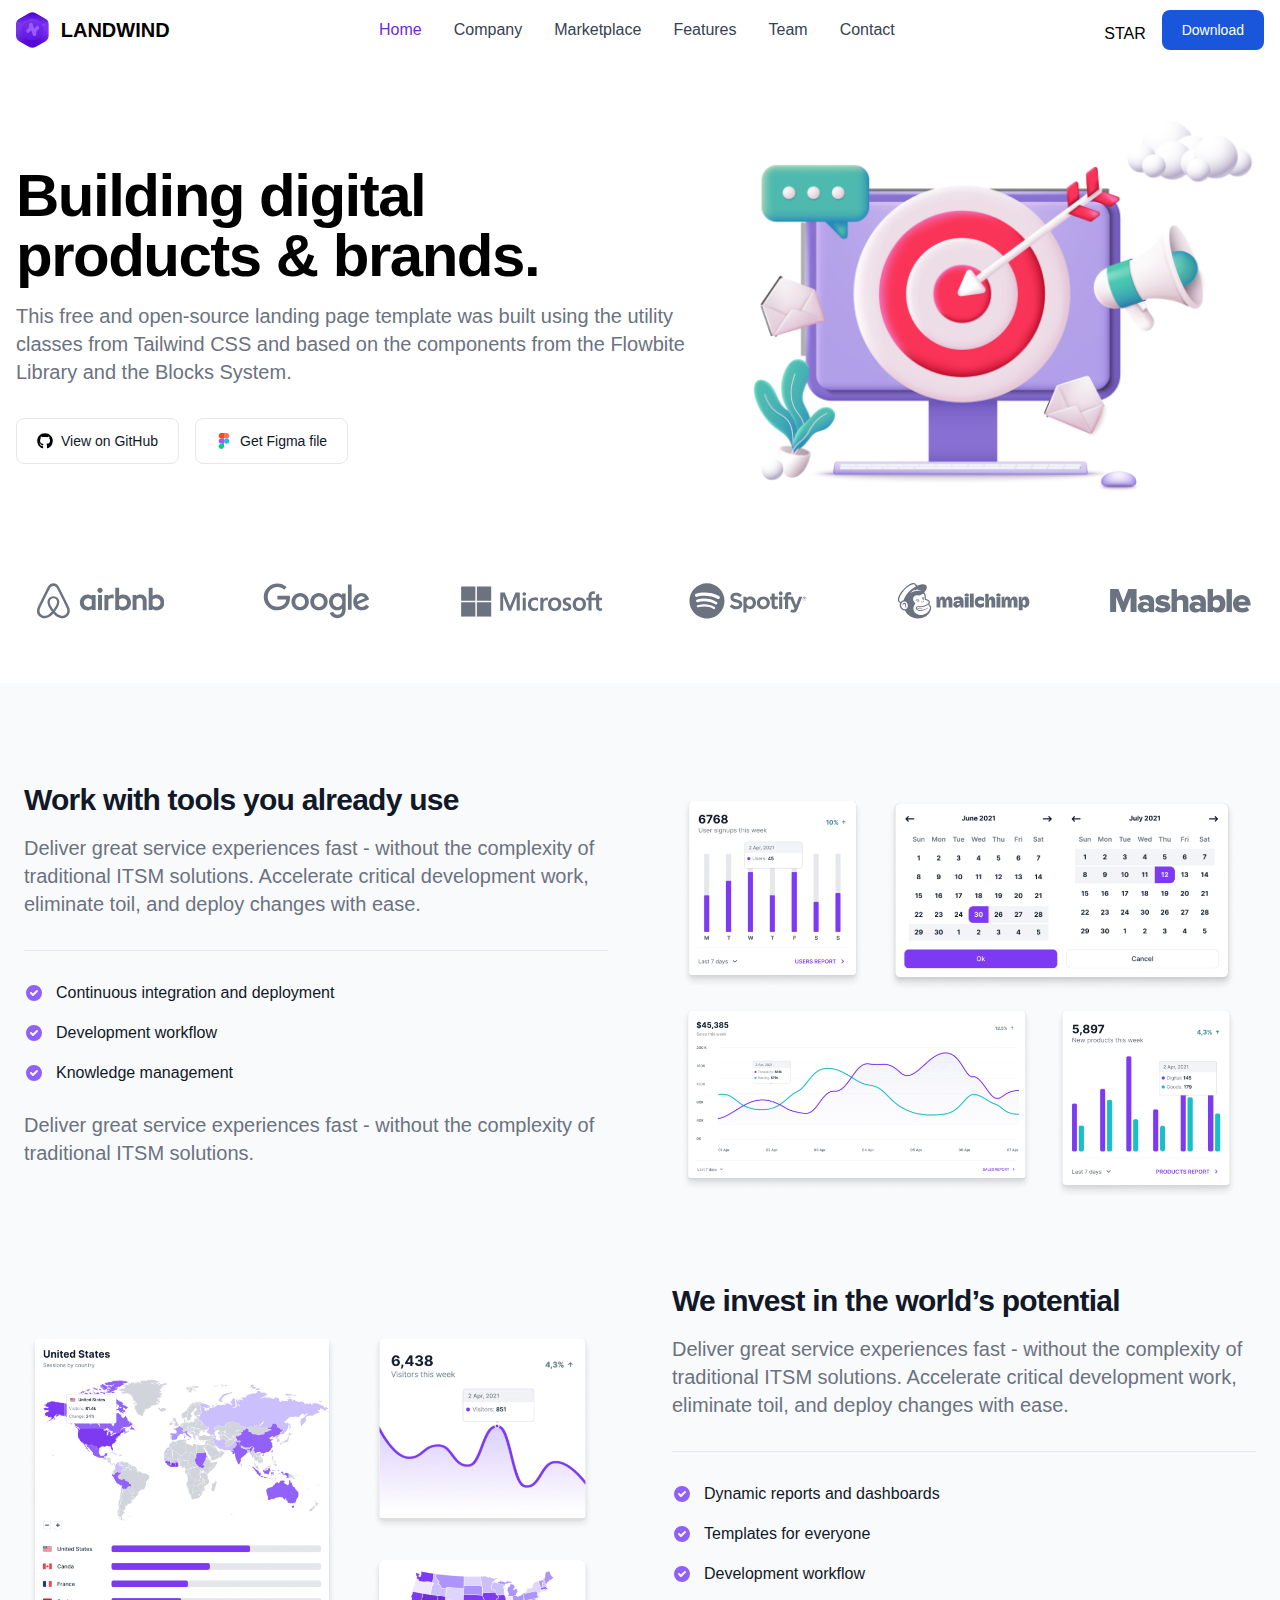
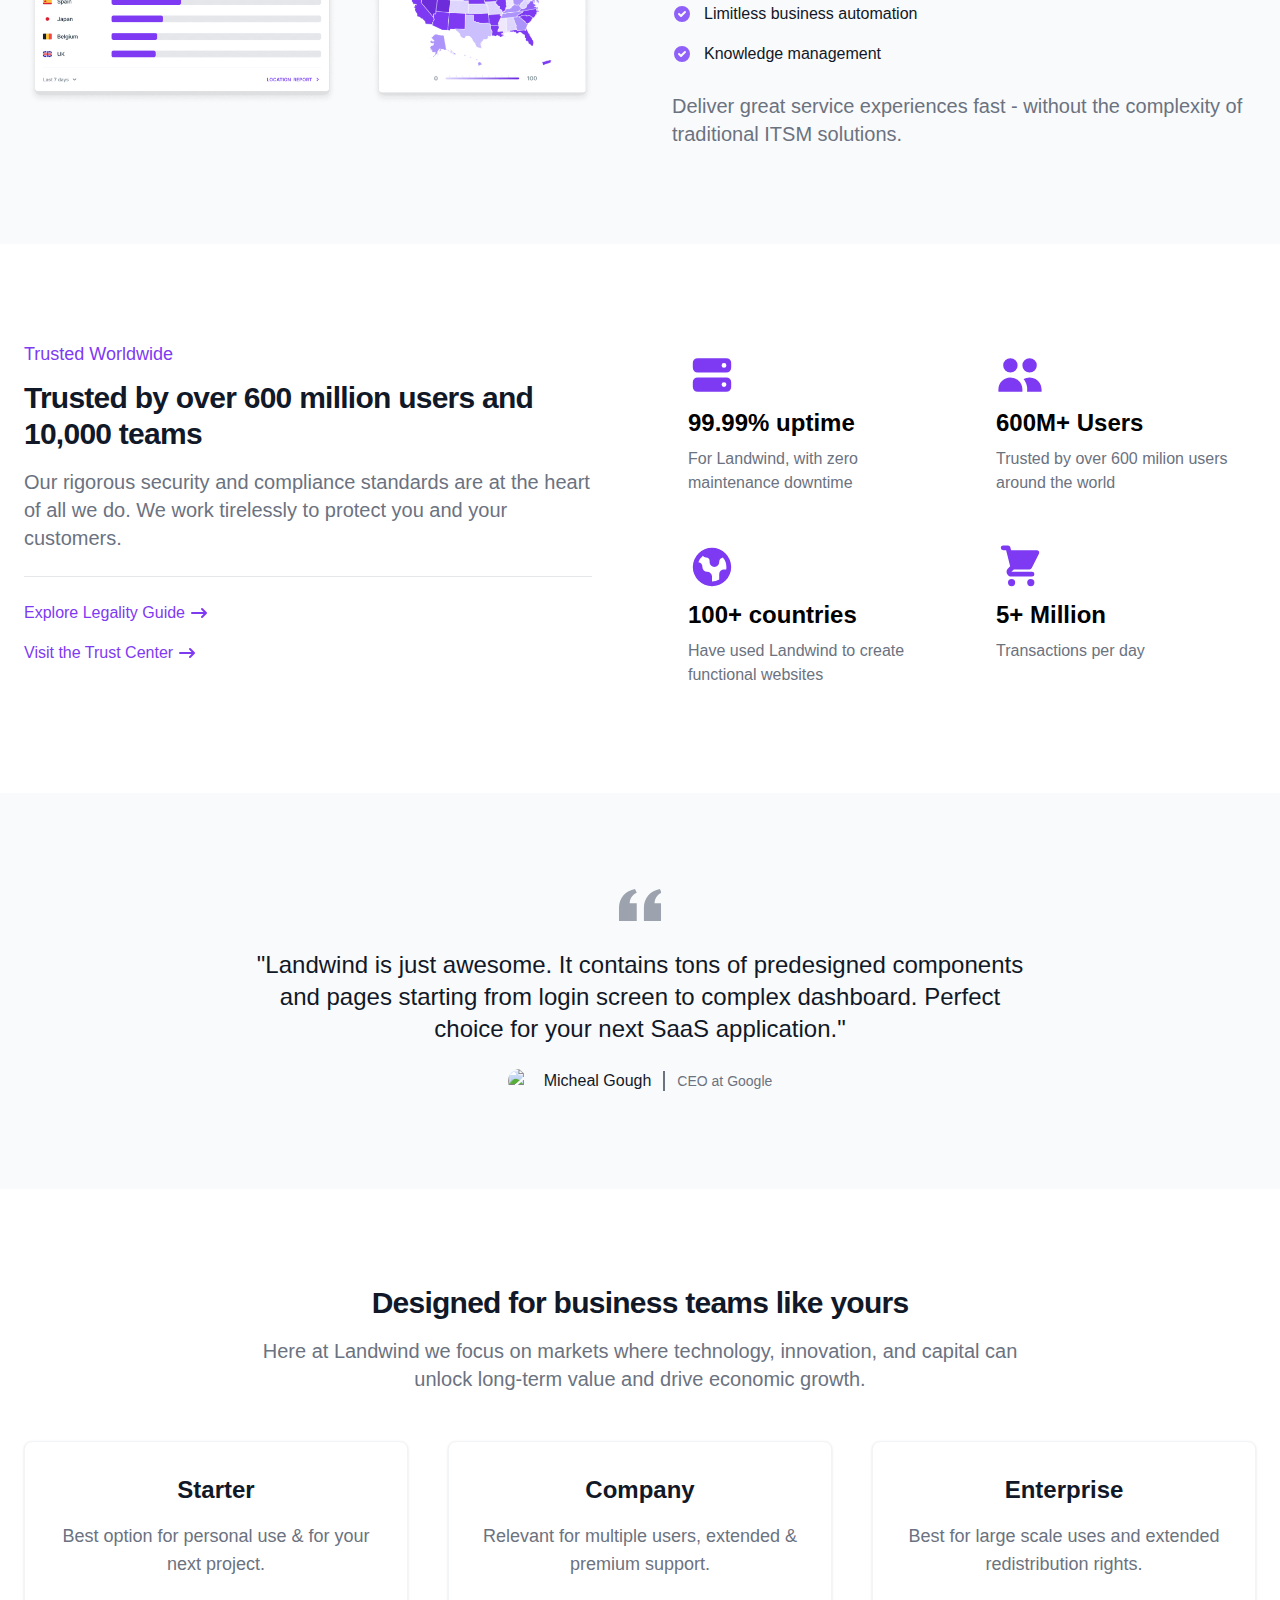
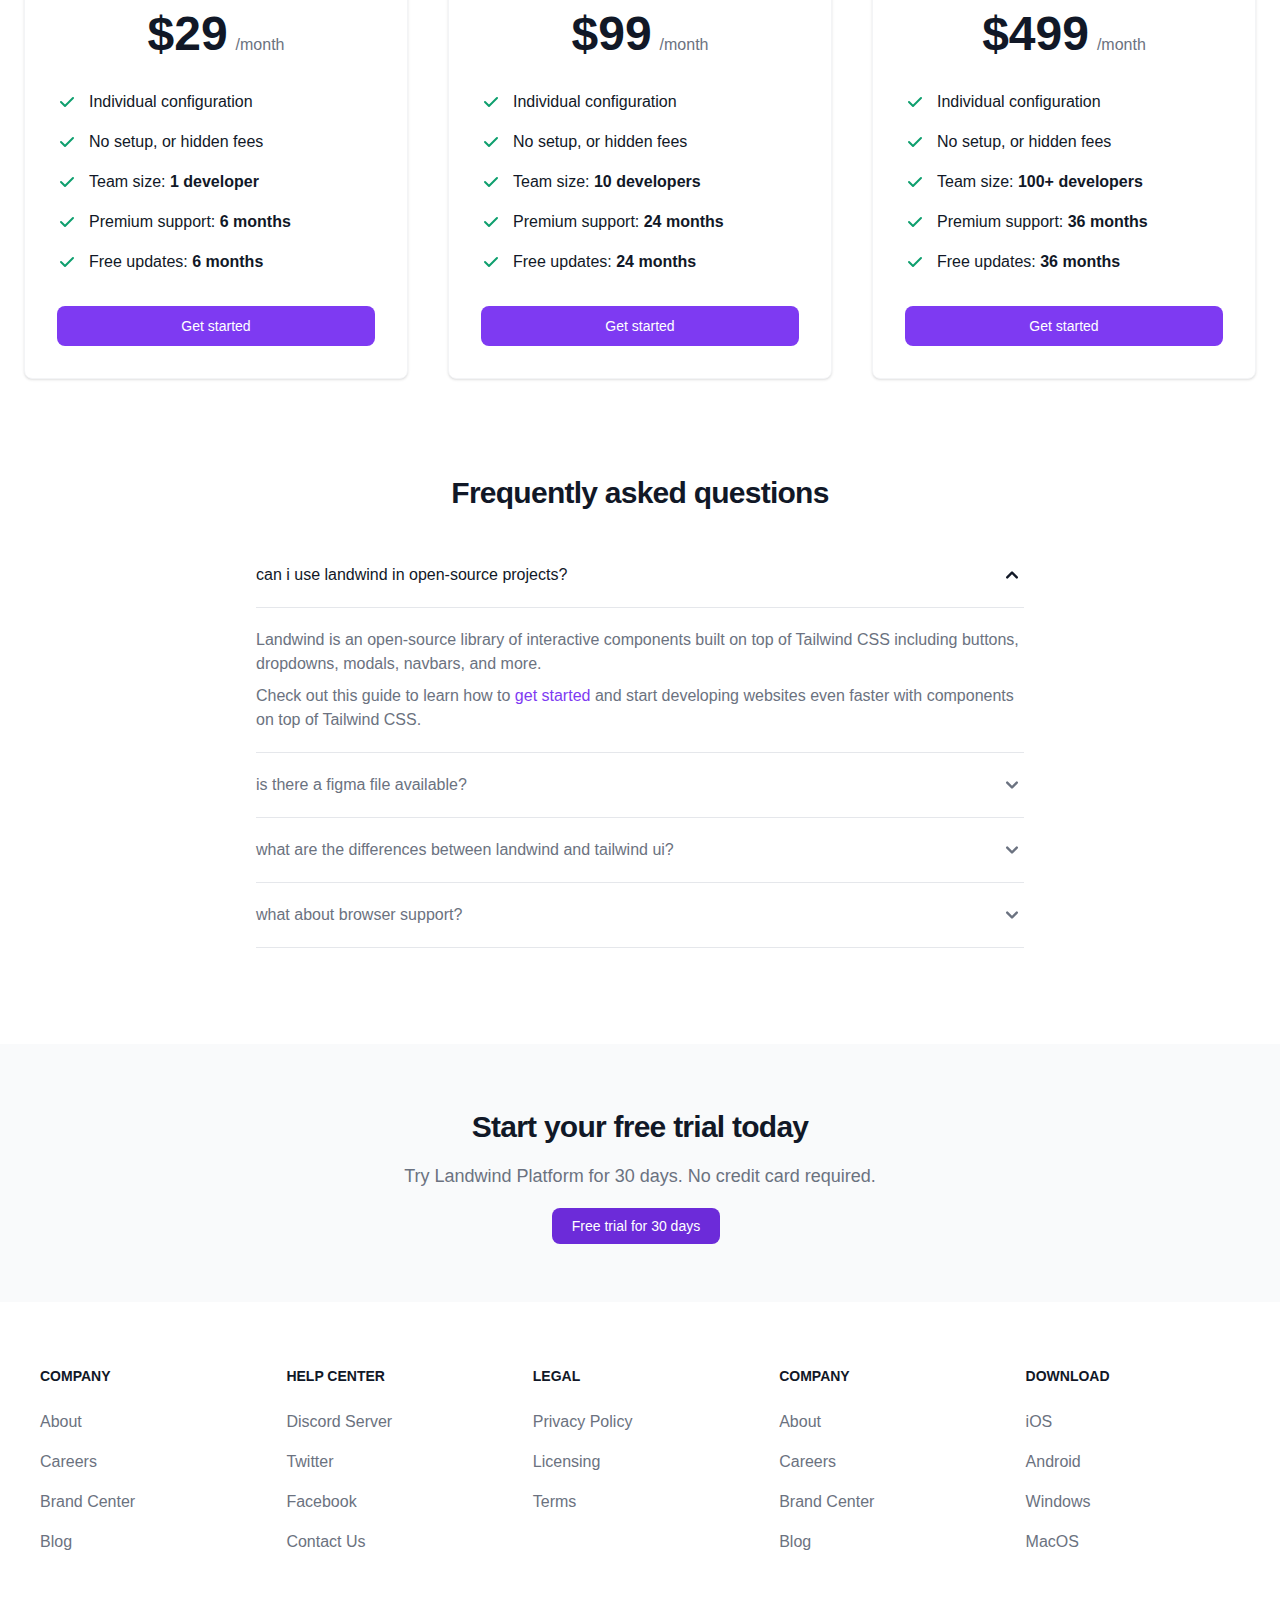
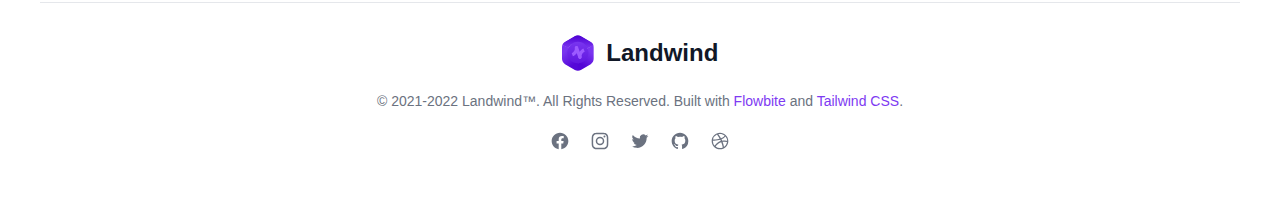
==== landwind-1.0.0/index.html @ f825861f "modified index.html file" ====
<!DOCTYPE html>
 <html lang="en">
<head>
    <link rel="canonical" href="https://https://demo.themesberg.com/landwind/" />
    <meta charset="UTF-8">
    <meta http-equiv="X-UA-Compatible" content="IE=edge">
    <meta name="viewport" content="width=device-width, initial-scale=1.0">
    <title>Landwind - Tailwind CSS Landing Page Demo</title>

    <!-- Meta SEO -->
    <meta name="title" content="Landwind - Tailwind CSS Landing Page">
    <meta name="description" content="Get started with a free and open-source landing page built with Tailwind CSS and the Flowbite component library.">
    <meta name="robots" content="index, follow">
    <meta http-equiv="Content-Type" content="text/html; charset=utf-8">
    <meta name="language" content="English">
    <meta name="author" content="Themesberg">

    <!-- Social media share -->
    <meta property="og:title" content=Landwind - Tailwind CSS Landing Page>
    <meta property="og:site_name" content=Themesberg>
    <meta property="og:url" content=https://https://demo.themesberg.com/landwind/>
    <meta property="og:description" content=Get started with a free and open-source landing page for Tailwind CSS built with the Flowbite component library featuring dark mode, hero sections, pricing cards, and more.>
    <meta property="og:type" content="">
    <meta property="og:image" content=https://themesberg.s3.us-east-2.amazonaws.com/public/github/landwind/og-image.png>
    <meta name="twitter:card" content="summary" />
    <meta name="twitter:site" content="@themesberg" />
    <meta name="twitter:creator" content="@themesberg" />

    <!-- Favicon -->
    <link rel="apple-touch-icon" sizes="180x180" href="/apple-touch-icon.png">
    <link rel="icon" type="image/png" sizes="32x32" href="/favicon-32x32.png">
    <link rel="icon" type="image/png" sizes="16x16" href="/favicon-16x16.png">
    <link rel="manifest" href="/site.webmanifest">
    <meta name="msapplication-TileColor" content="#da532c">
    <meta name="theme-color" content="#ffffff">
    <link href="./output.css" rel="stylesheet">
    <script async defer src="https://buttons.github.io/buttons.js"></script>
</head>
<body>
    <header class="fixed w-full">
        <nav class="bg-white border-gray-200 py-2.5 dark:bg-gray-900">
            <div class="flex flex-wrap items-center justify-between max-w-screen-xl px-4 mx-auto">
                <a href="#" class="flex items-center">
                    <img src="./images/logo.svg" class="h-6 mr-3 sm:h-9" alt="Landwind Logo" />
                    <span class="self-center text-xl font-semibold whitespace-nowrap dark:text-white">LANDWIND</span>
                </a>
                <div class="flex items-center lg:order-2">
                    <div class="hidden mt-2 mr-4 sm:inline-block">
                        <a class="github-button" href="https://github.com/themesberg/landwind" data-size="large" data-icon="octicon-star" data-show-count="true" aria-label="Star themesberg/landwind on GitHub">STAR</a>
                    </div>
                    <!-- <a href="#" class="text-gray-800 dark:text-white hover:bg-gray-50 focus:ring-4 focus:ring-gray-300 font-medium rounded-lg text-sm px-4 lg:px-5 py-2 lg:py-2.5 sm:mr-2 dark:hover:bg-gray-700 focus:outline-none dark:focus:ring-gray-800">Log in</a> -->
                    <a href="https://themesberg.com/product/tailwind-css/landing-page" class="text-white bg-blue-700 hover:bg-blue-800 focus:ring-4 focus:ring-blue-300 font-medium rounded-lg text-sm px-4 lg:px-5 py-2 lg:py-2.5 sm:mr-2 lg:mr-0 dark:bg-blue-600 dark:hover:bg-blue-700 focus:outline-none dark:focus:ring-blue-800">Download</a>
                    <button data-collapse-toggle="mobile-menu-2" type="button" class="inline-flex items-center p-2 ml-1 text-sm text-gray-500 rounded-lg lg:hidden hover:bg-gray-100 focus:outline-none focus:ring-2 focus:ring-gray-200 dark:text-gray-400 dark:hover:bg-gray-700 dark:focus:ring-gray-600" aria-controls="mobile-menu-2" aria-expanded="false">
                        <span class="sr-only">Open main menu</span>
                        <svg class="w-6 h-6" fill="currentColor" viewBox="0 0 20 20" xmlns="http://www.w3.org/2000/svg"><path fill-rule="evenodd" d="M3 5a1 1 0 011-1h12a1 1 0 110 2H4a1 1 0 01-1-1zM3 10a1 1 0 011-1h12a1 1 0 110 2H4a1 1 0 01-1-1zM3 15a1 1 0 011-1h12a1 1 0 110 2H4a1 1 0 01-1-1z" clip-rule="evenodd"></path></svg>
                        <svg class="hidden w-6 h-6" fill="currentColor" viewBox="0 0 20 20" xmlns="http://www.w3.org/2000/svg"><path fill-rule="evenodd" d="M4.293 4.293a1 1 0 011.414 0L10 8.586l4.293-4.293a1 1 0 111.414 1.414L11.414 10l4.293 4.293a1 1 0 01-1.414 1.414L10 11.414l-4.293 4.293a1 1 0 01-1.414-1.414L8.586 10 4.293 5.707a1 1 0 010-1.414z" clip-rule="evenodd"></path></svg>
                    </button>
                </div>
                <div class="items-center justify-between hidden w-full lg:flex lg:w-auto lg:order-1" id="mobile-menu-2">
                    <ul class="flex flex-col mt-4 font-medium lg:flex-row lg:space-x-8 lg:mt-0">
                        <li>
                            <a href="#" class="block py-2 pl-3 pr-4 text-white bg-purple-700 rounded lg:bg-transparent lg:text-purple-700 lg:p-0 dark:text-white" aria-current="page">Home</a>
                        </li>
                        <li>
                            <a href="#" class="block py-2 pl-3 pr-4 text-gray-700 border-b border-gray-100 hover:bg-gray-50 lg:hover:bg-transparent lg:border-0 lg:hover:text-purple-700 lg:p-0 dark:text-gray-400 lg:dark:hover:text-white dark:hover:bg-gray-700 dark:hover:text-white lg:dark:hover:bg-transparent dark:border-gray-700">Company</a>
                        </li>
                        <li>
                            <a href="#" class="block py-2 pl-3 pr-4 text-gray-700 border-b border-gray-100 hover:bg-gray-50 lg:hover:bg-transparent lg:border-0 lg:hover:text-purple-700 lg:p-0 dark:text-gray-400 lg:dark:hover:text-white dark:hover:bg-gray-700 dark:hover:text-white lg:dark:hover:bg-transparent dark:border-gray-700">Marketplace</a>
                        </li>
                        <li>
                            <a href="#" class="block py-2 pl-3 pr-4 text-gray-700 border-b border-gray-100 hover:bg-gray-50 lg:hover:bg-transparent lg:border-0 lg:hover:text-purple-700 lg:p-0 dark:text-gray-400 lg:dark:hover:text-white dark:hover:bg-gray-700 dark:hover:text-white lg:dark:hover:bg-transparent dark:border-gray-700">Features</a>
                        </li>
                        <li>
                            <a href="#" class="block py-2 pl-3 pr-4 text-gray-700 border-b border-gray-100 hover:bg-gray-50 lg:hover:bg-transparent lg:border-0 lg:hover:text-purple-700 lg:p-0 dark:text-gray-400 lg:dark:hover:text-white dark:hover:bg-gray-700 dark:hover:text-white lg:dark:hover:bg-transparent dark:border-gray-700">Team</a>
                        </li>
                        <li>
                            <a href="#" class="block py-2 pl-3 pr-4 text-gray-700 border-b border-gray-100 hover:bg-gray-50 lg:hover:bg-transparent lg:border-0 lg:hover:text-purple-700 lg:p-0 dark:text-gray-400 lg:dark:hover:text-white dark:hover:bg-gray-700 dark:hover:text-white lg:dark:hover:bg-transparent dark:border-gray-700">Contact</a>
                        </li>
                    </ul>
                </div>
            </div>
        </nav>
    </header>

    <!-- Start block -->
    <section class="bg-white dark:bg-gray-900">
        <div class="grid max-w-screen-xl px-4 pt-20 pb-8 mx-auto lg:gap-8 xl:gap-0 lg:py-16 lg:grid-cols-12 lg:pt-28">
            <div class="mr-auto place-self-center lg:col-span-7">
                <h1 class="max-w-2xl mb-4 text-4xl font-extrabold leading-none tracking-tight md:text-5xl xl:text-6xl dark:text-white">Building digital <br>products & brands.</h1>
                <p class="max-w-2xl mb-6 font-light text-gray-500 lg:mb-8 md:text-lg lg:text-xl dark:text-gray-400">This free and open-source landing page template was built using the utility classes from <a href="https://tailwindcss.com" class="hover:underline">Tailwind CSS</a> and based on the components from the <a href="https://flowbite.com/docs/getting-started/introduction/" class="hover:underline">Flowbite Library</a> and the <a href="https://flowbite.com/blocks/" class="hover:underline">Blocks System</a>.</p>
                <div class="space-y-4 sm:flex sm:space-y-0 sm:space-x-4">
                    <a href="https://github.com/themesberg/landwind" class="inline-flex items-center justify-center w-full px-5 py-3 text-sm font-medium text-center text-gray-900 border border-gray-200 rounded-lg sm:w-auto hover:bg-gray-100 focus:ring-4 focus:ring-gray-100 dark:text-white dark:border-gray-700 dark:hover:bg-gray-700 dark:focus:ring-gray-800">
                        <svg class="w-4 h-4 mr-2 text-gray-500 dark:text-gray-400" xmlns="http://www.w3.org/2000/svg" viewBox="0 0 496 512"><!-- Font Awesome Pro 5.15.4 by @fontawesome - https://fontawesome.com License - https://fontawesome.com/license (Commercial License) --><path d="M165.9 397.4c0 2-2.3 3.6-5.2 3.6-3.3.3-5.6-1.3-5.6-3.6 0-2 2.3-3.6 5.2-3.6 3-.3 5.6 1.3 5.6 3.6zm-31.1-4.5c-.7 2 1.3 4.3 4.3 4.9 2.6 1 5.6 0 6.2-2s-1.3-4.3-4.3-5.2c-2.6-.7-5.5.3-6.2 2.3zm44.2-1.7c-2.9.7-4.9 2.6-4.6 4.9.3 2 2.9 3.3 5.9 2.6 2.9-.7 4.9-2.6 4.6-4.6-.3-1.9-3-3.2-5.9-2.9zM244.8 8C106.1 8 0 113.3 0 252c0 110.9 69.8 205.8 169.5 239.2 12.8 2.3 17.3-5.6 17.3-12.1 0-6.2-.3-40.4-.3-61.4 0 0-70 15-84.7-29.8 0 0-11.4-29.1-27.8-36.6 0 0-22.9-15.7 1.6-15.4 0 0 24.9 2 38.6 25.8 21.9 38.6 58.6 27.5 72.9 20.9 2.3-16 8.8-27.1 16-33.7-55.9-6.2-112.3-14.3-112.3-110.5 0-27.5 7.6-41.3 23.6-58.9-2.6-6.5-11.1-33.3 2.6-67.9 20.9-6.5 69 27 69 27 20-5.6 41.5-8.5 62.8-8.5s42.8 2.9 62.8 8.5c0 0 48.1-33.6 69-27 13.7 34.7 5.2 61.4 2.6 67.9 16 17.7 25.8 31.5 25.8 58.9 0 96.5-58.9 104.2-114.8 110.5 9.2 7.9 17 22.9 17 46.4 0 33.7-.3 75.4-.3 83.6 0 6.5 4.6 14.4 17.3 12.1C428.2 457.8 496 362.9 496 252 496 113.3 383.5 8 244.8 8zM97.2 352.9c-1.3 1-1 3.3.7 5.2 1.6 1.6 3.9 2.3 5.2 1 1.3-1 1-3.3-.7-5.2-1.6-1.6-3.9-2.3-5.2-1zm-10.8-8.1c-.7 1.3.3 2.9 2.3 3.9 1.6 1 3.6.7 4.3-.7.7-1.3-.3-2.9-2.3-3.9-2-.6-3.6-.3-4.3.7zm32.4 35.6c-1.6 1.3-1 4.3 1.3 6.2 2.3 2.3 5.2 2.6 6.5 1 1.3-1.3.7-4.3-1.3-6.2-2.2-2.3-5.2-2.6-6.5-1zm-11.4-14.7c-1.6 1-1.6 3.6 0 5.9 1.6 2.3 4.3 3.3 5.6 2.3 1.6-1.3 1.6-3.9 0-6.2-1.4-2.3-4-3.3-5.6-2z"/></svg> View on GitHub
                    </a> 
                    <a href="https://www.figma.com/community/file/1125744163617429490" class="inline-flex items-center justify-center w-full px-5 py-3 mb-2 mr-2 text-sm font-medium text-gray-900 bg-white border border-gray-200 rounded-lg sm:w-auto focus:outline-none hover:bg-gray-100 hover:text-blue-700 focus:z-10 focus:ring-4 focus:ring-gray-200 dark:focus:ring-gray-700 dark:bg-gray-800 dark:text-gray-400 dark:border-gray-600 dark:hover:text-white dark:hover:bg-gray-700">
                        <svg class="w-4 h-4 mr-2" id="Layer_1" xmlns="http://www.w3.org/2000/svg" viewBox="0 0 200 300" width="1667" height="2500"><style type="text/css">.st0{fill:#0acf83}.st1{fill:#a259ff}.st2{fill:#f24e1e}.st3{fill:#ff7262}.st4{fill:#1abcfe}</style><title>Figma.logo</title><desc>Created using Figma</desc><path id="path0_fill" class="st0" d="M50 300c27.6 0 50-22.4 50-50v-50H50c-27.6 0-50 22.4-50 50s22.4 50 50 50z"/><path id="path1_fill" class="st1" d="M0 150c0-27.6 22.4-50 50-50h50v100H50c-27.6 0-50-22.4-50-50z"/><path id="path1_fill_1_" class="st2" d="M0 50C0 22.4 22.4 0 50 0h50v100H50C22.4 100 0 77.6 0 50z"/><path id="path2_fill" class="st3" d="M100 0h50c27.6 0 50 22.4 50 50s-22.4 50-50 50h-50V0z"/><path id="path3_fill" class="st4" d="M200 150c0 27.6-22.4 50-50 50s-50-22.4-50-50 22.4-50 50-50 50 22.4 50 50z"/></svg> Get Figma file
                    </a>
                </div>
            </div>
            <div class="hidden lg:mt-0 lg:col-span-5 lg:flex">
                <img src="./images/hero.png" alt="hero image">
            </div>                
        </div>
    </section>
    <!-- End block -->
    <!-- Start block -->
    <section class="bg-white dark:bg-gray-900">
        <div class="max-w-screen-xl px-4 pb-8 mx-auto lg:pb-16">
            <div class="grid grid-cols-2 gap-8 text-gray-500 sm:gap-12 sm:grid-cols-3 lg:grid-cols-6 dark:text-gray-400">
                <a href="#" class="flex items-center lg:justify-center">
                    <svg class="h-9 hover:text-gray-900 dark:hover:text-white" viewBox="0 0 125 35" fill="currentColor" xmlns="http://www.w3.org/2000/svg">
                        <path fill-rule="evenodd" clip-rule="evenodd" d="M64.828 7.11521C64.828 8.52061 63.6775 9.65275 62.2492 9.65275C60.8209 9.65275 59.6704 8.52061 59.6704 7.11521C59.6704 5.70981 60.7813 4.57766 62.2492 4.57766C63.7171 4.6167 64.828 5.74883 64.828 7.11521ZM54.1953 12.2293C54.1953 12.4636 54.1953 12.854 54.1953 12.854C54.1953 12.854 52.9655 11.2923 50.3469 11.2923C46.0225 11.2923 42.6502 14.5327 42.6502 19.0221C42.6502 23.4726 45.9829 26.7518 50.3469 26.7518C53.0051 26.7518 54.1953 25.1513 54.1953 25.1513V25.815C54.1953 26.1272 54.4334 26.3615 54.7508 26.3615H57.9644V11.6828C57.9644 11.6828 55.0285 11.6828 54.7508 11.6828C54.4334 11.6828 54.1953 11.956 54.1953 12.2293ZM54.1953 21.6378C53.6002 22.4966 52.41 23.2383 50.9818 23.2383C48.4426 23.2383 46.4985 21.6768 46.4985 19.0221C46.4985 16.3675 48.4426 14.806 50.9818 14.806C52.3703 14.806 53.6399 15.5867 54.1953 16.4065V21.6378ZM60.3448 11.6828H64.1535V26.3615H60.3448V11.6828ZM117.237 11.2923C114.619 11.2923 113.389 12.854 113.389 12.854V4.6167H109.58V26.3615C109.58 26.3615 112.516 26.3615 112.794 26.3615C113.111 26.3615 113.349 26.0882 113.349 25.815V25.1513C113.349 25.1513 114.579 26.7518 117.198 26.7518C121.522 26.7518 124.895 23.4726 124.895 19.0221C124.895 14.5717 121.522 11.2923 117.237 11.2923ZM116.603 23.1993C115.135 23.1993 113.984 22.4575 113.389 21.5986V16.3675C113.984 15.5867 115.254 14.7668 116.603 14.7668C119.142 14.7668 121.086 16.3284 121.086 18.9831C121.086 21.6378 119.142 23.1993 116.603 23.1993ZM107.597 17.6557V26.4005H103.788V18.0852C103.788 15.6648 102.994 14.6888 100.852 14.6888C99.7015 14.6888 98.5113 15.2744 97.7574 16.1332V26.3615H93.9488V11.6828H96.964C97.2814 11.6828 97.5195 11.956 97.5195 12.2293V12.854C98.6302 11.7218 100.098 11.2923 101.566 11.2923C103.233 11.2923 104.621 11.7609 105.732 12.6977C107.081 13.7908 107.597 15.1962 107.597 17.6557ZM84.7048 11.2923C82.0862 11.2923 80.8564 12.854 80.8564 12.854V4.6167H77.0476V26.3615C77.0476 26.3615 79.9834 26.3615 80.2611 26.3615C80.5787 26.3615 80.8166 26.0882 80.8166 25.815V25.1513C80.8166 25.1513 82.0465 26.7518 84.665 26.7518C88.9895 26.7518 92.3617 23.4726 92.3617 19.0221C92.4015 14.5717 89.0292 11.2923 84.7048 11.2923ZM84.0699 23.1993C82.602 23.1993 81.4515 22.4575 80.8564 21.5986V16.3675C81.4515 15.5867 82.721 14.7668 84.0699 14.7668C86.6091 14.7668 88.5531 16.3284 88.5531 18.9831C88.5531 21.6378 86.6091 23.1993 84.0699 23.1993ZM73.7547 11.2923C74.9052 11.2923 75.5003 11.4876 75.5003 11.4876V14.9621C75.5003 14.9621 72.3264 13.908 70.3427 16.1332V26.4005H66.534V11.6828C66.534 11.6828 69.4699 11.6828 69.7476 11.6828C70.065 11.6828 70.3029 11.956 70.3029 12.2293V12.854C71.0171 12.0342 72.5644 11.2923 73.7547 11.2923ZM32.4423 24.4806C32.2699 24.0722 32.0976 23.6297 31.9252 23.2554C31.6493 22.6427 31.3736 22.0641 31.1322 21.5197L31.0978 21.4855C28.719 16.3804 26.1678 11.2073 23.4787 6.10219L23.3752 5.89799C23.0995 5.38748 22.8237 4.84294 22.5479 4.29839C22.2031 3.68577 21.8584 3.03913 21.3068 2.42652C20.2036 1.06516 18.6177 0.316406 16.9284 0.316406C15.2046 0.316406 13.6533 1.06516 12.5156 2.35845C11.9985 2.97107 11.6192 3.61771 11.2745 4.23032C10.9987 4.77486 10.7229 5.31941 10.4471 5.82992L10.3436 6.03413C7.68904 11.1392 5.10339 16.3124 2.7246 21.4175L2.69012 21.4855C2.44879 22.0301 2.17299 22.6087 1.89719 23.2214C1.72481 23.5957 1.55244 24.0041 1.38006 24.4466C0.93188 25.7058 0.793978 26.897 0.966355 28.1222C1.34558 30.6748 3.06935 32.8189 5.44815 33.7719C6.3445 34.1463 7.27534 34.3164 8.24065 34.3164C8.51645 34.3164 8.8612 34.2824 9.137 34.2483C10.2747 34.1122 11.4468 33.7378 12.5845 33.0912C13.9981 32.3083 15.3425 31.1852 16.8595 29.5517C18.3764 31.1852 19.7554 32.3083 21.1344 33.0912C22.2721 33.7378 23.4443 34.1122 24.5819 34.2483C24.8577 34.2824 25.2025 34.3164 25.4782 34.3164C26.4436 34.3164 27.4089 34.1463 28.2708 33.7719C30.6841 32.8189 32.3733 30.6408 32.7526 28.1222C33.0283 26.931 32.8904 25.7398 32.4423 24.4806ZM16.9259 25.893C15.1377 23.6468 13.9786 21.5327 13.5812 19.7488C13.4156 18.9891 13.3825 18.3284 13.4818 17.7338C13.5481 17.2053 13.7467 16.7429 14.0118 16.3465C14.6409 15.4546 15.7007 14.893 16.9259 14.893C18.1512 14.893 19.2441 15.4216 19.8402 16.3465C20.1051 16.7429 20.3037 17.2053 20.37 17.7338C20.4694 18.3284 20.4363 19.0221 20.2707 19.7488C19.8733 21.4995 18.7142 23.6136 16.9259 25.893ZM30.3665 27.6033C30.1305 29.3326 28.9509 30.8293 27.2993 31.4945C26.4903 31.8269 25.6139 31.9267 24.7376 31.8269C23.895 31.7273 23.0523 31.4611 22.176 30.9623C20.9624 30.2971 19.749 29.2662 18.3334 27.7363C20.558 25.0424 21.9062 22.5813 22.4118 20.3864C22.6477 19.3554 22.6815 18.4242 22.5804 17.5595C22.4456 16.7281 22.1422 15.9632 21.6703 15.298C20.6255 13.8014 18.8727 12.9367 16.9178 12.9367C14.9628 12.9367 13.21 13.8347 12.1652 15.298C11.6933 15.9632 11.39 16.7281 11.2551 17.5595C11.1203 18.4242 11.154 19.3887 11.4237 20.3864C11.9293 22.5813 13.3112 25.0757 15.5021 27.7695C14.1202 29.2994 12.873 30.3304 11.6596 30.9955C10.7832 31.4945 9.94059 31.7605 9.09795 31.8603C8.18787 31.9599 7.31152 31.8269 6.53628 31.5277C4.88468 30.8625 3.70497 29.366 3.46902 27.6365C3.36791 26.8051 3.43531 25.9737 3.77238 25.0424C3.8735 24.7098 4.04202 24.3774 4.21055 23.9782C4.4465 23.4461 4.71615 22.8807 4.9858 22.3153L5.0195 22.2489C7.34523 17.2935 9.83948 12.2383 12.4349 7.31623L12.536 7.11668C12.8056 6.61782 13.0753 6.0857 13.3449 5.58684C13.6146 5.05472 13.9179 4.55585 14.2886 4.12351C14.9965 3.32532 15.9403 2.89298 16.9852 2.89298C18.03 2.89298 18.9738 3.32532 19.6817 4.12351C20.0524 4.55585 20.3557 5.05472 20.6255 5.58684C20.8951 6.0857 21.1647 6.61782 21.4343 7.11668L21.5355 7.31623C24.0971 12.2716 26.5914 17.3267 28.9171 22.2821V22.3153C29.1867 22.8475 29.4227 23.4461 29.6924 23.9782C29.8609 24.3774 30.0294 24.7098 30.1305 25.0424C30.4003 25.9071 30.5013 26.7385 30.3665 27.6033Z" fill="currentColor"/>
                    </svg>                        
                </a>
                <a href="#" class="flex items-center lg:justify-center">
                    <svg class="h-9 hover:text-gray-900 dark:hover:text-white" viewBox="0 0 86 29" fill="currentColor" xmlns="http://www.w3.org/2000/svg">
                        <path fill-rule="evenodd" clip-rule="evenodd" d="M11.6008 10.2627V13.2312L18.6907 13.2281C18.4733 14.8653 17.9215 16.0641 17.0826 16.9031C16.0487 17.9378 14.4351 19.0766 11.6008 19.0766C7.23238 19.0766 3.81427 15.5531 3.81427 11.1808C3.81427 6.80853 7.23238 3.28487 11.6008 3.28487C13.9585 3.28487 15.6794 4.21232 16.9503 5.40473L19.0432 3.31011C17.2721 1.6161 14.9144 0.316406 11.6036 0.316406C5.62156 0.316406 0.589844 5.19338 0.589844 11.1808C0.589844 17.1682 5.62156 22.0451 11.6036 22.0451C14.8322 22.0451 17.2694 20.9852 19.1756 18.9979C21.1362 17.0356 21.7451 14.2818 21.7451 12.0546C21.7451 11.3921 21.6949 10.7802 21.5974 10.2627H11.6008ZM71.4046 21.6192V1.11445H68.4101V21.6192H71.4046ZM29.9511 22.0482C33.8151 22.0482 36.9643 19.0797 36.9643 15.0513C36.9643 10.9945 33.8151 8.05451 29.9511 8.05451C26.0857 8.05451 22.9365 10.9945 22.9365 15.0513C22.9365 19.0797 26.0857 22.0482 29.9511 22.0482ZM29.9511 10.8116C32.0691 10.8116 33.8945 12.534 33.8945 15.0513C33.8945 17.5404 32.0691 19.2911 29.9511 19.2911C27.833 19.2911 26.0076 17.5435 26.0076 15.0513C26.0076 12.534 27.833 10.8116 29.9511 10.8116ZM45.0825 22.0482C48.9465 22.0482 52.0957 19.0797 52.0957 15.0513C52.0957 10.9945 48.9465 8.05451 45.0825 8.05451C41.2171 8.05451 38.0679 10.9977 38.0679 15.0513C38.0679 19.0797 41.2171 22.0482 45.0825 22.0482ZM45.0825 10.8116C47.2005 10.8116 49.0259 12.534 49.0259 15.0513C49.0259 17.5404 47.2005 19.2911 45.0825 19.2911C42.9644 19.2911 41.139 17.5435 41.139 15.0513C41.139 12.534 42.9644 10.8116 45.0825 10.8116ZM66.5972 8.48038V21.0387C66.5972 26.2059 63.5512 28.3164 59.9519 28.3164C56.563 28.3164 54.523 26.0482 53.7539 24.1934L56.4265 23.0798C56.903 24.2186 58.0694 25.5624 59.9477 25.5624C62.2525 25.5624 63.6807 24.1397 63.6807 21.4615V20.4552H63.5734C62.8865 21.3037 61.5627 22.0451 59.892 22.0451C56.3958 22.0451 53.1923 18.9977 53.1923 15.0766C53.1923 11.1271 56.3958 8.05451 59.892 8.05451C61.5585 8.05451 62.8837 8.79579 63.5734 9.6192H63.6807V8.48038H66.5972ZM63.8981 15.0766C63.8981 12.6129 62.2553 10.8116 60.1651 10.8116C58.0471 10.8116 56.2732 12.6129 56.2732 15.0766C56.2732 17.5152 58.0471 19.2911 60.1651 19.2911C62.2553 19.2911 63.8981 17.5152 63.8981 15.0766ZM83.0747 17.3542L85.4575 18.9442C84.6883 20.083 82.835 22.0451 79.6315 22.0451C75.6602 22.0451 72.6935 18.9726 72.6935 15.0483C72.6935 10.8874 75.6853 8.05143 79.2887 8.05143C82.9172 8.05143 84.6911 10.941 85.2721 12.5026L85.5898 13.2976L76.2426 17.1713C76.9589 18.5751 78.0708 19.2912 79.6315 19.2912C81.1949 19.2912 82.2804 18.5215 83.0747 17.3542ZM75.7382 14.8369L81.9864 12.2407C81.6436 11.3668 80.6097 10.758 79.3918 10.758C77.8326 10.758 75.6602 12.1366 75.7382 14.8369Z" fill="currentColor"/>
                    </svg>                                               
                </a>
                <a href="#" class="flex items-center lg:justify-center">
                    <svg class="h-8 hover:text-gray-900 dark:hover:text-white" viewBox="0 0 151 34" fill="currentColor" xmlns="http://www.w3.org/2000/svg">
                        <g clip-path="url(#clip0_3753_27919)"><path d="M150.059 16.1144V13.4753H146.783V9.37378L146.673 9.40894L143.596 10.3464H143.538V13.4519H138.682V11.7175C138.682 10.9207 138.869 10.2996 139.221 9.8894C139.572 9.47925 140.088 9.27417 140.721 9.27417C141.189 9.27417 141.682 9.39136 142.15 9.60229L142.268 9.64917V6.88237L142.221 6.85894C141.775 6.70073 141.166 6.6187 140.416 6.6187C139.467 6.6187 138.6 6.82964 137.838 7.24448C137.076 7.64292 136.479 8.24058 136.068 8.99058C135.646 9.74058 135.436 10.6078 135.436 11.557V13.4554H133.162V16.0921H135.447V27.2015H138.717V16.0921H143.577V23.1468C143.577 26.0531 144.943 27.5296 147.655 27.5296C148.1 27.5296 148.569 27.4734 149.038 27.3773C149.524 27.2718 149.858 27.1664 150.045 27.0609L150.092 27.0374V24.3773L149.96 24.4664C149.784 24.5835 149.561 24.6855 149.304 24.7558C149.046 24.8261 148.823 24.873 148.657 24.873C148.024 24.873 147.555 24.7089 147.267 24.3726C146.969 24.0386 146.821 23.4468 146.821 22.6148V16.1226H150.079L150.072 16.1062L150.059 16.1144ZM125.813 24.88C124.626 24.88 123.689 24.4851 123.024 23.7082C122.364 22.9289 122.028 21.8167 122.028 20.4035C122.028 18.9457 122.364 17.8019 123.028 17.0097C123.689 16.2222 124.617 15.8214 125.789 15.8214C126.925 15.8214 127.816 16.2035 128.472 16.9582C129.129 17.7175 129.457 18.8496 129.457 20.3238C129.457 21.8167 129.152 22.964 128.543 23.7304C127.933 24.4921 127.019 24.8789 125.824 24.8789L125.813 24.88ZM125.964 13.1449C123.703 13.1449 121.9 13.8082 120.616 15.1183C119.339 16.4308 118.685 18.2425 118.685 20.5089C118.685 22.6652 119.318 24.3937 120.575 25.6535C121.829 26.9191 123.536 27.5753 125.646 27.5753C127.839 27.5753 129.607 26.8957 130.886 25.5773C132.175 24.2507 132.815 22.4531 132.815 20.2417C132.815 18.055 132.206 16.3089 130.999 15.0621C129.792 13.8035 128.1 13.1683 125.96 13.1683L125.964 13.1449ZM113.397 13.1683C111.85 13.1683 110.58 13.5621 109.6 14.3402C108.625 15.123 108.124 16.1449 108.124 17.3871C108.124 18.0363 108.234 18.6058 108.447 19.098C108.658 19.5832 108.986 20.0121 109.425 20.373C109.858 20.7246 110.526 21.0996 111.417 21.4839C112.167 21.7886 112.718 22.0464 113.074 22.2574C113.425 22.4531 113.674 22.6558 113.8 22.8515C113.941 23.039 114.011 23.3085 114.011 23.625C114.011 24.5554 113.322 25.0031 111.902 25.0031C111.372 25.0031 110.77 24.8929 110.111 24.675C109.447 24.4593 108.83 24.1476 108.275 23.7468L108.134 23.6531V26.7937L108.181 26.8171C108.65 27.0281 109.228 27.2156 109.916 27.3562C110.601 27.5085 111.228 27.5789 111.767 27.5789C113.443 27.5789 114.791 27.1804 115.775 26.4023C116.759 25.6148 117.263 24.5625 117.263 23.2804C117.263 22.3546 116.994 21.5578 116.461 20.9191C115.933 20.2792 115.019 19.6957 113.738 19.18C112.727 18.7699 112.074 18.43 111.793 18.1722C111.535 17.9191 111.414 17.5628 111.414 17.1128C111.414 16.7144 111.579 16.3933 111.912 16.1355C112.248 15.8718 112.716 15.7406 113.302 15.7406C113.847 15.7406 114.404 15.8226 114.966 15.9925C115.517 16.166 116.004 16.391 116.408 16.6675L116.545 16.7613V13.7613L116.498 13.7378C116.117 13.5738 115.623 13.4367 115.021 13.3277C114.424 13.214 113.881 13.1636 113.41 13.1636L113.397 13.1683ZM99.582 24.8941C98.3984 24.8941 97.4609 24.5027 96.8047 23.7222C96.1367 22.9488 95.8027 21.8355 95.8027 20.4175C95.8027 18.9644 96.1379 17.816 96.8035 17.0273C97.4598 16.2398 98.3902 15.839 99.5574 15.839C100.694 15.839 101.596 16.221 102.247 16.9757C102.894 17.7375 103.231 18.8695 103.231 20.3437C103.231 21.8343 102.915 22.9804 102.305 23.748C101.708 24.5097 100.794 24.8964 99.5867 24.8964L99.582 24.8941ZM99.7508 13.166C97.4773 13.166 95.6727 13.8269 94.3953 15.1371C93.1098 16.4496 92.4617 18.2601 92.4617 20.5277C92.4617 22.6839 93.0945 24.4113 94.3402 25.6722C95.5965 26.9378 97.3004 27.5941 99.4086 27.5941C101.612 27.5941 103.37 26.9144 104.659 25.5902C105.941 24.2613 106.592 22.4636 106.592 20.2523C106.592 18.0644 105.983 16.3183 104.787 15.0726C103.58 13.8128 101.886 13.1777 99.7484 13.1777L99.7508 13.166ZM87.5164 15.8824V13.4917H84.282V27.2378H87.5164V20.2066C87.5164 19.0113 87.7859 18.0269 88.3215 17.2828C88.8488 16.5421 89.552 16.1812 90.4074 16.1812C90.7004 16.1812 91.0285 16.2281 91.3895 16.3218C91.741 16.4156 91.9941 16.5093 92.1395 16.6265L92.2801 16.7203V13.4625L92.2285 13.439C91.9238 13.3031 91.502 13.2375 90.9629 13.2375C90.1543 13.2375 89.4277 13.5 88.8043 14.0109C88.2535 14.4656 87.8586 15.0843 87.5562 15.8578H87.4977L87.527 15.8812L87.5164 15.8824ZM78.4695 13.1636C76.9812 13.1636 75.657 13.4742 74.532 14.1011C73.3977 14.7339 72.5281 15.6246 71.9305 16.773C71.3445 17.9097 71.0398 19.2398 71.0398 20.7222C71.0398 22.023 71.3352 23.2113 71.907 24.2636C72.4859 25.3183 73.3016 26.1386 74.3328 26.7128C75.357 27.2789 76.5477 27.5683 77.8648 27.5683C79.4023 27.5683 80.7125 27.2636 81.7672 26.6542L81.8141 26.6308V23.6636L81.6734 23.7609C81.1965 24.1124 80.6656 24.3878 80.0914 24.5871C79.5195 24.7863 78.9992 24.8871 78.5445 24.8871C77.2719 24.8871 76.2547 24.4886 75.5141 23.7093C74.7641 22.9124 74.3891 21.8109 74.3891 20.4281C74.3891 19.0218 74.7875 17.8968 75.5562 17.0765C76.3297 16.2328 77.3469 15.8109 78.5914 15.8109C79.6461 15.8109 80.6855 16.1742 81.6652 16.8773L81.8059 16.971V13.8539L81.7672 13.8304C81.398 13.6195 80.8965 13.4554 80.2672 13.3218C79.6508 13.1929 79.0437 13.1296 78.4648 13.1296L78.4695 13.1636ZM68.8203 13.4578H65.5906V27.2156H68.825V13.4578H68.8203ZM67.2266 7.61011C66.6945 7.61011 66.2305 7.79058 65.8484 8.14917C65.4664 8.51011 65.2719 8.96245 65.2719 9.49683C65.2719 10.0242 65.4676 10.4695 65.8461 10.821C66.2211 11.1726 66.6898 11.346 67.2289 11.346C67.768 11.346 68.2367 11.1703 68.6176 10.8187C69.002 10.4671 69.1965 10.0218 69.1965 9.49448C69.1965 8.97886 69.009 8.53355 68.634 8.15855C68.259 7.80698 67.7902 7.61948 67.2277 7.61948L67.2266 7.61011ZM59.1535 12.4593V27.2249H62.4582V8.05425H57.8879L52.0953 22.3019L46.4586 8.0519H41.7078V27.2378H44.8133V12.4781H44.9188L50.8719 27.2414H53.2098L59.0691 12.4792H59.1805L59.1629 12.4722L59.1535 12.4593ZM16.884 18.4242H32.0949V33.648H16.8605L16.8816 18.4347L16.884 18.4242ZM0.0828125 18.4335H15.2914V33.648H0.078125L0.0828125 18.4347V18.4335ZM16.8852 1.63237H32.0961V16.8433H16.8758L16.8852 1.62769V1.63237ZM0.0828125 1.63003H15.2914V16.8433H0.078125L0.0828125 1.62769V1.63003Z" fill="currentColor"/></g><defs><clipPath id="clip0_3753_27919"><rect width="150" height="32.8125" fill="white" transform="translate(0.0820312 0.835449)"/></clipPath></defs>
                    </svg>                                                                 
                </a>
    
                <a href="#" class="flex items-center lg:justify-center">
                    <svg class="h-9 hover:text-gray-900 dark:hover:text-white" viewBox="0 0 124 38" fill="currentColor" xmlns="http://www.w3.org/2000/svg">
                        <path d="M50.8299 17.3952C54.7246 18.342 56.3124 19.8121 56.3124 22.4701C56.3124 25.615 53.9096 27.6473 50.1907 27.6473C47.5621 27.6473 45.1252 26.7135 43.1446 24.9452C43.104 24.9089 43.0791 24.8582 43.0754 24.8038C43.0716 24.7494 43.0893 24.6957 43.1246 24.6542L44.8747 22.5724C44.8926 22.5512 44.9145 22.5336 44.9392 22.5209C44.9639 22.5082 44.9909 22.5005 45.0185 22.4983C45.0462 22.4961 45.0741 22.4995 45.1005 22.5082C45.1269 22.5169 45.1513 22.5307 45.1723 22.5489C46.8747 24.0226 48.3966 24.6506 50.2619 24.6506C51.9419 24.6506 52.9857 23.9232 52.9857 22.7541C52.9857 21.6986 52.4694 21.1088 49.4104 20.4043C45.8174 19.5351 43.7374 18.4108 43.7374 15.2323C43.7374 12.2686 46.1484 10.1986 49.5991 10.1986C51.9455 10.1986 53.9548 10.8937 55.7384 12.3244C55.8243 12.3938 55.8419 12.5185 55.7778 12.609L54.2165 14.8084C54.2002 14.831 54.1796 14.8501 54.1558 14.8647C54.1321 14.8793 54.1057 14.8891 54.0781 14.8935C54.0506 14.8978 54.0224 14.8967 53.9953 14.8902C53.9682 14.8837 53.9427 14.8718 53.9202 14.8554C52.4218 13.7381 50.9928 13.1959 49.5509 13.1959C48.0643 13.1959 47.0646 13.9104 47.0646 14.9718C47.0646 16.095 47.635 16.6302 50.8305 17.3934L50.8299 17.3952ZM64.7256 14.2432C63.1144 14.2432 61.7924 14.8783 60.7016 16.1779V14.7137C60.7016 14.6582 60.6795 14.6049 60.6403 14.5657C60.601 14.5264 60.5478 14.5043 60.4922 14.5043H57.6308C57.5752 14.5043 57.522 14.5264 57.4827 14.5657C57.4435 14.6049 57.4214 14.6582 57.4214 14.7137V30.9851C57.4214 31.0998 57.5155 31.1939 57.6308 31.1939H60.4928C60.6087 31.1939 60.7028 31.0998 60.7028 30.9846V25.8479C61.793 27.0711 63.1156 27.6697 64.7274 27.6697C67.7235 27.6697 70.755 25.3645 70.755 20.9565C70.755 16.5484 67.7218 14.2432 64.7256 14.2432ZM67.4248 20.9571C67.4248 23.2011 66.0429 24.7676 64.0635 24.7676C62.1053 24.7676 60.6293 23.1299 60.6293 20.9571C60.6293 18.7842 62.1053 17.1465 64.0635 17.1465C66.0111 17.1465 67.4254 18.7489 67.4254 20.9571H67.4248ZM78.5255 14.2432C74.6679 14.2432 71.6465 17.2129 71.6465 21.0059C71.6465 24.7565 74.6467 27.695 78.4773 27.695C82.3485 27.695 85.3793 24.7347 85.3793 20.9571C85.3793 17.1923 82.3684 14.2427 78.5249 14.2427L78.5255 14.2432ZM78.5249 24.7906C76.4726 24.7906 74.926 23.1423 74.926 20.9565C74.926 18.7618 76.4197 17.1694 78.4779 17.1694C80.542 17.1694 82.1003 18.8177 82.1003 21.0047C82.1003 23.1981 80.5961 24.79 78.5249 24.79V24.7906ZM93.6168 14.5043C93.7326 14.5043 93.8261 14.5984 93.8261 14.7137V17.1735C93.8262 17.201 93.8208 17.2282 93.8104 17.2536C93.7999 17.279 93.7846 17.3021 93.7652 17.3215C93.7458 17.341 93.7227 17.3564 93.6974 17.3669C93.672 17.3774 93.6448 17.3829 93.6173 17.3829H90.4683V23.2993C90.4683 24.2343 90.8788 24.6506 91.7973 24.6506C92.3818 24.6538 92.9582 24.5145 93.4768 24.2449C93.5089 24.229 93.5444 24.2215 93.5802 24.2232C93.6159 24.2249 93.6507 24.2356 93.6811 24.2545C93.7115 24.2733 93.7366 24.2996 93.7541 24.3308C93.7715 24.3621 93.7807 24.3973 93.7808 24.433V26.7747C93.7808 26.8494 93.7397 26.9199 93.675 26.957C92.8723 27.4115 92.0208 27.6232 90.9934 27.6232C88.4689 27.6232 87.1887 26.3195 87.1887 23.7468V17.3834H85.8127C85.7853 17.3834 85.7581 17.3779 85.7328 17.3673C85.7075 17.3568 85.6846 17.3413 85.6652 17.3219C85.6459 17.3024 85.6306 17.2794 85.6202 17.254C85.6098 17.2287 85.6044 17.2015 85.6045 17.1741V14.7137C85.6045 14.5984 85.6974 14.5043 85.8127 14.5043H87.1887V11.2841C87.1887 11.1689 87.2828 11.0748 87.3993 11.0748H90.2607C90.3766 11.0748 90.4701 11.1689 90.4701 11.2841V14.5043H93.6191H93.6168ZM109.48 14.5167C109.566 14.5167 109.644 14.5696 109.675 14.6519L113.018 23.3751L116.07 14.6566C116.085 14.6155 116.112 14.5798 116.147 14.5545C116.183 14.5293 116.225 14.5156 116.269 14.5155H119.248C119.282 14.5155 119.316 14.5238 119.346 14.5398C119.376 14.5558 119.402 14.5789 119.421 14.6072C119.441 14.6354 119.452 14.668 119.456 14.7019C119.46 14.7359 119.455 14.7702 119.442 14.8019L114.477 27.6332C113.448 30.2812 112.279 31.2656 110.166 31.2656C109.036 31.2656 108.122 31.0316 107.108 30.4835C107.062 30.4584 107.027 30.4163 107.01 30.366C106.993 30.3157 106.997 30.261 107.019 30.213L107.989 28.0843C108.001 28.058 108.018 28.0345 108.04 28.0151C108.061 27.9957 108.086 27.9808 108.113 27.9714C108.14 27.9626 108.169 27.9595 108.198 27.9622C108.227 27.9649 108.255 27.9734 108.28 27.9872C108.823 28.2842 109.354 28.4342 109.859 28.4342C110.482 28.4342 110.939 28.2295 111.404 27.1981L107.311 17.3834H104.638V27.201C104.638 27.3169 104.544 27.4109 104.429 27.4109H101.567C101.539 27.4109 101.512 27.4055 101.486 27.395C101.461 27.3844 101.438 27.3689 101.418 27.3494C101.399 27.3299 101.384 27.3068 101.373 27.2813C101.363 27.2558 101.357 27.2286 101.357 27.201V17.3834H99.9824C99.9269 17.383 99.8738 17.3607 99.8345 17.3215C99.7952 17.2822 99.773 17.229 99.7725 17.1735V14.7019C99.7725 14.5861 99.8666 14.492 99.9818 14.492H101.357V13.8863C101.357 11.0719 102.754 9.58291 105.398 9.58291C106.484 9.58291 107.209 9.75638 107.777 9.92398C107.866 9.95162 107.925 10.0334 107.925 10.1251V12.5361C107.926 12.5695 107.918 12.6024 107.903 12.6322C107.888 12.662 107.866 12.6878 107.839 12.7074C107.813 12.727 107.781 12.7398 107.748 12.7448C107.715 12.7498 107.682 12.7468 107.65 12.7361C107.113 12.5573 106.634 12.4385 106.038 12.4385C105.038 12.4385 104.591 12.9578 104.591 14.1215V14.5167H109.479H109.48ZM98.2289 14.5043C98.3441 14.5043 98.4382 14.5984 98.4382 14.7137V27.2004C98.4382 27.3157 98.3441 27.4098 98.2283 27.4098H95.3662C95.3106 27.4098 95.2573 27.3877 95.218 27.3485C95.1786 27.3092 95.1564 27.256 95.1563 27.2004V14.7137C95.1563 14.5984 95.2504 14.5043 95.3656 14.5043H98.2277H98.2289ZM96.8122 8.81903C97.3565 8.81903 97.8786 9.03525 98.2634 9.42013C98.6483 9.80502 98.8645 10.327 98.8645 10.8713C98.8645 11.4156 98.6483 11.9377 98.2634 12.3225C97.8786 12.7074 97.3565 12.9236 96.8122 12.9236C96.2679 12.9236 95.7459 12.7074 95.361 12.3225C94.9762 11.9377 94.7599 11.4156 94.7599 10.8713C94.7599 10.327 94.9762 9.80502 95.361 9.42013C95.7459 9.03525 96.2679 8.81903 96.8122 8.81903ZM121.886 18.5184C121.621 18.5194 121.359 18.468 121.114 18.3671C120.869 18.2663 120.646 18.118 120.459 17.9307C120.272 17.7435 120.124 17.5211 120.023 17.2763C119.922 17.0314 119.871 16.7691 119.872 16.5043C119.872 16.2385 119.924 15.9752 120.026 15.7296C120.127 15.484 120.277 15.2608 120.465 15.0729C120.653 14.8849 120.876 14.7358 121.122 14.6341C121.367 14.5324 121.63 14.4801 121.896 14.4802C122.161 14.4791 122.423 14.5303 122.668 14.631C122.913 14.7318 123.135 14.88 123.323 15.0671C123.51 15.2543 123.658 15.4766 123.759 15.7214C123.86 15.9661 123.911 16.2284 123.91 16.4931C123.91 16.7591 123.858 17.0225 123.756 17.2682C123.655 17.514 123.506 17.7373 123.318 17.9254C123.13 18.1135 122.906 18.2627 122.661 18.3646C122.415 18.4664 122.152 18.5189 121.886 18.519V18.5184ZM121.896 14.6808C120.865 14.6808 120.084 15.5011 120.084 16.5049C120.084 17.5087 120.859 18.3179 121.886 18.3179C122.917 18.3179 123.699 17.4981 123.699 16.4937C123.699 15.4899 122.922 14.6808 121.896 14.6808ZM122.343 16.7007L122.912 17.4981H122.432L121.92 16.7666H121.479V17.4981H121.077V15.3841H122.02C122.51 15.3841 122.834 15.6358 122.834 16.0586C122.834 16.4055 122.634 16.6172 122.343 16.6995L122.343 16.7007ZM122.002 15.7469H121.478V16.4149H122.002C122.264 16.4149 122.419 16.2867 122.419 16.0797C122.419 15.8622 122.264 15.7463 122.002 15.7463V15.7469ZM18.9768 0.305176C8.75288 0.305176 0.464844 8.70847 0.464844 18.933C0.464256 28.54 7.78083 36.2953 17.1462 37.4714H20.8074C30.1728 36.2953 37.4893 28.54 37.4893 18.9324C37.4893 8.70847 29.2007 0.305176 18.9774 0.305176H18.9768ZM27.4665 27.0064C27.3877 27.1359 27.284 27.2486 27.1616 27.3379C27.0391 27.4273 26.9002 27.4917 26.7528 27.5273C26.6054 27.5629 26.4525 27.5691 26.3027 27.5455C26.1529 27.5219 26.0093 27.469 25.88 27.3898C21.5325 24.733 16.0612 24.1331 9.61732 25.605C9.46966 25.639 9.31676 25.6435 9.16736 25.6183C9.01796 25.5931 8.87499 25.5387 8.74664 25.4582C8.61829 25.3777 8.50707 25.2726 8.41934 25.1491C8.33162 25.0256 8.26911 24.886 8.23539 24.7382C8.20146 24.5905 8.19701 24.4375 8.22229 24.2881C8.24756 24.1386 8.30207 23.9956 8.3827 23.8672C8.46332 23.7389 8.56848 23.6277 8.69214 23.54C8.8158 23.4523 8.95554 23.3899 9.10336 23.3563C16.1553 21.745 22.204 22.439 27.0837 25.4204C27.3446 25.5803 27.5314 25.8371 27.603 26.1346C27.6747 26.4321 27.6254 26.7458 27.4659 27.007L27.4665 27.0064ZM29.7317 21.9656C29.5314 22.2916 29.2099 22.5248 28.8377 22.6139C28.4656 22.703 28.0733 22.6407 27.747 22.4407C22.7721 19.3828 15.1862 18.4966 9.29977 20.2837C8.93342 20.3943 8.53819 20.3552 8.2006 20.175C7.86301 19.9948 7.61058 19.6882 7.49856 19.3223C7.26922 18.5578 7.6985 17.7539 8.46121 17.5228C15.1856 15.4823 23.5436 16.4702 29.2577 19.9809C29.5837 20.1813 29.8168 20.5029 29.9058 20.875C29.9948 21.2472 29.9324 21.6394 29.7323 21.9656H29.7317ZM29.9269 16.7166C23.9594 13.173 14.1165 12.8472 8.42004 14.5761C7.98054 14.7093 7.50613 14.6624 7.10118 14.4458C6.69622 14.2292 6.3939 13.8606 6.26071 13.4211C6.12752 12.9816 6.17437 12.5072 6.39096 12.1023C6.60756 11.6973 6.97615 11.395 7.41565 11.2618C13.9548 9.27712 24.8256 9.66053 31.6952 13.7375C31.8908 13.8535 32.0617 14.0069 32.198 14.1889C32.3343 14.371 32.4334 14.5781 32.4897 14.7984C32.5459 15.0188 32.5582 15.248 32.5258 15.4731C32.4934 15.6982 32.417 15.9148 32.3009 16.1103C32.185 16.3061 32.0316 16.477 31.8495 16.6134C31.6674 16.7498 31.4603 16.849 31.2398 16.9053C31.0194 16.9615 30.79 16.9738 30.5648 16.9413C30.3397 16.9088 30.1231 16.8323 29.9275 16.716L29.9269 16.7166Z" fill="currentColor"/>
                    </svg>                                                                                    
                </a>
                <a href="#" class="flex items-center lg:justify-center">
                    <svg class="h-9 hover:text-gray-900 dark:hover:text-white" viewBox="0 0 137 37" fill="currentColor" xmlns="http://www.w3.org/2000/svg">
                        <path d="M53.3228 13.9636C51.5883 13.9636 50.7303 15.3285 50.3366 16.209C50.1166 16.7006 50.0551 17.0893 49.8767 17.0893C49.6253 17.0893 49.8054 16.7514 49.5997 16.0022C49.329 15.0165 48.5133 13.9636 46.78 13.9636C44.9577 13.9636 44.1775 15.5032 43.8075 16.3493C43.5545 16.9276 43.5542 17.0893 43.3597 17.0893C43.0778 17.0893 43.3113 16.6298 43.4381 16.0897C43.688 15.0263 43.498 14.2136 43.498 14.2136H40.6094V25.0758H44.5523C44.5523 25.0758 44.5523 20.5363 44.5523 19.6714C44.5523 18.6054 44.9982 17.2528 45.7625 17.2528C46.6456 17.2528 46.8224 17.931 46.8224 19.1869C46.8224 20.3255 46.8224 25.0781 46.8224 25.0781H50.7812C50.7812 25.0781 50.7812 20.511 50.7812 19.6714C50.7812 18.7226 51.1684 17.2528 51.9972 17.2528C52.8926 17.2528 53.0511 18.2056 53.0511 19.1869C53.0511 20.1682 53.0511 25.0758 53.0511 25.0758H56.9387C56.9387 25.0758 56.9387 20.7719 56.9387 18.6882C56.9387 15.8535 55.9395 13.9636 53.3228 13.9636Z" fill="currentColor"/>
                        <path d="M120.249 13.9636C118.514 13.9636 117.656 15.3285 117.262 16.209C117.042 16.7006 116.981 17.0893 116.802 17.0893C116.551 17.0893 116.719 16.6601 116.526 16.0022C116.237 15.0217 115.518 13.9636 113.706 13.9636C111.884 13.9636 111.103 15.5032 110.733 16.3493C110.48 16.9276 110.48 17.0893 110.286 17.0893C110.004 17.0893 110.237 16.6298 110.364 16.0897C110.614 15.0263 110.424 14.2136 110.424 14.2136H107.535V25.0758H111.478C111.478 25.0758 111.478 20.5363 111.478 19.6714C111.478 18.6054 111.924 17.2528 112.688 17.2528C113.571 17.2528 113.748 17.931 113.748 19.1869C113.748 20.3255 113.748 25.0781 113.748 25.0781H117.707C117.707 25.0781 117.707 20.511 117.707 19.6714C117.707 18.7226 118.094 17.2528 118.923 17.2528C119.819 17.2528 119.977 18.2056 119.977 19.1869C119.977 20.1682 119.977 25.0758 119.977 25.0758H123.865C123.865 25.0758 123.865 20.7719 123.865 18.6882C123.865 15.8535 122.865 13.9636 120.249 13.9636Z" fill="currentColor"/>
                        <path d="M62.7138 22.5371C61.7709 22.7549 61.2821 22.4645 61.2821 21.8395C61.2821 20.9834 62.1676 20.6406 63.4315 20.6406C63.9887 20.6406 64.5126 20.6888 64.5126 20.6888C64.5126 21.0552 63.7172 22.3056 62.7138 22.5371ZM63.6737 13.9661C60.6534 13.9661 58.4862 15.0765 58.4862 15.0765V18.3405C58.4862 18.3405 60.8795 16.9645 62.821 16.9645C64.3707 16.9645 64.5611 17.8003 64.4905 18.494C64.4905 18.494 64.0437 18.3757 62.6797 18.3757C59.4661 18.3757 57.8438 19.8362 57.8438 22.1782C57.8438 24.3997 59.667 25.3284 61.2031 25.3284C63.4446 25.3284 64.4299 23.8221 64.7327 23.1075C64.9428 22.6117 64.9811 22.2776 65.1699 22.2776C65.3849 22.2776 65.3125 22.5172 65.3021 23.0107C65.2839 23.8748 65.3246 24.528 65.4616 25.0782H68.4334V19.7326C68.4334 16.395 67.2525 13.9661 63.6737 13.9661Z" fill="currentColor"/>
                        <path d="M74.9258 25.0783H78.8688V10.9255H74.9258V25.0783Z" fill="currentColor"/>
                        <path d="M83.2111 19.6471C83.2111 18.6705 84.1184 17.7819 85.7842 17.7819C87.5992 17.7819 89.059 18.6558 89.3864 18.8542V15.0765C89.3864 15.0765 88.2331 13.9661 85.3984 13.9661C82.4103 13.9661 79.9219 15.7146 79.9219 19.4781C79.9219 23.2415 82.1801 25.3284 85.3904 25.3284C87.898 25.3284 89.3928 23.9506 89.3928 23.9506V20.3624C88.9199 20.6271 87.6021 21.5415 85.8023 21.5415C83.8964 21.5415 83.2111 20.6648 83.2111 19.6471Z" fill="currentColor"/>
                        <path d="M97.373 13.9662C95.0905 13.9662 94.2223 16.1293 94.047 16.5049C93.8716 16.8804 93.785 17.0964 93.6415 17.0918C93.3923 17.0837 93.566 16.6308 93.6631 16.3375C93.8467 15.7834 94.2357 14.3297 94.2357 12.543C94.2357 11.3311 94.0718 10.9255 94.0718 10.9255H90.668V25.0783H94.611C94.611 25.0783 94.611 20.5543 94.611 19.6741C94.611 18.7937 94.9623 17.2554 95.9556 17.2554C96.7784 17.2554 97.036 17.8651 97.036 19.0927C97.036 20.3201 97.036 25.0783 97.036 25.0783H100.979C100.979 25.0783 100.979 21.7679 100.979 19.3289C100.979 16.5406 100.517 13.9662 97.373 13.9662Z" fill="currentColor"/>
                        <path d="M102.258 14.2285V25.0782H106.201V14.2285C106.201 14.2285 105.538 14.6162 104.233 14.6162C102.929 14.6162 102.258 14.2285 102.258 14.2285Z" fill="currentColor"/>
                        <path d="M104.218 10.8157C102.885 10.8157 101.805 11.521 101.805 12.391C101.805 13.2609 102.885 13.9662 104.218 13.9662C105.551 13.9662 106.632 13.2609 106.632 12.391C106.632 11.521 105.551 10.8157 104.218 10.8157Z" fill="currentColor"/>
                        <path d="M69.707 14.2285V25.0782H73.6499V14.2285C73.6499 14.2285 72.9872 14.6162 71.6825 14.6162C70.3779 14.6162 69.707 14.2285 69.707 14.2285Z" fill="currentColor"/>
                        <path d="M71.6674 10.8157C70.3345 10.8157 69.2539 11.521 69.2539 12.391C69.2539 13.2609 70.3345 13.9662 71.6674 13.9662C73.0005 13.9662 74.0811 13.2609 74.0811 12.391C74.0811 11.521 73.0005 10.8157 71.6674 10.8157Z" fill="currentColor"/>
                        <path d="M130.616 22.744C129.712 22.744 129.047 21.5972 129.047 19.9993C129.047 18.4475 129.73 17.2552 130.585 17.2552C131.682 17.2552 132.15 18.2614 132.15 19.9993C132.15 21.8071 131.719 22.744 130.616 22.744ZM131.699 13.9636C129.672 13.9636 128.743 15.4835 128.339 16.3493C128.072 16.9214 128.086 17.0893 127.891 17.0893C127.609 17.0893 127.843 16.6298 127.97 16.0897C128.219 15.0263 128.029 14.2136 128.029 14.2136H125.141V28.0756H129.084C129.084 28.0756 129.084 25.8073 129.084 23.6807C129.55 24.4722 130.414 25.3179 131.747 25.3179C134.598 25.3179 136.033 22.9056 136.033 19.6462C136.033 15.952 134.315 13.9636 131.699 13.9636Z" fill="currentColor"/>
                        <path d="M26.682 17.2446C26.9471 17.213 27.2012 17.2115 27.4346 17.2446C27.5697 16.9348 27.593 16.4007 27.4714 15.819C27.2907 14.9545 27.0463 14.4313 26.5411 14.5127C26.036 14.5941 26.0173 15.2205 26.1979 16.0851C26.2995 16.5714 26.4804 16.987 26.682 17.2446Z" fill="currentColor"/>
                        <path d="M22.3442 17.9286C22.7056 18.0873 22.9278 18.1924 23.0147 18.1005C23.0706 18.0433 23.054 17.934 22.9677 17.7929C22.7893 17.5017 22.4222 17.2064 22.033 17.0405C21.2368 16.6978 20.2872 16.8118 19.5546 17.3381C19.3129 17.5153 19.0836 17.7608 19.1164 17.9098C19.1271 17.958 19.1633 17.9943 19.2481 18.0062C19.4476 18.029 20.1443 17.6767 20.9468 17.6276C21.5133 17.5929 21.9827 17.7701 22.3442 17.9286Z" fill="currentColor"/>
                        <path d="M21.6149 18.3436C21.1441 18.4179 20.8844 18.5732 20.7177 18.7175C20.5755 18.8417 20.4875 18.9792 20.4883 19.0759C20.4886 19.1219 20.5086 19.1484 20.5243 19.1618C20.5458 19.1806 20.5712 19.1911 20.6017 19.1911C20.7081 19.1911 20.9462 19.0955 20.9462 19.0955C21.6014 18.861 22.0335 18.8895 22.4618 18.9383C22.6985 18.9648 22.8103 18.9795 22.8622 18.8984C22.8776 18.8751 22.8962 18.8247 22.8488 18.7479C22.7385 18.569 22.2632 18.2666 21.6149 18.3436" fill="currentColor"/>
                        <path d="M25.2163 19.8666C25.5358 20.0237 25.8877 19.962 26.0024 19.7289C26.1169 19.4959 25.9506 19.1796 25.6309 19.0224C25.3113 18.8655 24.9594 18.927 24.8448 19.1601C24.7303 19.3933 24.8965 19.7094 25.2163 19.8666Z" fill="currentColor"/>
                        <path d="M27.2703 18.0709C27.0106 18.0664 26.7953 18.3516 26.7892 18.7076C26.7831 19.0638 26.9888 19.356 27.2485 19.3604C27.5081 19.3649 27.7236 19.0797 27.7295 18.7237C27.7356 18.3674 27.5299 18.0752 27.2703 18.0709Z" fill="currentColor"/>
                        <path d="M9.83004 24.4919C9.76544 24.411 9.65932 24.4356 9.55655 24.4596C9.48477 24.4764 9.40345 24.4952 9.31429 24.4937C9.1233 24.4899 8.96157 24.4085 8.87074 24.2689C8.75244 24.0872 8.75928 23.8163 8.88991 23.5064C8.90748 23.4644 8.92824 23.418 8.95084 23.3674C9.15903 22.9001 9.50765 22.118 9.11629 21.3728C8.82172 20.812 8.34133 20.4626 7.76373 20.3893C7.20923 20.319 6.63835 20.5246 6.27421 20.9263C5.69973 21.5601 5.60995 22.4226 5.72105 22.7274C5.76179 22.8389 5.82544 22.8698 5.87174 22.8761C5.96945 22.8892 6.11398 22.8181 6.20453 22.5745C6.211 22.557 6.21962 22.5298 6.23042 22.4953C6.27082 22.3666 6.34593 22.1268 6.46897 21.9346C6.61733 21.7028 6.8484 21.5432 7.11962 21.4851C7.39594 21.4259 7.67834 21.4787 7.91474 21.6335C8.31723 21.8967 8.47219 22.3898 8.30037 22.8604C8.21157 23.1037 8.06727 23.569 8.09913 23.9514C8.16344 24.7251 8.63936 25.0359 9.06699 25.069C9.48275 25.0845 9.77331 24.8513 9.84682 24.6806C9.89021 24.5797 9.85359 24.5183 9.83005 24.4919" fill="currentColor"/>
                        <path d="M13.781 10.2801C15.137 8.71317 16.8063 7.35092 18.3016 6.58601C18.3533 6.55944 18.4082 6.61569 18.3802 6.66639C18.2614 6.88141 18.0329 7.34188 17.9604 7.69111C17.9491 7.74554 18.0083 7.78647 18.0542 7.75518C18.9845 7.12106 20.6029 6.44157 22.0223 6.35422C22.0833 6.35044 22.1128 6.42867 22.0643 6.46589C21.8484 6.63154 21.6123 6.86065 21.4398 7.09244C21.4104 7.13187 21.4381 7.18868 21.4873 7.18898C22.484 7.19608 23.8891 7.54489 24.805 8.05859C24.8669 8.09327 24.8227 8.21326 24.7535 8.19739C23.3678 7.87989 21.0996 7.63891 18.7435 8.21358C16.6401 8.72668 15.0346 9.51873 13.8634 10.3705C13.8042 10.4137 13.7331 10.3355 13.781 10.2801L13.781 10.2801ZM20.5345 25.4617C20.5346 25.462 20.5348 25.4626 20.5349 25.4626C20.5352 25.463 20.5353 25.4638 20.5357 25.4642C20.5353 25.4634 20.5349 25.4626 20.5345 25.4617ZM26.1264 26.1218C26.1666 26.1049 26.1944 26.0591 26.1896 26.0136C26.184 25.9575 26.134 25.9167 26.0779 25.9225C26.0779 25.9225 23.1841 26.3507 20.4504 25.3501C20.7482 24.3823 21.5399 24.7317 22.7367 24.8283C24.8938 24.9569 26.827 24.6418 28.2558 24.2316C29.494 23.8765 31.12 23.1759 32.3831 22.1789C32.8091 23.1148 32.9595 24.1446 32.9595 24.1446C32.9595 24.1446 33.2893 24.0857 33.5648 24.2552C33.8252 24.4155 34.0162 24.7486 33.8857 25.6099C33.6201 27.219 32.9362 28.525 31.7868 29.7265C31.087 30.4796 30.2375 31.1345 29.2656 31.6107C28.7494 31.8818 28.1998 32.1164 27.6192 32.3059C23.2857 33.7212 18.85 32.1653 17.4201 28.8239C17.3061 28.5727 17.2095 28.3098 17.1335 28.0347C16.5241 25.8328 17.0414 23.1911 18.6584 21.5282C18.6585 21.528 18.6582 21.5273 18.6584 21.5273C18.758 21.4215 18.8598 21.2967 18.8598 21.1398C18.8598 21.0086 18.7764 20.8701 18.7041 20.7719C18.1383 19.9514 16.1787 18.5531 16.572 15.8472C16.8545 13.9031 18.5546 12.5341 20.1397 12.6152C20.2736 12.6222 20.4078 12.6303 20.5415 12.6382C21.2284 12.679 21.8276 12.7671 22.3931 12.7906C23.3395 12.8316 24.1906 12.6939 25.1986 11.8541C25.5386 11.5707 25.8112 11.3252 26.2725 11.247C26.321 11.2387 26.4416 11.1954 26.6827 11.2068C26.9287 11.2199 27.163 11.2875 27.3735 11.4276C28.1817 11.9654 28.2962 13.2677 28.3381 14.2205C28.362 14.7643 28.4279 16.0801 28.4502 16.4579C28.5017 17.3215 28.7287 17.4433 29.188 17.5945C29.4463 17.6797 29.6861 17.743 30.0395 17.8422C31.1092 18.1425 31.7435 18.4472 32.1431 18.8386C32.3816 19.0831 32.4925 19.3431 32.5268 19.5909C32.6528 20.5111 31.8123 21.6478 29.5872 22.6807C27.1549 23.8095 24.2041 24.0954 22.1653 23.8684C22.009 23.851 21.4529 23.788 21.451 23.7877C19.8201 23.5681 18.8899 25.6757 19.8686 27.1196C20.4995 28.0501 22.2176 28.6558 23.9367 28.6561C27.8783 28.6565 30.9078 26.9734 32.0347 25.5198C32.0685 25.4763 32.0718 25.4716 32.1249 25.3912C32.1803 25.3077 32.1347 25.2616 32.0656 25.3089C31.1448 25.9389 27.0552 28.4401 22.6808 27.6876C22.6808 27.6876 22.1493 27.6002 21.6641 27.4115C21.2785 27.2615 20.4715 26.8902 20.3734 26.0623C23.9036 27.154 26.1264 26.1219 26.1264 26.1219V26.1218ZM6.73637 17.7322C5.50864 17.971 4.42653 18.6668 3.76488 19.6279C3.36935 19.2981 2.63255 18.6595 2.50245 18.4107C1.44601 16.4049 3.65533 12.5048 5.19871 10.3023C9.01295 4.85925 14.9868 0.739281 17.7523 1.48684C18.2019 1.61408 19.6908 3.3404 19.6908 3.3404C19.6908 3.3404 16.9266 4.87423 14.363 7.01221C10.9088 9.6719 8.2995 13.5375 6.73637 17.7322ZM8.79942 26.937C8.61359 26.9687 8.42406 26.9814 8.23288 26.9767C6.38562 26.9272 4.39022 25.2641 4.19193 23.2919C3.97278 21.1119 5.08663 19.4342 7.05879 19.0364C7.29457 18.9889 7.57951 18.9615 7.88676 18.9775C8.99175 19.038 10.6201 19.8864 10.9921 22.2937C11.3216 24.4256 10.7983 26.5961 8.79942 26.937V26.937ZM33.8233 23.0768C33.8075 23.0209 33.7044 22.6441 33.5628 22.1901C33.4211 21.7358 33.2745 21.4162 33.2745 21.4162C33.8426 20.5656 33.8527 19.805 33.7772 19.374C33.6965 18.84 33.4742 18.3849 33.0261 17.9145C32.5779 17.4441 31.6614 16.9623 30.3733 16.6006C30.2261 16.5592 29.7403 16.4259 29.6976 16.413C29.6942 16.3851 29.662 14.8197 29.6328 14.1478C29.6114 13.662 29.5697 12.9036 29.3344 12.1566C29.054 11.1455 28.5653 10.2608 27.9555 9.69474C29.6385 7.95018 30.6892 6.02826 30.6867 4.37951C30.6818 1.20879 26.7878 0.24946 21.9891 2.23648C21.9841 2.23854 20.9797 2.66446 20.9724 2.66802C20.9678 2.66372 19.1343 0.864594 19.1067 0.84057C13.6355 -3.9316 -3.4707 15.0823 1.99847 19.7003L3.19371 20.7129C2.88368 21.516 2.76185 22.4362 2.86137 23.4258C2.9891 24.6967 3.64467 25.915 4.70726 26.8562C5.71596 27.75 7.04217 28.3156 8.32916 28.3145C10.4574 33.2191 15.3203 36.2279 21.0221 36.3972C27.1383 36.5789 32.2724 33.709 34.4238 28.5537C34.5645 28.1919 35.1617 26.5617 35.1617 25.1226C35.1617 23.6763 34.344 23.0768 33.8233 23.0768Z" fill="currentColor"/>
                    </svg>                                                                                   
                </a>
                <a href="#" class="flex items-center lg:justify-center">
                    <svg class="h-6 hover:text-gray-900 dark:hover:text-white" viewBox="0 0 124 21" fill="currentColor" xmlns="http://www.w3.org/2000/svg">
                        <path fill-rule="evenodd" clip-rule="evenodd" d="M16.813 0.069519L12.5605 11.1781L8.28275 0.069519H0.96875V20.2025H6.23233V6.89245L11.4008 20.2025H13.7233L18.8634 6.89245V20.2025H24.127V0.069519H16.813Z" fill="currentColor"/>
                        <path fill-rule="evenodd" clip-rule="evenodd" d="M34.8015 16.461V15.1601C34.3138 14.4663 33.2105 14.1334 32.1756 14.1334C30.9504 14.1334 29.8174 14.679 29.8174 15.8245C29.8174 16.9699 30.9504 17.5155 32.1756 17.5155C33.2105 17.5155 34.3138 17.1533 34.8015 16.4595V16.461ZM34.8015 20.201V18.7519C33.8841 19.8358 32.1117 20.5633 30.213 20.5633C27.9484 20.5633 25.1367 19.0218 25.1367 15.7614C25.1367 12.2326 27.9469 11.0578 30.213 11.0578C32.1756 11.0578 33.9183 11.6885 34.8015 12.7767V11.3277C34.8015 10.0605 33.7042 9.18487 31.8039 9.18487C30.3349 9.18487 28.8658 9.75687 27.6748 10.7542L25.9322 7.52314C27.831 5.92447 30.3691 5.26007 32.6291 5.26007C36.1783 5.26007 39.5179 6.561 39.5179 11.0871V20.2025H34.8015V20.201Z" fill="currentColor"/>
                        <path fill-rule="evenodd" clip-rule="evenodd" d="M40.1562 18.3002L42.1145 14.9826C43.2178 15.9447 45.57 16.9421 47.3186 16.9421C48.7237 16.9421 49.3051 16.5461 49.3051 15.9154C49.3051 14.1055 40.7094 15.9741 40.7094 10.0605C40.7094 7.4938 42.9739 5.26007 47.0391 5.26007C49.5489 5.26007 51.6276 6.04474 53.22 7.1902L51.4194 10.4858C50.5303 9.6366 48.8471 8.88127 47.0747 8.88127C45.9715 8.88127 45.2384 9.30514 45.2384 9.8786C45.2384 11.4773 53.7999 9.81994 53.7999 15.7966C53.7999 18.5686 51.3257 20.5633 47.103 20.5633C44.4429 20.5633 41.7205 19.6862 40.1562 18.3002Z" fill="currentColor"/>
                        <path fill-rule="evenodd" clip-rule="evenodd" d="M64.7231 20.2025V11.7149C64.7231 9.94019 63.7759 9.36672 62.2712 9.36672C60.8958 9.36672 59.9784 10.1177 59.4313 10.7821V20.201H54.7148V0.069519H59.4313V7.40285C60.3145 6.37619 62.063 5.26152 64.5372 5.26152C67.9065 5.26152 69.4335 7.13299 69.4335 9.81992V20.2025H64.7231Z" fill="currentColor"/>
                        <path fill-rule="evenodd" clip-rule="evenodd" d="M80.0535 16.461V15.1601C79.5643 14.4663 78.4626 14.1334 77.4217 14.1334C76.1965 14.1334 75.0635 14.679 75.0635 15.8245C75.0635 16.9699 76.1965 17.5155 77.4217 17.5155C78.4626 17.5155 79.5643 17.1533 80.0535 16.4595V16.461ZM80.0535 20.201V18.7519C79.1346 19.8358 77.3578 20.5633 75.465 20.5633C73.199 20.5633 70.3828 19.0218 70.3828 15.7614C70.3828 12.2326 73.199 11.0578 75.465 11.0578C77.4217 11.0578 79.1644 11.6885 80.0535 12.7767V11.3277C80.0535 10.0605 78.9488 9.18487 77.056 9.18487C75.5869 9.18487 74.1164 9.75687 72.9209 10.7542L71.1783 7.52314C73.0771 5.92447 75.6152 5.26007 77.8812 5.26007C81.4289 5.26007 84.7625 6.561 84.7625 11.0871V20.2025H80.0535V20.201Z" fill="currentColor"/>
                        <path fill-rule="evenodd" clip-rule="evenodd" d="M93.8157 16.461C95.6802 16.461 97.0913 15.097 97.0913 12.897C97.0913 10.7263 95.6802 9.36232 93.8157 9.36232C92.8046 9.36232 91.5854 9.90645 90.9995 10.6911V15.1601C91.5854 15.9447 92.8061 16.461 93.8157 16.461ZM86.2891 20.201V0.069519H90.9995V7.34419C92.0485 6.01247 93.6688 5.2418 95.3784 5.26152C99.0778 5.26152 101.895 8.13032 101.895 12.897C101.895 17.847 99.0198 20.5633 95.3784 20.5633C93.7235 20.5633 92.2247 19.8989 90.9995 18.5114V20.2025H86.2891V20.201Z" fill="currentColor"/>
                        <path fill-rule="evenodd" clip-rule="evenodd" d="M102.844 0.069519H107.554V20.2025H102.844V0.069519Z" fill="currentColor"/>
                        <path fill-rule="evenodd" clip-rule="evenodd" d="M116.336 9.00154C114.284 9.00154 113.49 10.2101 113.303 11.2646H119.396C119.27 10.2379 118.508 9.00154 116.336 9.00154ZM108.5 12.897C108.5 8.67447 111.712 5.26007 116.336 5.26007C120.709 5.26007 123.892 8.42807 123.892 13.3781V14.4385H113.368C113.704 15.7335 114.929 16.8218 117.067 16.8218C118.108 16.8218 119.821 16.3686 120.681 15.5839L122.725 18.6317C121.26 19.9267 118.81 20.5633 116.55 20.5633C111.991 20.5633 108.5 17.6358 108.5 12.897Z" fill="currentColor"/>
                    </svg>                                                                                    
                </a>
            </div>
        </div>
    </section>
    <!-- End block -->
    <!-- Start block -->
    <section class="bg-gray-50 dark:bg-gray-800">
        <div class="max-w-screen-xl px-4 py-8 mx-auto space-y-12 lg:space-y-20 lg:py-24 lg:px-6">
            <!-- Row -->
            <div class="items-center gap-8 lg:grid lg:grid-cols-2 xl:gap-16">
                <div class="text-gray-500 sm:text-lg dark:text-gray-400">
                    <h2 class="mb-4 text-3xl font-extrabold tracking-tight text-gray-900 dark:text-white">Work with tools you already use</h2>
                    <p class="mb-8 font-light lg:text-xl">Deliver great service experiences fast - without the complexity of traditional ITSM solutions. Accelerate critical development work, eliminate toil, and deploy changes with ease.</p>
                    <!-- List -->
                    <ul role="list" class="pt-8 space-y-5 border-t border-gray-200 my-7 dark:border-gray-700">
                        <li class="flex space-x-3">
                            <!-- Icon -->
                            <svg class="flex-shrink-0 w-5 h-5 text-purple-500 dark:text-purple-400" fill="currentColor" viewBox="0 0 20 20" xmlns="http://www.w3.org/2000/svg"><path fill-rule="evenodd" d="M10 18a8 8 0 100-16 8 8 0 000 16zm3.707-9.293a1 1 0 00-1.414-1.414L9 10.586 7.707 9.293a1 1 0 00-1.414 1.414l2 2a1 1 0 001.414 0l4-4z" clip-rule="evenodd"></path></svg>
                            <span class="text-base font-medium leading-tight text-gray-900 dark:text-white">Continuous integration and deployment</span>
                        </li>
                        <li class="flex space-x-3">
                            <!-- Icon -->
                            <svg class="flex-shrink-0 w-5 h-5 text-purple-500 dark:text-purple-400" fill="currentColor" viewBox="0 0 20 20" xmlns="http://www.w3.org/2000/svg"><path fill-rule="evenodd" d="M10 18a8 8 0 100-16 8 8 0 000 16zm3.707-9.293a1 1 0 00-1.414-1.414L9 10.586 7.707 9.293a1 1 0 00-1.414 1.414l2 2a1 1 0 001.414 0l4-4z" clip-rule="evenodd"></path></svg>
                            <span class="text-base font-medium leading-tight text-gray-900 dark:text-white">Development workflow</span>
                        </li>
                        <li class="flex space-x-3">
                            <!-- Icon -->
                            <svg class="flex-shrink-0 w-5 h-5 text-purple-500 dark:text-purple-400" fill="currentColor" viewBox="0 0 20 20" xmlns="http://www.w3.org/2000/svg"><path fill-rule="evenodd" d="M10 18a8 8 0 100-16 8 8 0 000 16zm3.707-9.293a1 1 0 00-1.414-1.414L9 10.586 7.707 9.293a1 1 0 00-1.414 1.414l2 2a1 1 0 001.414 0l4-4z" clip-rule="evenodd"></path></svg>
                            <span class="text-base font-medium leading-tight text-gray-900 dark:text-white">Knowledge management</span>
                        </li>
                    </ul>
                    <p class="mb-8 font-light lg:text-xl">Deliver great service experiences fast - without the complexity of traditional ITSM solutions.</p>
                </div>
                <img class="hidden w-full mb-4 rounded-lg lg:mb-0 lg:flex" src="./images/feature-1.png" alt="dashboard feature image">
            </div>
            <!-- Row -->
            <div class="items-center gap-8 lg:grid lg:grid-cols-2 xl:gap-16">
                <img class="hidden w-full mb-4 rounded-lg lg:mb-0 lg:flex" src="./images/feature-2.png" alt="feature image 2">
                <div class="text-gray-500 sm:text-lg dark:text-gray-400">
                    <h2 class="mb-4 text-3xl font-extrabold tracking-tight text-gray-900 dark:text-white">We invest in the world’s potential</h2>
                    <p class="mb-8 font-light lg:text-xl">Deliver great service experiences fast - without the complexity of traditional ITSM solutions. Accelerate critical development work, eliminate toil, and deploy changes with ease.</p>
                    <!-- List -->
                    <ul role="list" class="pt-8 space-y-5 border-t border-gray-200 my-7 dark:border-gray-700">
                        <li class="flex space-x-3">
                            <!-- Icon -->
                            <svg class="flex-shrink-0 w-5 h-5 text-purple-500 dark:text-purple-400" fill="currentColor" viewBox="0 0 20 20" xmlns="http://www.w3.org/2000/svg"><path fill-rule="evenodd" d="M10 18a8 8 0 100-16 8 8 0 000 16zm3.707-9.293a1 1 0 00-1.414-1.414L9 10.586 7.707 9.293a1 1 0 00-1.414 1.414l2 2a1 1 0 001.414 0l4-4z" clip-rule="evenodd"></path></svg>
                            <span class="text-base font-medium leading-tight text-gray-900 dark:text-white">Dynamic reports and dashboards</span>
                        </li>
                        <li class="flex space-x-3">
                            <!-- Icon -->
                            <svg class="flex-shrink-0 w-5 h-5 text-purple-500 dark:text-purple-400" fill="currentColor" viewBox="0 0 20 20" xmlns="http://www.w3.org/2000/svg"><path fill-rule="evenodd" d="M10 18a8 8 0 100-16 8 8 0 000 16zm3.707-9.293a1 1 0 00-1.414-1.414L9 10.586 7.707 9.293a1 1 0 00-1.414 1.414l2 2a1 1 0 001.414 0l4-4z" clip-rule="evenodd"></path></svg>
                            <span class="text-base font-medium leading-tight text-gray-900 dark:text-white">Templates for everyone</span>
                        </li>
                        <li class="flex space-x-3">
                            <!-- Icon -->
                            <svg class="flex-shrink-0 w-5 h-5 text-purple-500 dark:text-purple-400" fill="currentColor" viewBox="0 0 20 20" xmlns="http://www.w3.org/2000/svg"><path fill-rule="evenodd" d="M10 18a8 8 0 100-16 8 8 0 000 16zm3.707-9.293a1 1 0 00-1.414-1.414L9 10.586 7.707 9.293a1 1 0 00-1.414 1.414l2 2a1 1 0 001.414 0l4-4z" clip-rule="evenodd"></path></svg>
                            <span class="text-base font-medium leading-tight text-gray-900 dark:text-white">Development workflow</span>
                        </li>
                        <li class="flex space-x-3">
                            <!-- Icon -->
                            <svg class="flex-shrink-0 w-5 h-5 text-purple-500 dark:text-purple-400" fill="currentColor" viewBox="0 0 20 20" xmlns="http://www.w3.org/2000/svg"><path fill-rule="evenodd" d="M10 18a8 8 0 100-16 8 8 0 000 16zm3.707-9.293a1 1 0 00-1.414-1.414L9 10.586 7.707 9.293a1 1 0 00-1.414 1.414l2 2a1 1 0 001.414 0l4-4z" clip-rule="evenodd"></path></svg>
                            <span class="text-base font-medium leading-tight text-gray-900 dark:text-white">Limitless business automation</span>
                        </li>
                        <li class="flex space-x-3">
                            <!-- Icon -->
                            <svg class="flex-shrink-0 w-5 h-5 text-purple-500 dark:text-purple-400" fill="currentColor" viewBox="0 0 20 20" xmlns="http://www.w3.org/2000/svg"><path fill-rule="evenodd" d="M10 18a8 8 0 100-16 8 8 0 000 16zm3.707-9.293a1 1 0 00-1.414-1.414L9 10.586 7.707 9.293a1 1 0 00-1.414 1.414l2 2a1 1 0 001.414 0l4-4z" clip-rule="evenodd"></path></svg>
                            <span class="text-base font-medium leading-tight text-gray-900 dark:text-white">Knowledge management</span>
                        </li>
                    </ul>
                    <p class="font-light lg:text-xl">Deliver great service experiences fast - without the complexity of traditional ITSM solutions.</p>
                </div>
            </div>
        </div>
      </section>
    <!-- End block -->
    <!-- Start block -->
    <section class="bg-white dark:bg-gray-900">
        <div class="items-center max-w-screen-xl px-4 py-8 mx-auto lg:grid lg:grid-cols-4 lg:gap-16 xl:gap-24 lg:py-24 lg:px-6">
            <div class="col-span-2 mb-8">
                <p class="text-lg font-medium text-purple-600 dark:text-purple-500">Trusted Worldwide</p>
                <h2 class="mt-3 mb-4 text-3xl font-extrabold tracking-tight text-gray-900 md:text-3xl dark:text-white">Trusted by over 600 million users and 10,000 teams</h2>
                <p class="font-light text-gray-500 sm:text-xl dark:text-gray-400">Our rigorous security and compliance standards are at the heart of all we do. We work tirelessly to protect you and your customers.</p>
                <div class="pt-6 mt-6 space-y-4 border-t border-gray-200 dark:border-gray-700">
                    <div>
                      <a href="#" class="inline-flex items-center text-base font-medium text-purple-600 hover:text-purple-800 dark:text-purple-500 dark:hover:text-purple-700">
                        Explore Legality Guide
                        <svg class="w-5 h-5 ml-1" fill="currentColor" viewBox="0 0 20 20" xmlns="http://www.w3.org/2000/svg"><path fill-rule="evenodd" d="M12.293 5.293a1 1 0 011.414 0l4 4a1 1 0 010 1.414l-4 4a1 1 0 01-1.414-1.414L14.586 11H3a1 1 0 110-2h11.586l-2.293-2.293a1 1 0 010-1.414z" clip-rule="evenodd"></path></svg>
                      </a>
                    </div>
                    <div>
                      <a href="#" class="inline-flex items-center text-base font-medium text-purple-600 hover:text-purple-800 dark:text-purple-500 dark:hover:text-purple-700">
                          Visit the Trust Center
                          <svg class="w-5 h-5 ml-1" fill="currentColor" viewBox="0 0 20 20" xmlns="http://www.w3.org/2000/svg"><path fill-rule="evenodd" d="M12.293 5.293a1 1 0 011.414 0l4 4a1 1 0 010 1.414l-4 4a1 1 0 01-1.414-1.414L14.586 11H3a1 1 0 110-2h11.586l-2.293-2.293a1 1 0 010-1.414z" clip-rule="evenodd"></path></svg>
                      </a>
                      </div>
                </div>
            </div>
            <div class="col-span-2 space-y-8 md:grid md:grid-cols-2 md:gap-12 md:space-y-0">
                <div>
                    <svg class="w-10 h-10 mb-2 text-purple-600 md:w-12 md:h-12 dark:text-purple-500" fill="currentColor" viewBox="0 0 20 20" xmlns="http://www.w3.org/2000/svg"><path fill-rule="evenodd" d="M2 5a2 2 0 012-2h12a2 2 0 012 2v2a2 2 0 01-2 2H4a2 2 0 01-2-2V5zm14 1a1 1 0 11-2 0 1 1 0 012 0zM2 13a2 2 0 012-2h12a2 2 0 012 2v2a2 2 0 01-2 2H4a2 2 0 01-2-2v-2zm14 1a1 1 0 11-2 0 1 1 0 012 0z" clip-rule="evenodd"></path></svg>
                    <h3 class="mb-2 text-2xl font-bold dark:text-white">99.99% uptime</h3>
                    <p class="font-light text-gray-500 dark:text-gray-400">For Landwind, with zero maintenance downtime</p>
                </div>
                <div>
                    <svg class="w-10 h-10 mb-2 text-purple-600 md:w-12 md:h-12 dark:text-purple-500" fill="currentColor" viewBox="0 0 20 20" xmlns="http://www.w3.org/2000/svg"><path d="M9 6a3 3 0 11-6 0 3 3 0 016 0zM17 6a3 3 0 11-6 0 3 3 0 016 0zM12.93 17c.046-.327.07-.66.07-1a6.97 6.97 0 00-1.5-4.33A5 5 0 0119 16v1h-6.07zM6 11a5 5 0 015 5v1H1v-1a5 5 0 015-5z"></path></svg>
                    <h3 class="mb-2 text-2xl font-bold dark:text-white">600M+ Users</h3>
                    <p class="font-light text-gray-500 dark:text-gray-400">Trusted by over 600 milion users around the world</p>
                </div>
                <div>
                    <svg class="w-10 h-10 mb-2 text-purple-600 md:w-12 md:h-12 dark:text-purple-500" fill="currentColor" viewBox="0 0 20 20" xmlns="http://www.w3.org/2000/svg"><path fill-rule="evenodd" d="M10 18a8 8 0 100-16 8 8 0 000 16zM4.332 8.027a6.012 6.012 0 011.912-2.706C6.512 5.73 6.974 6 7.5 6A1.5 1.5 0 019 7.5V8a2 2 0 004 0 2 2 0 011.523-1.943A5.977 5.977 0 0116 10c0 .34-.028.675-.083 1H15a2 2 0 00-2 2v2.197A5.973 5.973 0 0110 16v-2a2 2 0 00-2-2 2 2 0 01-2-2 2 2 0 00-1.668-1.973z" clip-rule="evenodd"></path></svg>
                    <h3 class="mb-2 text-2xl font-bold dark:text-white">100+ countries</h3>
                    <p class="font-light text-gray-500 dark:text-gray-400">Have used Landwind to create functional websites</p>
                </div>
                <div>
                    <svg class="w-10 h-10 mb-2 text-purple-600 md:w-12 md:h-12 dark:text-purple-500" fill="currentColor" viewBox="0 0 20 20" xmlns="http://www.w3.org/2000/svg"><path d="M3 1a1 1 0 000 2h1.22l.305 1.222a.997.997 0 00.01.042l1.358 5.43-.893.892C3.74 11.846 4.632 14 6.414 14H15a1 1 0 000-2H6.414l1-1H14a1 1 0 00.894-.553l3-6A1 1 0 0017 3H6.28l-.31-1.243A1 1 0 005 1H3zM16 16.5a1.5 1.5 0 11-3 0 1.5 1.5 0 013 0zM6.5 18a1.5 1.5 0 100-3 1.5 1.5 0 000 3z"></path></svg>
                    <h3 class="mb-2 text-2xl font-bold dark:text-white">5+ Million</h3>
                    <p class="font-light text-gray-500 dark:text-gray-400">Transactions per day</p>
                </div>
            </div>
        </div>
      </section>
    <!-- End block -->
    <!-- Start block -->
    <section class="bg-gray-50 dark:bg-gray-800">
        <div class="max-w-screen-xl px-4 py-8 mx-auto text-center lg:py-24 lg:px-6">
            <figure class="max-w-screen-md mx-auto">
                <svg class="h-12 mx-auto mb-3 text-gray-400 dark:text-gray-600" viewBox="0 0 24 27" fill="none" xmlns="http://www.w3.org/2000/svg">
                    <path d="M14.017 18L14.017 10.609C14.017 4.905 17.748 1.039 23 0L23.995 2.151C21.563 3.068 20 5.789 20 8H24V18H14.017ZM0 18V10.609C0 4.905 3.748 1.038 9 0L9.996 2.151C7.563 3.068 6 5.789 6 8H9.983L9.983 18L0 18Z" fill="currentColor"/>
                </svg> 
                <blockquote>
                    <p class="text-xl font-medium text-gray-900 md:text-2xl dark:text-white">"Landwind is just awesome. It contains tons of predesigned components and pages starting from login screen to complex dashboard. Perfect choice for your next SaaS application."</p>
                </blockquote>
                <figcaption class="flex items-center justify-center mt-6 space-x-3">
                    <img class="w-6 h-6 rounded-full" src="https://flowbite.s3.amazonaws.com/blocks/marketing-ui/avatars/michael-gouch.png" alt="profile picture">
                    <div class="flex items-center divide-x-2 divide-gray-500 dark:divide-gray-700">
                        <div class="pr-3 font-medium text-gray-900 dark:text-white">Micheal Gough</div>
                        <div class="pl-3 text-sm font-light text-gray-500 dark:text-gray-400">CEO at Google</div>
                    </div>
                </figcaption>
            </figure>
        </div>
      </section>
    <!-- End block -->
    <!-- Start block -->
    <section class="bg-white dark:bg-gray-900">
        <div class="max-w-screen-xl px-4 py-8 mx-auto lg:py-24 lg:px-6">
            <div class="max-w-screen-md mx-auto mb-8 text-center lg:mb-12">
                <h2 class="mb-4 text-3xl font-extrabold tracking-tight text-gray-900 dark:text-white">Designed for business teams like yours</h2>
                <p class="mb-5 font-light text-gray-500 sm:text-xl dark:text-gray-400">Here at Landwind we focus on markets where technology, innovation, and capital can unlock long-term value and drive economic growth.</p>
            </div>
            <div class="space-y-8 lg:grid lg:grid-cols-3 sm:gap-6 xl:gap-10 lg:space-y-0">
                <!-- Pricing Card -->
                <div class="flex flex-col max-w-lg p-6 mx-auto text-center text-gray-900 bg-white border border-gray-100 rounded-lg shadow dark:border-gray-600 xl:p-8 dark:bg-gray-800 dark:text-white">
                    <h3 class="mb-4 text-2xl font-semibold">Starter</h3>
                    <p class="font-light text-gray-500 sm:text-lg dark:text-gray-400">Best option for personal use & for your next project.</p>
                    <div class="flex items-baseline justify-center my-8">
                        <span class="mr-2 text-5xl font-extrabold">$29</span>
                        <span class="text-gray-500 dark:text-gray-400">/month</span>
                    </div>
                    <!-- List -->
                    <ul role="list" class="mb-8 space-y-4 text-left">
                        <li class="flex items-center space-x-3">
                            <!-- Icon -->
                            <svg class="flex-shrink-0 w-5 h-5 text-green-500 dark:text-green-400" fill="currentColor" viewBox="0 0 20 20" xmlns="http://www.w3.org/2000/svg"><path fill-rule="evenodd" d="M16.707 5.293a1 1 0 010 1.414l-8 8a1 1 0 01-1.414 0l-4-4a1 1 0 011.414-1.414L8 12.586l7.293-7.293a1 1 0 011.414 0z" clip-rule="evenodd"></path></svg>
                            <span>Individual configuration</span>
                        </li>
                        <li class="flex items-center space-x-3">
                            <!-- Icon -->
                            <svg class="flex-shrink-0 w-5 h-5 text-green-500 dark:text-green-400" fill="currentColor" viewBox="0 0 20 20" xmlns="http://www.w3.org/2000/svg"><path fill-rule="evenodd" d="M16.707 5.293a1 1 0 010 1.414l-8 8a1 1 0 01-1.414 0l-4-4a1 1 0 011.414-1.414L8 12.586l7.293-7.293a1 1 0 011.414 0z" clip-rule="evenodd"></path></svg>
                            <span>No setup, or hidden fees</span>
                        </li>
                        <li class="flex items-center space-x-3">
                            <!-- Icon -->
                            <svg class="flex-shrink-0 w-5 h-5 text-green-500 dark:text-green-400" fill="currentColor" viewBox="0 0 20 20" xmlns="http://www.w3.org/2000/svg"><path fill-rule="evenodd" d="M16.707 5.293a1 1 0 010 1.414l-8 8a1 1 0 01-1.414 0l-4-4a1 1 0 011.414-1.414L8 12.586l7.293-7.293a1 1 0 011.414 0z" clip-rule="evenodd"></path></svg>
                            <span>Team size: <span class="font-semibold">1 developer</span></span>
                        </li>
                        <li class="flex items-center space-x-3">
                            <!-- Icon -->
                            <svg class="flex-shrink-0 w-5 h-5 text-green-500 dark:text-green-400" fill="currentColor" viewBox="0 0 20 20" xmlns="http://www.w3.org/2000/svg"><path fill-rule="evenodd" d="M16.707 5.293a1 1 0 010 1.414l-8 8a1 1 0 01-1.414 0l-4-4a1 1 0 011.414-1.414L8 12.586l7.293-7.293a1 1 0 011.414 0z" clip-rule="evenodd"></path></svg>
                            <span>Premium support: <span class="font-semibold">6 months</span></span>
                        </li>
                        <li class="flex items-center space-x-3">
                            <!-- Icon -->
                            <svg class="flex-shrink-0 w-5 h-5 text-green-500 dark:text-green-400" fill="currentColor" viewBox="0 0 20 20" xmlns="http://www.w3.org/2000/svg"><path fill-rule="evenodd" d="M16.707 5.293a1 1 0 010 1.414l-8 8a1 1 0 01-1.414 0l-4-4a1 1 0 011.414-1.414L8 12.586l7.293-7.293a1 1 0 011.414 0z" clip-rule="evenodd"></path></svg>
                            <span>Free updates: <span class="font-semibold">6 months</span></span>
                        </li>
                    </ul>
                    <a href="#" class="text-white bg-purple-600 hover:bg-purple-700 focus:ring-4 focus:ring-purple-200 font-medium rounded-lg text-sm px-5 py-2.5 text-center dark:text-white  dark:focus:ring-purple-900">Get started</a>
                </div>
                <!-- Pricing Card -->
                <div class="flex flex-col max-w-lg p-6 mx-auto text-center text-gray-900 bg-white border border-gray-100 rounded-lg shadow dark:border-gray-600 xl:p-8 dark:bg-gray-800 dark:text-white">
                    <h3 class="mb-4 text-2xl font-semibold">Company</h3>
                    <p class="font-light text-gray-500 sm:text-lg dark:text-gray-400">Relevant for multiple users, extended & premium support.</p>
                    <div class="flex items-baseline justify-center my-8">
                        <span class="mr-2 text-5xl font-extrabold">$99</span>
                        <span class="text-gray-500 dark:text-gray-400" dark:text-gray-400>/month</span>
                    </div>
                    <!-- List -->
                    <ul role="list" class="mb-8 space-y-4 text-left">
                        <li class="flex items-center space-x-3">
                            <!-- Icon -->
                            <svg class="flex-shrink-0 w-5 h-5 text-green-500 dark:text-green-400" fill="currentColor" viewBox="0 0 20 20" xmlns="http://www.w3.org/2000/svg"><path fill-rule="evenodd" d="M16.707 5.293a1 1 0 010 1.414l-8 8a1 1 0 01-1.414 0l-4-4a1 1 0 011.414-1.414L8 12.586l7.293-7.293a1 1 0 011.414 0z" clip-rule="evenodd"></path></svg>
                            <span>Individual configuration</span>
                        </li>
                        <li class="flex items-center space-x-3">
                            <!-- Icon -->
                            <svg class="flex-shrink-0 w-5 h-5 text-green-500 dark:text-green-400" fill="currentColor" viewBox="0 0 20 20" xmlns="http://www.w3.org/2000/svg"><path fill-rule="evenodd" d="M16.707 5.293a1 1 0 010 1.414l-8 8a1 1 0 01-1.414 0l-4-4a1 1 0 011.414-1.414L8 12.586l7.293-7.293a1 1 0 011.414 0z" clip-rule="evenodd"></path></svg>
                            <span>No setup, or hidden fees</span>
                        </li>
                        <li class="flex items-center space-x-3">
                            <!-- Icon -->
                            <svg class="flex-shrink-0 w-5 h-5 text-green-500 dark:text-green-400" fill="currentColor" viewBox="0 0 20 20" xmlns="http://www.w3.org/2000/svg"><path fill-rule="evenodd" d="M16.707 5.293a1 1 0 010 1.414l-8 8a1 1 0 01-1.414 0l-4-4a1 1 0 011.414-1.414L8 12.586l7.293-7.293a1 1 0 011.414 0z" clip-rule="evenodd"></path></svg>
                            <span>Team size: <span class="font-semibold">10 developers</span></span>
                        </li>
                        <li class="flex items-center space-x-3">
                            <!-- Icon -->
                            <svg class="flex-shrink-0 w-5 h-5 text-green-500 dark:text-green-400" fill="currentColor" viewBox="0 0 20 20" xmlns="http://www.w3.org/2000/svg"><path fill-rule="evenodd" d="M16.707 5.293a1 1 0 010 1.414l-8 8a1 1 0 01-1.414 0l-4-4a1 1 0 011.414-1.414L8 12.586l7.293-7.293a1 1 0 011.414 0z" clip-rule="evenodd"></path></svg>
                            <span>Premium support: <span class="font-semibold">24 months</span></span>
                        </li>
                        <li class="flex items-center space-x-3">
                            <!-- Icon -->
                            <svg class="flex-shrink-0 w-5 h-5 text-green-500 dark:text-green-400" fill="currentColor" viewBox="0 0 20 20" xmlns="http://www.w3.org/2000/svg"><path fill-rule="evenodd" d="M16.707 5.293a1 1 0 010 1.414l-8 8a1 1 0 01-1.414 0l-4-4a1 1 0 011.414-1.414L8 12.586l7.293-7.293a1 1 0 011.414 0z" clip-rule="evenodd"></path></svg>
                            <span>Free updates: <span class="font-semibold">24 months</span></span>
                        </li>
                    </ul>
                    <a href="#" class="text-white bg-purple-600 hover:bg-purple-700 focus:ring-4 focus:ring-purple-200 font-medium rounded-lg text-sm px-5 py-2.5 text-center dark:text-white  dark:focus:ring-purple-900">Get started</a>
                </div>
                <!-- Pricing Card -->
                <div class="flex flex-col max-w-lg p-6 mx-auto text-center text-gray-900 bg-white border border-gray-100 rounded-lg shadow dark:border-gray-600 xl:p-8 dark:bg-gray-800 dark:text-white">
                    <h3 class="mb-4 text-2xl font-semibold">Enterprise</h3>
                    <p class="font-light text-gray-500 sm:text-lg dark:text-gray-400">Best for large scale uses and extended redistribution rights.</p>
                    <div class="flex items-baseline justify-center my-8">
                        <span class="mr-2 text-5xl font-extrabold">$499</span>
                        <span class="text-gray-500 dark:text-gray-400">/month</span>
                    </div>
                    <!-- List -->
                    <ul role="list" class="mb-8 space-y-4 text-left">
                        <li class="flex items-center space-x-3">
                            <!-- Icon -->
                            <svg class="flex-shrink-0 w-5 h-5 text-green-500 dark:text-green-400" fill="currentColor" viewBox="0 0 20 20" xmlns="http://www.w3.org/2000/svg"><path fill-rule="evenodd" d="M16.707 5.293a1 1 0 010 1.414l-8 8a1 1 0 01-1.414 0l-4-4a1 1 0 011.414-1.414L8 12.586l7.293-7.293a1 1 0 011.414 0z" clip-rule="evenodd"></path></svg>
                            <span>Individual configuration</span>
                        </li>
                        <li class="flex items-center space-x-3">
                            <!-- Icon -->
                            <svg class="flex-shrink-0 w-5 h-5 text-green-500 dark:text-green-400" fill="currentColor" viewBox="0 0 20 20" xmlns="http://www.w3.org/2000/svg"><path fill-rule="evenodd" d="M16.707 5.293a1 1 0 010 1.414l-8 8a1 1 0 01-1.414 0l-4-4a1 1 0 011.414-1.414L8 12.586l7.293-7.293a1 1 0 011.414 0z" clip-rule="evenodd"></path></svg>
                            <span>No setup, or hidden fees</span>
                        </li>
                        <li class="flex items-center space-x-3">
                            <!-- Icon -->
                            <svg class="flex-shrink-0 w-5 h-5 text-green-500 dark:text-green-400" fill="currentColor" viewBox="0 0 20 20" xmlns="http://www.w3.org/2000/svg"><path fill-rule="evenodd" d="M16.707 5.293a1 1 0 010 1.414l-8 8a1 1 0 01-1.414 0l-4-4a1 1 0 011.414-1.414L8 12.586l7.293-7.293a1 1 0 011.414 0z" clip-rule="evenodd"></path></svg>
                            <span>Team size: <span class="font-semibold">100+ developers</span></span>
                        </li>
                        <li class="flex items-center space-x-3">
                            <!-- Icon -->
                            <svg class="flex-shrink-0 w-5 h-5 text-green-500 dark:text-green-400" fill="currentColor" viewBox="0 0 20 20" xmlns="http://www.w3.org/2000/svg"><path fill-rule="evenodd" d="M16.707 5.293a1 1 0 010 1.414l-8 8a1 1 0 01-1.414 0l-4-4a1 1 0 011.414-1.414L8 12.586l7.293-7.293a1 1 0 011.414 0z" clip-rule="evenodd"></path></svg>
                            <span>Premium support: <span class="font-semibold">36 months</span></span>
                        </li>
                        <li class="flex items-center space-x-3">
                            <!-- Icon -->
                            <svg class="flex-shrink-0 w-5 h-5 text-green-500 dark:text-green-400" fill="currentColor" viewBox="0 0 20 20" xmlns="http://www.w3.org/2000/svg"><path fill-rule="evenodd" d="M16.707 5.293a1 1 0 010 1.414l-8 8a1 1 0 01-1.414 0l-4-4a1 1 0 011.414-1.414L8 12.586l7.293-7.293a1 1 0 011.414 0z" clip-rule="evenodd"></path></svg>
                            <span>Free updates: <span class="font-semibold">36 months</span></span>
                        </li>
                    </ul>
                    <a href="#" class="text-white bg-purple-600 hover:bg-purple-700 focus:ring-4 focus:ring-purple-200 font-medium rounded-lg text-sm px-5 py-2.5 text-center dark:text-white  dark:focus:ring-purple-900">Get started</a>
                </div>
            </div>
        </div>
      </section>
    <!-- End block -->
    <!-- Start block -->
    <section class="bg-white dark:bg-gray-900">
        <div class="max-w-screen-xl px-4 pb-8 mx-auto lg:pb-24 lg:px-6 ">
            <h2 class="mb-6 text-3xl font-extrabold tracking-tight text-center text-gray-900 lg:mb-8 lg:text-3xl dark:text-white">Frequently asked questions</h2>
            <div class="max-w-screen-md mx-auto">
                <div id="accordion-flush" data-accordion="collapse" data-active-classes="bg-white dark:bg-gray-900 text-gray-900 dark:text-white" data-inactive-classes="text-gray-500 dark:text-gray-400">
                    <h3 id="accordion-flush-heading-1">
                        <button type="button" class="flex items-center justify-between w-full py-5 font-medium text-left text-gray-900 bg-white border-b border-gray-200 dark:border-gray-700 dark:bg-gray-900 dark:text-white" data-accordion-target="#accordion-flush-body-1" aria-expanded="true" aria-controls="accordion-flush-body-1">
                            <span>Can I use Landwind in open-source projects?</span>
                            <svg data-accordion-icon="" class="w-6 h-6 rotate-180 shrink-0" fill="currentColor" viewBox="0 0 20 20" xmlns="http://www.w3.org/2000/svg"><path fill-rule="evenodd" d="M5.293 7.293a1 1 0 011.414 0L10 10.586l3.293-3.293a1 1 0 111.414 1.414l-4 4a1 1 0 01-1.414 0l-4-4a1 1 0 010-1.414z" clip-rule="evenodd"></path></svg>
                        </button>
                    </h3>
                    <div id="accordion-flush-body-1" class="" aria-labelledby="accordion-flush-heading-1">
                        <div class="py-5 border-b border-gray-200 dark:border-gray-700">
                            <p class="mb-2 text-gray-500 dark:text-gray-400">Landwind is an open-source library of interactive components built on top of Tailwind CSS including buttons, dropdowns, modals, navbars, and more.</p>
                            <p class="text-gray-500 dark:text-gray-400">Check out this guide to learn how to <a href="#" class="text-purple-600 dark:text-purple-500 hover:underline">get started</a> and start developing websites even faster with components on top of Tailwind CSS.</p>
                        </div>
                    </div>
                    <h3 id="accordion-flush-heading-2">
                        <button type="button" class="flex items-center justify-between w-full py-5 font-medium text-left text-gray-500 border-b border-gray-200 dark:border-gray-700 dark:text-gray-400" data-accordion-target="#accordion-flush-body-2" aria-expanded="false" aria-controls="accordion-flush-body-2">
                            <span>Is there a Figma file available?</span>
                            <svg data-accordion-icon="" class="w-6 h-6 shrink-0" fill="currentColor" viewBox="0 0 20 20" xmlns="http://www.w3.org/2000/svg"><path fill-rule="evenodd" d="M5.293 7.293a1 1 0 011.414 0L10 10.586l3.293-3.293a1 1 0 111.414 1.414l-4 4a1 1 0 01-1.414 0l-4-4a1 1 0 010-1.414z" clip-rule="evenodd"></path></svg>
                        </button>
                    </h3>
                    <div id="accordion-flush-body-2" class="hidden" aria-labelledby="accordion-flush-heading-2">
                        <div class="py-5 border-b border-gray-200 dark:border-gray-700">
                            <p class="mb-2 text-gray-500 dark:text-gray-400">Landwind is first conceptualized and designed using the Figma software so everything you see in the library has a design equivalent in our Figma file.</p>
                            <p class="text-gray-500 dark:text-gray-400">Check out the <a href="#" class="text-purple-600 dark:text-purple-500 hover:underline">Figma design system</a> based on the utility classes from Tailwind CSS and components from Landwind.</p>
                        </div>
                    </div>
                    <h3 id="accordion-flush-heading-3">
                        <button type="button" class="flex items-center justify-between w-full py-5 font-medium text-left text-gray-500 border-b border-gray-200 dark:border-gray-700 dark:text-gray-400" data-accordion-target="#accordion-flush-body-3" aria-expanded="false" aria-controls="accordion-flush-body-3">
                            <span>What are the differences between Landwind and Tailwind UI?</span>
                            <svg data-accordion-icon="" class="w-6 h-6 shrink-0" fill="currentColor" viewBox="0 0 20 20" xmlns="http://www.w3.org/2000/svg"><path fill-rule="evenodd" d="M5.293 7.293a1 1 0 011.414 0L10 10.586l3.293-3.293a1 1 0 111.414 1.414l-4 4a1 1 0 01-1.414 0l-4-4a1 1 0 010-1.414z" clip-rule="evenodd"></path></svg>
                        </button>
                    </h3>
                    <div id="accordion-flush-body-3" class="hidden" aria-labelledby="accordion-flush-heading-3">
                        <div class="py-5 border-b border-gray-200 dark:border-gray-700">
                            <p class="mb-2 text-gray-500 dark:text-gray-400">The main difference is that the core components from Landwind are open source under the MIT license, whereas Tailwind UI is a paid product. Another difference is that Landwind relies on smaller and standalone components, whereas Tailwind UI offers sections of pages.</p>
                            <p class="mb-2 text-gray-500 dark:text-gray-400">However, we actually recommend using both Landwind, Landwind Pro, and even Tailwind UI as there is no technical reason stopping you from using the best of two worlds.</p>
                            <p class="mb-2 text-gray-500 dark:text-gray-400">Learn more about these technologies:</p>
                            <ul class="pl-5 text-gray-500 list-disc dark:text-gray-400">
                                <li><a href="#" class="text-purple-600 dark:text-purple-500 hover:underline">Landwind Pro</a></li>
                                <li><a href="#" class="text-purple-600 dark:text-purple-500 hover:underline">Tailwind UI</a></li>
                            </ul>
                        </div>
                    </div>
                    <h3 id="accordion-flush-heading-4">
                        <button type="button" class="flex items-center justify-between w-full py-5 font-medium text-left text-gray-500 border-b border-gray-200 dark:border-gray-700 dark:text-gray-400" data-accordion-target="#accordion-flush-body-4" aria-expanded="false" aria-controls="accordion-flush-body-4">
                            <span>What about browser support?</span>
                            <svg data-accordion-icon="" class="w-6 h-6 shrink-0" fill="currentColor" viewBox="0 0 20 20" xmlns="http://www.w3.org/2000/svg"><path fill-rule="evenodd" d="M5.293 7.293a1 1 0 011.414 0L10 10.586l3.293-3.293a1 1 0 111.414 1.414l-4 4a1 1 0 01-1.414 0l-4-4a1 1 0 010-1.414z" clip-rule="evenodd"></path></svg>
                        </button>
                    </h3>
                    <div id="accordion-flush-body-4" class="hidden" aria-labelledby="accordion-flush-heading-4">
                        <div class="py-5 border-b border-gray-200 dark:border-gray-700">
                            <p class="mb-2 text-gray-500 dark:text-gray-400">The main difference is that the core components from Landwind are open source under the MIT license, whereas Tailwind UI is a paid product. Another difference is that Landwind relies on smaller and standalone components, whereas Tailwind UI offers sections of pages.</p>
                            <p class="mb-2 text-gray-500 dark:text-gray-400">However, we actually recommend using both Landwind, Landwind Pro, and even Tailwind UI as there is no technical reason stopping you from using the best of two worlds.</p>
                            <p class="mb-2 text-gray-500 dark:text-gray-400">Learn more about these technologies:</p>
                            <ul class="pl-5 text-gray-500 list-disc dark:text-gray-400">
                                <li><a href="#" class="text-purple-600 dark:text-purple-500 hover:underline">Landwind Pro</a></li>
                                <li><a href="#" class="text-purple-600 dark:text-purple-500 hover:underline">Tailwind UI</a></li>
                            </ul>
                        </div>
                    </div>
                </div> 
            </div>               
        </div>
    </section>
    <!-- End block -->
    <!-- Start block -->
    <section class="bg-gray-50 dark:bg-gray-800">
        <div class="max-w-screen-xl px-4 py-8 mx-auto lg:py-16 lg:px-6">
            <div class="max-w-screen-sm mx-auto text-center">
                <h2 class="mb-4 text-3xl font-extrabold leading-tight tracking-tight text-gray-900 dark:text-white">Start your free trial today</h2>
                <p class="mb-6 font-light text-gray-500 dark:text-gray-400 md:text-lg">Try Landwind Platform for 30 days. No credit card required.</p>
                <a href="#" class="text-white bg-purple-700 hover:bg-purple-800 focus:ring-4 focus:ring-purple-300 font-medium rounded-lg text-sm px-5 py-2.5 mr-2 mb-2 dark:bg-purple-600 dark:hover:bg-purple-700 focus:outline-none dark:focus:ring-purple-800">Free trial for 30 days</a>
            </div>
        </div>
    </section>
    <!-- End block -->
    <footer class="bg-white dark:bg-gray-800">
        <div class="max-w-screen-xl p-4 py-6 mx-auto lg:py-16 md:p-8 lg:p-10">
            <div class="grid grid-cols-2 gap-8 md:grid-cols-3 lg:grid-cols-5">
                <div>
                    <h3 class="mb-6 text-sm font-semibold text-gray-900 uppercase dark:text-white">Company</h3>
                    <ul class="text-gray-500 dark:text-gray-400">
                        <li class="mb-4">
                            <a href="#" class=" hover:underline">About</a>
                        </li>
                        <li class="mb-4">
                            <a href="#" class="hover:underline">Careers</a>
                        </li>
                        <li class="mb-4">
                            <a href="#" class="hover:underline">Brand Center</a>
                        </li>
                        <li class="mb-4">
                            <a href="#" class="hover:underline">Blog</a>
                        </li>
                    </ul>
                </div>
                <div>
                    <h3 class="mb-6 text-sm font-semibold text-gray-900 uppercase dark:text-white">Help center</h3>
                    <ul class="text-gray-500 dark:text-gray-400">
                        <li class="mb-4">
                            <a href="#" class="hover:underline">Discord Server</a>
                        </li>
                        <li class="mb-4">
                            <a href="#" class="hover:underline">Twitter</a>
                        </li>
                        <li class="mb-4">
                            <a href="#" class="hover:underline">Facebook
                        </li>
                        <li class="mb-4">
                            <a href="#" class="hover:underline">Contact Us</a>
                        </li>
                    </ul>
                </div>
                <div>
                    <h3 class="mb-6 text-sm font-semibold text-gray-900 uppercase dark:text-white">Legal</h3>
                    <ul class="text-gray-500 dark:text-gray-400">
                        <li class="mb-4">
                            <a href="#" class="hover:underline">Privacy Policy</a>
                        </li>
                        <li class="mb-4">
                            <a href="#" class="hover:underline">Licensing</a>
                        </li>
                        <li class="mb-4">
                            <a href="#" class="hover:underline">Terms</a>
                        </li>
                    </ul>
                </div>
                <div>
                    <h3 class="mb-6 text-sm font-semibold text-gray-900 uppercase dark:text-white">Company</h3>
                    <ul class="text-gray-500 dark:text-gray-400">
                        <li class="mb-4">
                            <a href="#" class=" hover:underline">About</a>
                        </li>
                        <li class="mb-4">
                            <a href="#" class="hover:underline">Careers</a>
                        </li>
                        <li class="mb-4">
                            <a href="#" class="hover:underline">Brand Center</a>
                        </li>
                        <li class="mb-4">
                            <a href="#" class="hover:underline">Blog</a>
                        </li>
                    </ul>
                </div>
                <div>
                    <h3 class="mb-6 text-sm font-semibold text-gray-900 uppercase dark:text-white">Download</h3>
                    <ul class="text-gray-500 dark:text-gray-400">
                        <li class="mb-4">
                            <a href="#" class="hover:underline">iOS</a>
                        </li>
                        <li class="mb-4">
                            <a href="#" class="hover:underline">Android</a>
                        </li>
                        <li class="mb-4">
                            <a href="#" class="hover:underline">Windows</a>
                        </li>
                        <li class="mb-4">
                            <a href="#" class="hover:underline">MacOS</a>
                        </li>
                    </ul>
                </div>
            </div>
            <hr class="my-6 border-gray-200 sm:mx-auto dark:border-gray-700 lg:my-8">
            <div class="text-center">
                <a href="#" class="flex items-center justify-center mb-5 text-2xl font-semibold text-gray-900 dark:text-white">
                    <img src="./images/logo.svg" class="h-6 mr-3 sm:h-9" alt="Landwind Logo" />
                    Landwind    
                </a>
                <span class="block text-sm text-center text-gray-500 dark:text-gray-400">© 2021-2022 Landwind™. All Rights Reserved. Built with <a href="https://flowbite.com" class="text-purple-600 hover:underline dark:text-purple-500">Flowbite</a> and <a href="https://tailwindcss.com" class="text-purple-600 hover:underline dark:text-purple-500">Tailwind CSS</a>.
                </span>
                <ul class="flex justify-center mt-5 space-x-5">
                    <li>
                        <a href="#" class="text-gray-500 hover:text-gray-900 dark:hover:text-white dark:text-gray-400">
                            <svg class="w-5 h-5" fill="currentColor" viewBox="0 0 24 24" aria-hidden="true"><path fill-rule="evenodd" d="M22 12c0-5.523-4.477-10-10-10S2 6.477 2 12c0 4.991 3.657 9.128 8.438 9.878v-6.987h-2.54V12h2.54V9.797c0-2.506 1.492-3.89 3.777-3.89 1.094 0 2.238.195 2.238.195v2.46h-1.26c-1.243 0-1.63.771-1.63 1.562V12h2.773l-.443 2.89h-2.33v6.988C18.343 21.128 22 16.991 22 12z" clip-rule="evenodd" /></svg>
                        </a>
                    </li>
                    <li>
                        <a href="#" class="text-gray-500 hover:text-gray-900 dark:hover:text-white dark:text-gray-400">
                            <svg class="w-5 h-5" fill="currentColor" viewBox="0 0 24 24" aria-hidden="true"><path fill-rule="evenodd" d="M12.315 2c2.43 0 2.784.013 3.808.06 1.064.049 1.791.218 2.427.465a4.902 4.902 0 011.772 1.153 4.902 4.902 0 011.153 1.772c.247.636.416 1.363.465 2.427.048 1.067.06 1.407.06 4.123v.08c0 2.643-.012 2.987-.06 4.043-.049 1.064-.218 1.791-.465 2.427a4.902 4.902 0 01-1.153 1.772 4.902 4.902 0 01-1.772 1.153c-.636.247-1.363.416-2.427.465-1.067.048-1.407.06-4.123.06h-.08c-2.643 0-2.987-.012-4.043-.06-1.064-.049-1.791-.218-2.427-.465a4.902 4.902 0 01-1.772-1.153 4.902 4.902 0 01-1.153-1.772c-.247-.636-.416-1.363-.465-2.427-.047-1.024-.06-1.379-.06-3.808v-.63c0-2.43.013-2.784.06-3.808.049-1.064.218-1.791.465-2.427a4.902 4.902 0 011.153-1.772A4.902 4.902 0 015.45 2.525c.636-.247 1.363-.416 2.427-.465C8.901 2.013 9.256 2 11.685 2h.63zm-.081 1.802h-.468c-2.456 0-2.784.011-3.807.058-.975.045-1.504.207-1.857.344-.467.182-.8.398-1.15.748-.35.35-.566.683-.748 1.15-.137.353-.3.882-.344 1.857-.047 1.023-.058 1.351-.058 3.807v.468c0 2.456.011 2.784.058 3.807.045.975.207 1.504.344 1.857.182.466.399.8.748 1.15.35.35.683.566 1.15.748.353.137.882.3 1.857.344 1.054.048 1.37.058 4.041.058h.08c2.597 0 2.917-.01 3.96-.058.976-.045 1.505-.207 1.858-.344.466-.182.8-.398 1.15-.748.35-.35.566-.683.748-1.15.137-.353.3-.882.344-1.857.048-1.055.058-1.37.058-4.041v-.08c0-2.597-.01-2.917-.058-3.96-.045-.976-.207-1.505-.344-1.858a3.097 3.097 0 00-.748-1.15 3.098 3.098 0 00-1.15-.748c-.353-.137-.882-.3-1.857-.344-1.023-.047-1.351-.058-3.807-.058zM12 6.865a5.135 5.135 0 110 10.27 5.135 5.135 0 010-10.27zm0 1.802a3.333 3.333 0 100 6.666 3.333 3.333 0 000-6.666zm5.338-3.205a1.2 1.2 0 110 2.4 1.2 1.2 0 010-2.4z" clip-rule="evenodd" /></svg>
                        </a>
                    </li>
                    <li>
                        <a href="#" class="text-gray-500 hover:text-gray-900 dark:hover:text-white dark:text-gray-400">
                            <svg class="w-5 h-5" fill="currentColor" viewBox="0 0 24 24" aria-hidden="true"><path d="M8.29 20.251c7.547 0 11.675-6.253 11.675-11.675 0-.178 0-.355-.012-.53A8.348 8.348 0 0022 5.92a8.19 8.19 0 01-2.357.646 4.118 4.118 0 001.804-2.27 8.224 8.224 0 01-2.605.996 4.107 4.107 0 00-6.993 3.743 11.65 11.65 0 01-8.457-4.287 4.106 4.106 0 001.27 5.477A4.072 4.072 0 012.8 9.713v.052a4.105 4.105 0 003.292 4.022 4.095 4.095 0 01-1.853.07 4.108 4.108 0 003.834 2.85A8.233 8.233 0 012 18.407a11.616 11.616 0 006.29 1.84" /></svg>
                        </a>
                    </li>
                    <li>
                        <a href="#" class="text-gray-500 hover:text-gray-900 dark:hover:text-white dark:text-gray-400">
                            <svg class="w-5 h-5" fill="currentColor" viewBox="0 0 24 24" aria-hidden="true"><path fill-rule="evenodd" d="M12 2C6.477 2 2 6.484 2 12.017c0 4.425 2.865 8.18 6.839 9.504.5.092.682-.217.682-.483 0-.237-.008-.868-.013-1.703-2.782.605-3.369-1.343-3.369-1.343-.454-1.158-1.11-1.466-1.11-1.466-.908-.62.069-.608.069-.608 1.003.07 1.531 1.032 1.531 1.032.892 1.53 2.341 1.088 2.91.832.092-.647.35-1.088.636-1.338-2.22-.253-4.555-1.113-4.555-4.951 0-1.093.39-1.988 1.029-2.688-.103-.253-.446-1.272.098-2.65 0 0 .84-.27 2.75 1.026A9.564 9.564 0 0112 6.844c.85.004 1.705.115 2.504.337 1.909-1.296 2.747-1.027 2.747-1.027.546 1.379.202 2.398.1 2.651.64.7 1.028 1.595 1.028 2.688 0 3.848-2.339 4.695-4.566 4.943.359.309.678.92.678 1.855 0 1.338-.012 2.419-.012 2.747 0 .268.18.58.688.482A10.019 10.019 0 0022 12.017C22 6.484 17.522 2 12 2z" clip-rule="evenodd" /></svg>
                        </a>
                    </li>
                    <li>
                        <a href="#" class="text-gray-500 hover:text-gray-900 dark:hover:text-white dark:text-gray-400">
                            <svg class="w-5 h-5" fill="currentColor" viewBox="0 0 24 24" aria-hidden="true"><path fill-rule="evenodd" d="M12 2C6.48 2 2 6.48 2 12s4.48 10 10 10c5.51 0 10-4.48 10-10S17.51 2 12 2zm6.605 4.61a8.502 8.502 0 011.93 5.314c-.281-.054-3.101-.629-5.943-.271-.065-.141-.12-.293-.184-.445a25.416 25.416 0 00-.564-1.236c3.145-1.28 4.577-3.124 4.761-3.362zM12 3.475c2.17 0 4.154.813 5.662 2.148-.152.216-1.443 1.941-4.48 3.08-1.399-2.57-2.95-4.675-3.189-5A8.687 8.687 0 0112 3.475zm-3.633.803a53.896 53.896 0 013.167 4.935c-3.992 1.063-7.517 1.04-7.896 1.04a8.581 8.581 0 014.729-5.975zM3.453 12.01v-.26c.37.01 4.512.065 8.775-1.215.25.477.477.965.694 1.453-.109.033-.228.065-.336.098-4.404 1.42-6.747 5.303-6.942 5.629a8.522 8.522 0 01-2.19-5.705zM12 20.547a8.482 8.482 0 01-5.239-1.8c.152-.315 1.888-3.656 6.703-5.337.022-.01.033-.01.054-.022a35.318 35.318 0 011.823 6.475 8.4 8.4 0 01-3.341.684zm4.761-1.465c-.086-.52-.542-3.015-1.659-6.084 2.679-.423 5.022.271 5.314.369a8.468 8.468 0 01-3.655 5.715z" clip-rule="evenodd" /></svg>
                        </a>
                    </li>
                </ul>
            </div>
        </div>
    </footer>
    <script src="https://unpkg.com/flowbite@1.4.1/dist/flowbite.js"></script>
</body>
</html>
---- landwind-1.0.0/output.css ----
/*
! tailwindcss v3.1.4 | MIT License | https://tailwindcss.com
*/

/*
1. Prevent padding and border from affecting element width. (https://github.com/mozdevs/cssremedy/issues/4)
2. Allow adding a border to an element by just adding a border-width. (https://github.com/tailwindcss/tailwindcss/pull/116)
*/

*,
::before,
::after {
  box-sizing: border-box;
  /* 1 */
  border-width: 0;
  /* 2 */
  border-style: solid;
  /* 2 */
  border-color: #E5E7EB;
  /* 2 */
}

::before,
::after {
  --tw-content: '';
}

/*
1. Use a consistent sensible line-height in all browsers.
2. Prevent adjustments of font size after orientation changes in iOS.
3. Use a more readable tab size.
4. Use the user's configured `sans` font-family by default.
*/

html {
  line-height: 1.5;
  /* 1 */
  -webkit-text-size-adjust: 100%;
  /* 2 */
  -moz-tab-size: 4;
  /* 3 */
  -o-tab-size: 4;
     tab-size: 4;
  /* 3 */
  font-family: Arial, Helvetica, sans-serif, system-ui, -apple-system, BlinkMacSystemFont, "Segoe UI", Roboto, "Helvetica Neue", Arial, "Noto Sans", sans-serif, "Apple Color Emoji", "Segoe UI Emoji", "Segoe UI Symbol", "Noto Color Emoji";
  /* 4 */
}

/*
1. Remove the margin in all browsers.
2. Inherit line-height from `html` so users can set them as a class directly on the `html` element.
*/

body {
  margin: 0;
  /* 1 */
  line-height: inherit;
  /* 2 */
}

/*
1. Add the correct height in Firefox.
2. Correct the inheritance of border color in Firefox. (https://bugzilla.mozilla.org/show_bug.cgi?id=190655)
3. Ensure horizontal rules are visible by default.
*/

hr {
  height: 0;
  /* 1 */
  color: inherit;
  /* 2 */
  border-top-width: 1px;
  /* 3 */
}

/*
Add the correct text decoration in Chrome, Edge, and Safari.
*/

abbr:where([title]) {
  -webkit-text-decoration: underline dotted;
          text-decoration: underline dotted;
}

/*
Remove the default font size and weight for headings.
*/

h1,
h2,
h3,
h4,
h5,
h6 {
  font-size: inherit;
  font-weight: inherit;
}

/*
Reset links to optimize for opt-in styling instead of opt-out.
*/

a {
  color: inherit;
  text-decoration: inherit;
}
a .hover\:bg-purple-700:hover{
  text-decoration: underline;
}

/*
Add the correct font weight in Edge and Safari.
*/

b,
strong {
  font-weight: bolder;
}

/*
1. Use the user's configured `mono` font family by default.
2. Correct the odd `em` font sizing in all browsers.
*/

code,
kbd,
samp,
pre {
  font-family: ui-monospace, SFMono-Regular, Menlo, Monaco, Consolas, "Liberation Mono", "Courier New", monospace;
  /* 1 */
  font-size: 1em;
  /* 2 */
}

/*
Add the correct font size in all browsers.
*/

small {
  font-size: 80%;
}

/*
Prevent `sub` and `sup` elements from affecting the line height in all browsers.
*/

sub,
sup {
  font-size: 75%;
  line-height: 0;
  position: relative;
  vertical-align: baseline;
}

sub {
  bottom: -0.25em;
}

sup {
  top: -0.5em;
}

/*
1. Remove text indentation from table contents in Chrome and Safari. (https://bugs.chromium.org/p/chromium/issues/detail?id=999088, https://bugs.webkit.org/show_bug.cgi?id=201297)
2. Correct table border color inheritance in all Chrome and Safari. (https://bugs.chromium.org/p/chromium/issues/detail?id=935729, https://bugs.webkit.org/show_bug.cgi?id=195016)
3. Remove gaps between table borders by default.
*/

table {
  text-indent: 0;
  /* 1 */
  border-color: inherit;
  /* 2 */
  border-collapse: collapse;
  /* 3 */
}

/*
1. Change the font styles in all browsers.
2. Remove the margin in Firefox and Safari.
3. Remove default padding in all browsers.
*/

button,
input,
optgroup,
select,
textarea {
  font-family: inherit;
  /* 1 */
  font-size: 100%;
  /* 1 */
  font-weight: inherit;
  /* 1 */
  line-height: inherit;
  /* 1 */
  color: inherit;
  /* 1 */
  margin: 0;
  /* 2 */
  padding: 0;
  /* 3 */
}

/*
Remove the inheritance of text transform in Edge and Firefox.
*/

button,
select {
  text-transform:lowercase;
}

/*
1. Correct the inability to style clickable types in iOS and Safari.
2. Remove default button styles.
*/

button,
[type='button'],
[type='reset'],
[type='submit'] {
  -webkit-appearance: button;
  /* 1 */
  background-color: transparent;
  /* 2 */
  background-image: none;
  /* 2 */
}

/*
Use the modern Firefox focus style for all focusable elements.
*/

:-moz-focusring {
  outline: auto;
}

/*
Remove the additional `:invalid` styles in Firefox. (https://github.com/mozilla/gecko-dev/blob/2f9eacd9d3d995c937b4251a5557d95d494c9be1/layout/style/res/forms.css#L728-L737)
*/

:-moz-ui-invalid {
  box-shadow: none;
}

/*
Add the correct vertical alignment in Chrome and Firefox.
*/

progress {
  vertical-align: baseline;
}

/*
Correct the cursor style of increment and decrement buttons in Safari.
*/

::-webkit-inner-spin-button,
::-webkit-outer-spin-button {
  height: auto;
}

/*
1. Correct the odd appearance in Chrome and Safari.
2. Correct the outline style in Safari.
*/

[type='search'] {
  -webkit-appearance: textfield;
  /* 1 */
  outline-offset: -2px;
  /* 2 */
}

/*
Remove the inner padding in Chrome and Safari on macOS.
*/

::-webkit-search-decoration {
  -webkit-appearance: none;
}

/*
1. Correct the inability to style clickable types in iOS and Safari.
2. Change font properties to `inherit` in Safari.
*/

::-webkit-file-upload-button {
  -webkit-appearance: button;
  /* 1 */
  font: inherit;
  /* 2 */
}

/*
Add the correct display in Chrome and Safari.
*/

summary {
  display: list-item;
}

/*
Removes the default spacing and border for appropriate elements.
*/

blockquote,
dl,
dd,
h1,
h2,
h3,
h4,
h5,
h6,
hr,
figure,
p,
pre {
  margin: 0;
}

fieldset {
  margin: 0;
  padding: 0;
}

legend {
  padding: 0;
}

ol,
ul,
menu {
  list-style: none;
  margin: 0;
  padding: 0;
}

/*
Prevent resizing textareas horizontally by default.
*/

textarea {
  resize: vertical;
}

/*
1. Reset the default placeholder opacity in Firefox. (https://github.com/tailwindlabs/tailwindcss/issues/3300)
2. Set the default placeholder color to the user's configured gray 400 color.
*/

input::-moz-placeholder, textarea::-moz-placeholder {
  opacity: 1;
  /* 1 */
  color: #9CA3AF;
  /* 2 */
}

input:-ms-input-placeholder, textarea:-ms-input-placeholder {
  opacity: 1;
  /* 1 */
  color: #9CA3AF;
  /* 2 */
}

input::placeholder,
textarea::placeholder {
  opacity: 1;
  /* 1 */
  color: #9CA3AF;
  /* 2 */
}

/*
Set the default cursor for buttons.
*/

button,
[role="button"] {
  cursor: pointer;
}

/*
Make sure disabled buttons don't get the pointer cursor.
*/

:disabled {
  cursor: default;
}

/*
1. Make replaced elements `display: block` by default. (https://github.com/mozdevs/cssremedy/issues/14)
2. Add `vertical-align: middle` to align replaced elements more sensibly by default. (https://github.com/jensimmons/cssremedy/issues/14#issuecomment-634934210)
   This can trigger a poorly considered lint error in some tools but is included by design.
*/

img,
svg,
video,
canvas,
audio,
iframe,
embed,
object {
  display: block;
  /* 1 */
  vertical-align: middle;
  /* 2 */
}

/*
Constrain images and videos to the parent width and preserve their intrinsic aspect ratio. (https://github.com/mozdevs/cssremedy/issues/14)
*/

img,
video {
  max-width: 100%;
  height: auto;
}

[type='text'],[type='email'],[type='url'],[type='password'],[type='number'],[type='date'],[type='datetime-local'],[type='month'],[type='search'],[type='tel'],[type='time'],[type='week'],[multiple],textarea,select {
  -webkit-appearance: none;
     -moz-appearance: none;
          appearance: none;
  background-color: #fff;
  border-color: #6B7280;
  border-width: 1px;
  border-radius: 0px;
  padding-top: 0.5rem;
  padding-right: 0.75rem;
  padding-bottom: 0.5rem;
  padding-left: 0.75rem;
  font-size: 1rem;
  line-height: 1.5rem;
  --tw-shadow: 0 0 #0000;
}

[type='text']:focus, [type='email']:focus, [type='url']:focus, [type='password']:focus, [type='number']:focus, [type='date']:focus, [type='datetime-local']:focus, [type='month']:focus, [type='search']:focus, [type='tel']:focus, [type='time']:focus, [type='week']:focus, [multiple]:focus, textarea:focus, select:focus {
  outline: 2px solid transparent;
  outline-offset: 2px;
  --tw-ring-inset: var(--tw-empty,/*!*/ /*!*/);
  --tw-ring-offset-width: 0px;
  --tw-ring-offset-color: #fff;
  --tw-ring-color: #1C64F2;
  --tw-ring-offset-shadow: var(--tw-ring-inset) 0 0 0 var(--tw-ring-offset-width) var(--tw-ring-offset-color);
  --tw-ring-shadow: var(--tw-ring-inset) 0 0 0 calc(1px + var(--tw-ring-offset-width)) var(--tw-ring-color);
  box-shadow: var(--tw-ring-offset-shadow), var(--tw-ring-shadow), var(--tw-shadow);
  border-color: #1C64F2;
}

input::-moz-placeholder, textarea::-moz-placeholder {
  color: #6B7280;
  opacity: 1;
}

input:-ms-input-placeholder, textarea:-ms-input-placeholder {
  color: #6B7280;
  opacity: 1;
}

input::placeholder,textarea::placeholder {
  color: #6B7280;
  opacity: 1;
}

::-webkit-datetime-edit-fields-wrapper {
  padding: 0;
}

::-webkit-date-and-time-value {
  min-height: 1.5em;
}

select {
  background-image: url("data:image/svg+xml,%3csvg xmlns='http://www.w3.org/2000/svg' fill='none' viewBox='0 0 20 20'%3e%3cpath stroke='%236B7280' stroke-linecap='round' stroke-linejoin='round' stroke-width='1.5' d='M6 8l4 4 4-4'/%3e%3c/svg%3e");
  background-position: right 0.5rem center;
  background-repeat: no-repeat;
  background-size: 1.5em 1.5em;
  padding-right: 2.5rem;
  print-color-adjust: exact;
}

[multiple] {
  background-image: initial;
  background-position: initial;
  background-repeat: unset;
  background-size: initial;
  padding-right: 0.75rem;
  print-color-adjust: unset;
}

[type='checkbox'],[type='radio'] {
  -webkit-appearance: none;
     -moz-appearance: none;
          appearance: none;
  padding: 0;
  print-color-adjust: exact;
  display: inline-block;
  vertical-align: middle;
  background-origin: border-box;
  -webkit-user-select: none;
     -moz-user-select: none;
      -ms-user-select: none;
          user-select: none;
  flex-shrink: 0;
  height: 1rem;
  width: 1rem;
  color: #1C64F2;
  background-color: #fff;
  border-color: #6B7280;
  border-width: 1px;
  --tw-shadow: 0 0 #0000;
}

[type='checkbox'] {
  border-radius: 0px;
}

[type='radio'] {
  border-radius: 100%;
}

[type='checkbox']:focus,[type='radio']:focus {
  outline: 2px solid transparent;
  outline-offset: 2px;
  --tw-ring-inset: var(--tw-empty,/*!*/ /*!*/);
  --tw-ring-offset-width: 2px;
  --tw-ring-offset-color: #fff;
  --tw-ring-color: #1C64F2;
  --tw-ring-offset-shadow: var(--tw-ring-inset) 0 0 0 var(--tw-ring-offset-width) var(--tw-ring-offset-color);
  --tw-ring-shadow: var(--tw-ring-inset) 0 0 0 calc(2px + var(--tw-ring-offset-width)) var(--tw-ring-color);
  box-shadow: var(--tw-ring-offset-shadow), var(--tw-ring-shadow), var(--tw-shadow);
}

[type='checkbox']:checked,[type='radio']:checked,.dark [type='checkbox']:checked,.dark [type='radio']:checked {
  border-color: transparent;
  background-color: currentColor;
  background-size: 100% 100%;
  background-position: center;
  background-repeat: no-repeat;
}

[type='checkbox']:checked {
  background-image: url("data:image/svg+xml,%3csvg viewBox='0 0 16 16' fill='white' xmlns='http://www.w3.org/2000/svg'%3e%3cpath d='M12.207 4.793a1 1 0 010 1.414l-5 5a1 1 0 01-1.414 0l-2-2a1 1 0 011.414-1.414L6.5 9.086l4.293-4.293a1 1 0 011.414 0z'/%3e%3c/svg%3e");
}

[type='radio']:checked {
  background-image: url("data:image/svg+xml,%3csvg viewBox='0 0 16 16' fill='white' xmlns='http://www.w3.org/2000/svg'%3e%3ccircle cx='8' cy='8' r='3'/%3e%3c/svg%3e");
}

[type='checkbox']:indeterminate {
  background-image: url("data:image/svg+xml,%3csvg xmlns='http://www.w3.org/2000/svg' fill='none' viewBox='0 0 16 16'%3e%3cpath stroke='white' stroke-linecap='round' stroke-linejoin='round' stroke-width='2' d='M4 8h8'/%3e%3c/svg%3e");
  border-color: transparent;
  background-color: currentColor;
  background-size: 100% 100%;
  background-position: center;
  background-repeat: no-repeat;
}

[type='checkbox']:indeterminate:hover,[type='checkbox']:indeterminate:focus {
  border-color: transparent;
  background-color: currentColor;
}

[type='file'] {
  background: unset;
  border-color: inherit;
  border-width: 0;
  border-radius: 0;
  padding: 0;
  font-size: unset;
  line-height: inherit;
}

[type='file']:focus {
  outline: 1px auto inherit;
}

input[type=file]::-webkit-file-upload-button {
  color: white;
  background: #1F2937;
  border: 0;
  font-weight: 500;
  font-size: 0.875rem;
  cursor: pointer;
  padding-top: 0.625rem;
  padding-bottom: 0.625rem;
  padding-left: 2rem;
  padding-right: 1rem;
  -webkit-margin-start: -1rem;
          margin-inline-start: -1rem;
  -webkit-margin-end: 1rem;
          margin-inline-end: 1rem;
}

input[type=file]::file-selector-button {
  color: white;
  background: #1F2937;
  border: 0;
  font-weight: 500;
  font-size: 0.875rem;
  cursor: pointer;
  padding-top: 0.625rem;
  padding-bottom: 0.625rem;
  padding-left: 2rem;
  padding-right: 1rem;
  -webkit-margin-start: -1rem;
          margin-inline-start: -1rem;
  -webkit-margin-end: 1rem;
          margin-inline-end: 1rem;
}

input[type=file]::-webkit-file-upload-button:hover {
  background: #374151;
}

input[type=file]::file-selector-button:hover {
  background: #374151;
}

.dark input[type=file]::-webkit-file-upload-button {
  color: white;
  background: #4B5563;
}

.dark input[type=file]::file-selector-button {
  color: white;
  background: #4B5563;
}

.dark input[type=file]::-webkit-file-upload-button:hover {
  background: #6B7280;
}

.dark input[type=file]::file-selector-button:hover {
  background: #6B7280;
}

input[type="range"]::-webkit-slider-thumb {
  height: 1.25rem;
  width: 1.25rem;
  background: #1C64F2;
  border-radius: 9999px;
  border: 0;
  appearance: none;
  -moz-appearance: none;
  -webkit-appearance: none;
  cursor: pointer;
}

input[type="range"]:disabled::-webkit-slider-thumb {
  background: #9CA3AF;
}

.dark input[type="range"]:disabled::-webkit-slider-thumb {
  background: #6B7280;
}

input[type="range"]:focus::-webkit-slider-thumb {
  outline: 2px solid transparent;
  outline-offset: 2px;
  --tw-ring-offset-shadow: var(--tw-ring-inset) 0 0 0 var(--tw-ring-offset-width) var(--tw-ring-offset-color);
  --tw-ring-shadow: var(--tw-ring-inset) 0 0 0 calc(4px + var(--tw-ring-offset-width)) var(--tw-ring-color);
  box-shadow: var(--tw-ring-offset-shadow), var(--tw-ring-shadow), var(--tw-shadow, 0 0 #0000);
  --tw-ring-opacity: 1px;
  --tw-ring-color: rgb(164 202 254 / var(--tw-ring-opacity));
}

input[type="range"]::-moz-range-thumb {
  height: 1.25rem;
  width: 1.25rem;
  background: #1C64F2;
  border-radius: 9999px;
  border: 0;
  appearance: none;
  -moz-appearance: none;
  -webkit-appearance: none;
  cursor: pointer;
}

input[type="range"]:disabled::-moz-range-thumb {
  background: #9CA3AF;
}

.dark input[type="range"]:disabled::-moz-range-thumb {
  background: #6B7280;
}

input[type="range"]::-moz-range-progress {
  background: #3F83F8;
}

input[type="range"]::-ms-fill-lower {
  background: #3F83F8;
}

.toggle-bg:after {
  content: "";
  position: absolute;
  top: 0.125rem;
  left: 0.125rem;
  background: white;
  border-color: #D1D5DB;
  border-width: 1px;
  border-radius: 9999px;
  height: 1.25rem;
  width: 1.25rem;
  transition-property: background-color,border-color,color,fill,stroke,opacity,box-shadow,transform,filter,backdrop-filter,-webkit-backdrop-filter;
  transition-duration: .15s;
  box-shadow: var(--tw-ring-inset) 0 0 0 calc(0px + var(--tw-ring-offset-width)) var(--tw-ring-color);
}

input:checked + .toggle-bg:after {
  transform: translateX(100%);;
  border-color: white;
}

input:checked + .toggle-bg {
  background: #1C64F2;
  border-color: #1C64F2;
}

.tooltip-arrow,.tooltip-arrow:before {
  position: absolute;
  width: 8px;
  height: 8px;
  background: inherit;
}

.tooltip-arrow {
  visibility: hidden;
}

.tooltip-arrow:before {
  content: "";
  visibility: visible;
  transform: rotate(45deg);
}

[data-tooltip-style^='light'] + .tooltip > .tooltip-arrow:before {
  border-style: solid;
  border-color: #E5E7EB;
}

[data-tooltip-style^='light'] + .tooltip[data-popper-placement^='top'] > .tooltip-arrow:before {
  border-bottom-width: 1px;
  border-right-width: 1px;
}

[data-tooltip-style^='light'] + .tooltip[data-popper-placement^='right'] > .tooltip-arrow:before {
  border-bottom-width: 1px;
  border-left-width: 1px;
}

[data-tooltip-style^='light'] + .tooltip[data-popper-placement^='bottom'] > .tooltip-arrow:before {
  border-top-width: 1px;
  border-left-width: 1px;
}

[data-tooltip-style^='light'] + .tooltip[data-popper-placement^='left'] > .tooltip-arrow:before {
  border-top-width: 1px;
  border-right-width: 1px;
}

.tooltip[data-popper-placement^='top'] > .tooltip-arrow {
  bottom: -4px;
}

.tooltip[data-popper-placement^='bottom'] > .tooltip-arrow {
  top: -4px;
}

.tooltip[data-popper-placement^='left'] > .tooltip-arrow {
  right: -4px;
}

.tooltip[data-popper-placement^='right'] > .tooltip-arrow {
  left: -4px;
}

.tooltip.invisible > .tooltip-arrow:before {
  visibility: hidden;
}

*, ::before, ::after {
  --tw-border-spacing-x: 0;
  --tw-border-spacing-y: 0;
  --tw-translate-x: 0;
  --tw-translate-y: 0;
  --tw-rotate: 0;
  --tw-skew-x: 0;
  --tw-skew-y: 0;
  --tw-scale-x: 1;
  --tw-scale-y: 1;
  --tw-pan-x:  ;
  --tw-pan-y:  ;
  --tw-pinch-zoom:  ;
  --tw-scroll-snap-strictness: proximity;
  --tw-ordinal:  ;
  --tw-slashed-zero:  ;
  --tw-numeric-figure:  ;
  --tw-numeric-spacing:  ;
  --tw-numeric-fraction:  ;
  --tw-ring-inset:  ;
  --tw-ring-offset-width: 0px;
  --tw-ring-offset-color: #fff;
  --tw-ring-color: rgb(63 131 248 / 0.5);
  --tw-ring-offset-shadow: 0 0 #0000;
  --tw-ring-shadow: 0 0 #0000;
  --tw-shadow: 0 0 #0000;
  --tw-shadow-colored: 0 0 #0000;
  --tw-blur:  ;
  --tw-brightness:  ;
  --tw-contrast:  ;
  --tw-grayscale:  ;
  --tw-hue-rotate:  ;
  --tw-invert:  ;
  --tw-saturate:  ;
  --tw-sepia:  ;
  --tw-drop-shadow:  ;
  --tw-backdrop-blur:  ;
  --tw-backdrop-brightness:  ;
  --tw-backdrop-contrast:  ;
  --tw-backdrop-grayscale:  ;
  --tw-backdrop-hue-rotate:  ;
  --tw-backdrop-invert:  ;
  --tw-backdrop-opacity:  ;
  --tw-backdrop-saturate:  ;
  --tw-backdrop-sepia:  ;
}

::-webkit-backdrop {
  --tw-border-spacing-x: 0;
  --tw-border-spacing-y: 0;
  --tw-translate-x: 0;
  --tw-translate-y: 0;
  --tw-rotate: 0;
  --tw-skew-x: 0;
  --tw-skew-y: 0;
  --tw-scale-x: 1;
  --tw-scale-y: 1;
  --tw-pan-x:  ;
  --tw-pan-y:  ;
  --tw-pinch-zoom:  ;
  --tw-scroll-snap-strictness: proximity;
  --tw-ordinal:  ;
  --tw-slashed-zero:  ;
  --tw-numeric-figure:  ;
  --tw-numeric-spacing:  ;
  --tw-numeric-fraction:  ;
  --tw-ring-inset:  ;
  --tw-ring-offset-width: 0px;
  --tw-ring-offset-color: #fff;
  --tw-ring-color: rgb(63 131 248 / 0.5);
  --tw-ring-offset-shadow: 0 0 #0000;
  --tw-ring-shadow: 0 0 #0000;
  --tw-shadow: 0 0 #0000;
  --tw-shadow-colored: 0 0 #0000;
  --tw-blur:  ;
  --tw-brightness:  ;
  --tw-contrast:  ;
  --tw-grayscale:  ;
  --tw-hue-rotate:  ;
  --tw-invert:  ;
  --tw-saturate:  ;
  --tw-sepia:  ;
  --tw-drop-shadow:  ;
  --tw-backdrop-blur:  ;
  --tw-backdrop-brightness:  ;
  --tw-backdrop-contrast:  ;
  --tw-backdrop-grayscale:  ;
  --tw-backdrop-hue-rotate:  ;
  --tw-backdrop-invert:  ;
  --tw-backdrop-opacity:  ;
  --tw-backdrop-saturate:  ;
  --tw-backdrop-sepia:  ;
}

::backdrop {
  --tw-border-spacing-x: 0;
  --tw-border-spacing-y: 0;
  --tw-translate-x: 0;
  --tw-translate-y: 0;
  --tw-rotate: 0;
  --tw-skew-x: 0;
  --tw-skew-y: 0;
  --tw-scale-x: 1;
  --tw-scale-y: 1;
  --tw-pan-x:  ;
  --tw-pan-y:  ;
  --tw-pinch-zoom:  ;
  --tw-scroll-snap-strictness: proximity;
  --tw-ordinal:  ;
  --tw-slashed-zero:  ;
  --tw-numeric-figure:  ;
  --tw-numeric-spacing:  ;
  --tw-numeric-fraction:  ;
  --tw-ring-inset:  ;
  --tw-ring-offset-width: 0px;
  --tw-ring-offset-color: #fff;
  --tw-ring-color: rgb(63 131 248 / 0.5);
  --tw-ring-offset-shadow: 0 0 #0000;
  --tw-ring-shadow: 0 0 #0000;
  --tw-shadow: 0 0 #0000;
  --tw-shadow-colored: 0 0 #0000;
  --tw-blur:  ;
  --tw-brightness:  ;
  --tw-contrast:  ;
  --tw-grayscale:  ;
  --tw-hue-rotate:  ;
  --tw-invert:  ;
  --tw-saturate:  ;
  --tw-sepia:  ;
  --tw-drop-shadow:  ;
  --tw-backdrop-blur:  ;
  --tw-backdrop-brightness:  ;
  --tw-backdrop-contrast:  ;
  --tw-backdrop-grayscale:  ;
  --tw-backdrop-hue-rotate:  ;
  --tw-backdrop-invert:  ;
  --tw-backdrop-opacity:  ;
  --tw-backdrop-saturate:  ;
  --tw-backdrop-sepia:  ;
}

.container {
  width: 100%;
}

@media (min-width: 640px) {
  .container {
    max-width: 640px;
  }
}

@media (min-width: 768px) {
  .container {
    max-width: 768px;
  }
}

@media (min-width: 1024px) {
  .container {
    max-width: 1024px;
  }
}

@media (min-width: 1280px) {
  .container {
    max-width: 1280px;
  }
}

@media (min-width: 1536px) {
  .container {
    max-width: 1536px;
  }
}

.sr-only {
  position: absolute;
  width: 1px;
  height: 1px;
  padding: 0;
  margin: -1px;
  overflow: hidden;
  clip: rect(0, 0, 0, 0);
  white-space: nowrap;
  border-width: 0;
}

.visible {
  visibility: visible;
}

.invisible {
  visibility: hidden;
}

.static {
  position: static;
}

.fixed {
  position: fixed;
}

.absolute {
  position: absolute;
}

.relative {
  position: relative;
}

.inset-0 {
  top: 0px;
  right: 0px;
  bottom: 0px;
  left: 0px;
}

.top-0 {
  top: 0px;
}

.left-0 {
  left: 0px;
}

.z-20 {
  z-index: 20;
}

.z-10 {
  z-index: 10;
}

.z-40 {
  z-index: 40;
}

.col-span-2 {
  grid-column: span 2 / span 2;
}

.mx-auto {
  margin-left: auto;
  margin-right: auto;
}

.my-7 {
  margin-top: 1.75rem;
  margin-bottom: 1.75rem;
}

.my-8 {
  margin-top: 2rem;
  margin-bottom: 2rem;
}

.my-6 {
  margin-top: 1.5rem;
  margin-bottom: 1.5rem;
}

.mr-3 {
  margin-right: 0.75rem;
}

.mt-2 {
  margin-top: 0.5rem;
}

.mr-4 {
  margin-right: 1rem;
}

.ml-1 {
  margin-left: 0.25rem;
}

.mt-4 {
  margin-top: 1rem;
}

.mr-auto {
  margin-right: auto;
}

.mb-4 {
  margin-bottom: 1rem;
}

.mb-6 {
  margin-bottom: 1.5rem;
}

.mr-2 {
  margin-right: 0.5rem;
}

.mb-2 {
  margin-bottom: 0.5rem;
}

.mb-8 {
  margin-bottom: 2rem;
}

.mt-3 {
  margin-top: 0.75rem;
}

.mt-6 {
  margin-top: 1.5rem;
}

.mb-3 {
  margin-bottom: 0.75rem;
}

.mb-5 {
  margin-bottom: 1.25rem;
}

.mt-5 {
  margin-top: 1.25rem;
}

.mb-1 {
  margin-bottom: 0.25rem;
}

.block {
  display: block;
}

.inline-block {
  display: inline-block;
}

.inline {
  display: inline;
}

.flex {
  display: flex;
}

.inline-flex {
  display: inline-flex;
}

.table {
  display: table;
}

.grid {
  display: grid;
}

.hidden {
  display: none;
}

.h-6 {
  height: 1.5rem;
}

.h-4 {
  height: 1rem;
}

.h-9 {
  height: 2.25rem;
}

.h-8 {
  height: 2rem;
}

.h-5 {
  height: 1.25rem;
}

.h-10 {
  height: 2.5rem;
}

.h-12 {
  height: 3rem;
}

.w-full {
  width: 100%;
}

.w-6 {
  width: 1.5rem;
}

.w-4 {
  width: 1rem;
}

.w-5 {
  width: 1.25rem;
}

.w-10 {
  width: 2.5rem;
}

.w-64 {
  width: 16rem;
}

.w-1\/2 {
  width: 50%;
}

.max-w-screen-xl {
  max-width: 1280px;
}

.max-w-2xl {
  max-width: 42rem;
}

.max-w-screen-md {
  max-width: 768px;
}

.max-w-lg {
  max-width: 32rem;
}

.max-w-screen-sm {
  max-width: 640px;
}

.flex-1 {
  flex: 1 1 0%;
}

.flex-shrink-0 {
  flex-shrink: 0;
}

.flex-shrink {
  flex-shrink: 1;
}

.shrink-0 {
  flex-shrink: 0;
}

.-translate-x-full {
  --tw-translate-x: -100%;
  transform: translate(var(--tw-translate-x), var(--tw-translate-y)) rotate(var(--tw-rotate)) skewX(var(--tw-skew-x)) skewY(var(--tw-skew-y)) scaleX(var(--tw-scale-x)) scaleY(var(--tw-scale-y));
}

.translate-x-full {
  --tw-translate-x: 100%;
  transform: translate(var(--tw-translate-x), var(--tw-translate-y)) rotate(var(--tw-rotate)) skewX(var(--tw-skew-x)) skewY(var(--tw-skew-y)) scaleX(var(--tw-scale-x)) scaleY(var(--tw-scale-y));
}

.translate-x-0 {
  --tw-translate-x: 0px;
  transform: translate(var(--tw-translate-x), var(--tw-translate-y)) rotate(var(--tw-rotate)) skewX(var(--tw-skew-x)) skewY(var(--tw-skew-y)) scaleX(var(--tw-scale-x)) scaleY(var(--tw-scale-y));
}

.rotate-180 {
  --tw-rotate: 180deg;
  transform: translate(var(--tw-translate-x), var(--tw-translate-y)) rotate(var(--tw-rotate)) skewX(var(--tw-skew-x)) skewY(var(--tw-skew-y)) scaleX(var(--tw-scale-x)) scaleY(var(--tw-scale-y));
}

.transform {
  transform: translate(var(--tw-translate-x), var(--tw-translate-y)) rotate(var(--tw-rotate)) skewX(var(--tw-skew-x)) skewY(var(--tw-skew-y)) scaleX(var(--tw-scale-x)) scaleY(var(--tw-scale-y));
}

.cursor-default {
  cursor: default;
}

.cursor-not-allowed {
  cursor: not-allowed;
}

.cursor-pointer {
  cursor: pointer;
}

.resize {
  resize: both;
}

.list-disc {
  list-style-type: disc;
}

.grid-cols-2 {
  grid-template-columns: repeat(2, minmax(0, 1fr));
}

.grid-cols-4 {
  grid-template-columns: repeat(4, minmax(0, 1fr));
}

.grid-cols-7 {
  grid-template-columns: repeat(7, minmax(0, 1fr));
}

.flex-col {
  flex-direction: column;
}

.flex-wrap {
  flex-wrap: wrap;
}

.items-start {
  align-items: flex-start;
}

.items-end {
  align-items: flex-end;
}

.items-center {
  align-items: center;
}

.items-baseline {
  align-items: baseline;
}

.justify-start {
  justify-content: flex-start;
}

.justify-end {
  justify-content: flex-end;
}

.justify-center {
  justify-content: center;
}

.justify-between {
  justify-content: space-between;
}

.gap-8 {
  gap: 2rem;
}

.space-y-4 > :not([hidden]) ~ :not([hidden]) {
  --tw-space-y-reverse: 0;
  margin-top: calc(1rem * calc(1 - var(--tw-space-y-reverse)));
  margin-bottom: calc(1rem * var(--tw-space-y-reverse));
}

.space-y-12 > :not([hidden]) ~ :not([hidden]) {
  --tw-space-y-reverse: 0;
  margin-top: calc(3rem * calc(1 - var(--tw-space-y-reverse)));
  margin-bottom: calc(3rem * var(--tw-space-y-reverse));
}

.space-y-5 > :not([hidden]) ~ :not([hidden]) {
  --tw-space-y-reverse: 0;
  margin-top: calc(1.25rem * calc(1 - var(--tw-space-y-reverse)));
  margin-bottom: calc(1.25rem * var(--tw-space-y-reverse));
}

.space-x-3 > :not([hidden]) ~ :not([hidden]) {
  --tw-space-x-reverse: 0;
  margin-right: calc(0.75rem * var(--tw-space-x-reverse));
  margin-left: calc(0.75rem * calc(1 - var(--tw-space-x-reverse)));
}

.space-y-8 > :not([hidden]) ~ :not([hidden]) {
  --tw-space-y-reverse: 0;
  margin-top: calc(2rem * calc(1 - var(--tw-space-y-reverse)));
  margin-bottom: calc(2rem * var(--tw-space-y-reverse));
}

.space-x-5 > :not([hidden]) ~ :not([hidden]) {
  --tw-space-x-reverse: 0;
  margin-right: calc(1.25rem * var(--tw-space-x-reverse));
  margin-left: calc(1.25rem * calc(1 - var(--tw-space-x-reverse)));
}

.space-x-2 > :not([hidden]) ~ :not([hidden]) {
  --tw-space-x-reverse: 0;
  margin-right: calc(0.5rem * var(--tw-space-x-reverse));
  margin-left: calc(0.5rem * calc(1 - var(--tw-space-x-reverse)));
}

.divide-x-2 > :not([hidden]) ~ :not([hidden]) {
  --tw-divide-x-reverse: 0;
  border-right-width: calc(2px * var(--tw-divide-x-reverse));
  border-left-width: calc(2px * calc(1 - var(--tw-divide-x-reverse)));
}

.divide-gray-500 > :not([hidden]) ~ :not([hidden]) {
  --tw-divide-opacity: 1;
  border-color: rgb(107 114 128 / var(--tw-divide-opacity));
}

.place-self-center {
  place-self: center;
}

.self-center {
  align-self: center;
}

.whitespace-nowrap {
  white-space: nowrap;
}

.rounded-lg {
  border-radius: 0.5rem;
}

.rounded {
  border-radius: 0.25rem;
}

.rounded-full {
  border-radius: 9999px;
}

.rounded-l-lg {
  border-top-left-radius: 0.5rem;
  border-bottom-left-radius: 0.5rem;
}

.rounded-r-lg {
  border-top-right-radius: 0.5rem;
  border-bottom-right-radius: 0.5rem;
}

.border {
  border-width: 1px;
}

.border-0 {
  border-width: 0px;
}

.border-b {
  border-bottom-width: 1px;
}

.border-t {
  border-top-width: 1px;
}

.border-gray-200 {
  --tw-border-opacity: 1;
  border-color: rgb(229 231 235 / var(--tw-border-opacity));
}

.border-gray-100 {
  --tw-border-opacity: 1;
  border-color: rgb(243 244 246 / var(--tw-border-opacity));
}

.border-gray-300 {
  --tw-border-opacity: 1;
  border-color: rgb(209 213 219 / var(--tw-border-opacity));
}

.border-blue-700 {
  --tw-border-opacity: 1;
  border-color: rgb(26 86 219 / var(--tw-border-opacity));
}

.border-blue-600 {
  --tw-border-opacity: 1;
  border-color: rgb(28 100 242 / var(--tw-border-opacity));
}

.bg-white {
  --tw-bg-opacity: 1;
  background-color: rgb(255 255 255 / var(--tw-bg-opacity));
}

.bg-purple-700 {
  --tw-bg-opacity: 1;
  background-color: rgb(108 43 217 / var(--tw-bg-opacity));
}

.bg-gray-50 {
  --tw-bg-opacity: 1;
  background-color: rgb(249 250 251 / var(--tw-bg-opacity));
}

.bg-purple-600 {
  --tw-bg-opacity: 1;
  background-color: rgb(126 58 242 / var(--tw-bg-opacity));
}

.bg-gray-200 {
  --tw-bg-opacity: 1;
  background-color: rgb(229 231 235 / var(--tw-bg-opacity));
}

.bg-blue-700 {
  --tw-bg-opacity: 1;
  background-color: rgb(26 86 219 / var(--tw-bg-opacity));
}

.bg-gray-100 {
  --tw-bg-opacity: 1;
  background-color: rgb(243 244 246 / var(--tw-bg-opacity));
}

.bg-white\/50 {
  background-color: rgb(255 255 255 / 0.5);
}

.bg-gray-900 {
  --tw-bg-opacity: 1;
  background-color: rgb(17 24 39 / var(--tw-bg-opacity));
}

.bg-opacity-50 {
  --tw-bg-opacity: 0.5;
}

.p-2 {
  padding: 0.5rem;
}

.p-6 {
  padding: 1.5rem;
}

.p-4 {
  padding: 1rem;
}

.p-2\.5 {
  padding: 0.625rem;
}

.p-1 {
  padding: 0.25rem;
}

.py-2\.5 {
  padding-top: 0.625rem;
  padding-bottom: 0.625rem;
}

.py-2 {
  padding-top: 0.5rem;
  padding-bottom: 0.5rem;
}

.px-4 {
  padding-left: 1rem;
  padding-right: 1rem;
}

.px-5 {
  padding-left: 1.25rem;
  padding-right: 1.25rem;
}

.py-3 {
  padding-top: 0.75rem;
  padding-bottom: 0.75rem;
}

.py-8 {
  padding-top: 2rem;
  padding-bottom: 2rem;
}

.py-5 {
  padding-top: 1.25rem;
  padding-bottom: 1.25rem;
}

.py-6 {
  padding-top: 1.5rem;
  padding-bottom: 1.5rem;
}

.px-2 {
  padding-left: 0.5rem;
  padding-right: 0.5rem;
}

.pl-3 {
  padding-left: 0.75rem;
}

.pr-4 {
  padding-right: 1rem;
}

.pt-20 {
  padding-top: 5rem;
}

.pb-8 {
  padding-bottom: 2rem;
}

.pt-8 {
  padding-top: 2rem;
}

.pt-6 {
  padding-top: 1.5rem;
}

.pr-3 {
  padding-right: 0.75rem;
}

.pl-5 {
  padding-left: 1.25rem;
}

.pt-2 {
  padding-top: 0.5rem;
}

.text-left {
  text-align: left;
}

.text-center {
  text-align: center;
}

.text-xl {
  font-size: 1.25rem;
  line-height: 1.75rem;
}

.text-sm {
  font-size: 0.875rem;
  line-height: 1.25rem;
}

.text-4xl {
  font-size: 2.25rem;
  line-height: 2.5rem;
}

.text-3xl {
  font-size: 1.875rem;
  line-height: 2.25rem;
}

.text-base {
  font-size: 1rem;
  line-height: 1.5rem;
}

.text-lg {
  font-size: 1.125rem;
  line-height: 1.75rem;
}

.text-2xl {
  font-size: 1.5rem;
  line-height: 2rem;
}

.text-5xl {
  font-size: 3rem;
  line-height: 1;
}

.font-semibold {
  font-weight: 600;
}

.font-medium {
  font-weight: 500;
}

.font-extrabold {
  font-weight: 800;
}

.font-light {
  font-weight: 300;
}

.font-bold {
  font-weight: 700;
}

.uppercase {
  text-transform: uppercase;
}

.leading-none {
  line-height: 1;
}

.leading-tight {
  line-height: 1.25;
}

.leading-6 {
  line-height: 1.5rem;
}

.leading-9 {
  line-height: 2.25rem;
}

.tracking-tight {
  letter-spacing: -0.025em;
}

.text-gray-800 {
  --tw-text-opacity: 1;
  color: rgb(31 41 55 / var(--tw-text-opacity));
}

.text-white {
  --tw-text-opacity: 1;
  color: rgb(255 255 255 / var(--tw-text-opacity));
}

.text-gray-500 {
  --tw-text-opacity: 1;
  color: rgb(107 114 128 / var(--tw-text-opacity));
}

.text-gray-700 {
  --tw-text-opacity: 1;
  color: rgb(55 65 81 / var(--tw-text-opacity));
}

.text-gray-900 {
  --tw-text-opacity: 1;
  color: rgb(17 24 39 / var(--tw-text-opacity));
}

.text-purple-500 {
  --tw-text-opacity: 1;
  color: rgb(144 97 249 / var(--tw-text-opacity));
}

.text-purple-600 {
  --tw-text-opacity: 1;
  color: rgb(126 58 242 / var(--tw-text-opacity));
}

.text-gray-400 {
  --tw-text-opacity: 1;
  color: rgb(156 163 175 / var(--tw-text-opacity));
}

.text-green-500 {
  --tw-text-opacity: 1;
  color: rgb(14 159 110 / var(--tw-text-opacity));
}

.text-blue-600 {
  --tw-text-opacity: 1;
  color: rgb(28 100 242 / var(--tw-text-opacity));
}

.opacity-0 {
  opacity: 0;
}

.opacity-100 {
  opacity: 1;
}

.shadow {
  --tw-shadow: 0 1px 3px 0 rgb(0 0 0 / 0.1), 0 1px 2px -1px rgb(0 0 0 / 0.1);
  --tw-shadow-colored: 0 1px 3px 0 var(--tw-shadow-color), 0 1px 2px -1px var(--tw-shadow-color);
  box-shadow: var(--tw-ring-offset-shadow, 0 0 #0000), var(--tw-ring-shadow, 0 0 #0000), var(--tw-shadow);
}

.shadow-lg {
  --tw-shadow: 0 10px 15px -3px rgb(0 0 0 / 0.1), 0 4px 6px -4px rgb(0 0 0 / 0.1);
  --tw-shadow-colored: 0 10px 15px -3px var(--tw-shadow-color), 0 4px 6px -4px var(--tw-shadow-color);
  box-shadow: var(--tw-ring-offset-shadow, 0 0 #0000), var(--tw-ring-shadow, 0 0 #0000), var(--tw-shadow);
}

.outline {
  outline-style: solid;
}

.blur {
  --tw-blur: blur(8px);
  filter: var(--tw-blur) var(--tw-brightness) var(--tw-contrast) var(--tw-grayscale) var(--tw-hue-rotate) var(--tw-invert) var(--tw-saturate) var(--tw-sepia) var(--tw-drop-shadow);
}

.filter {
  filter: var(--tw-blur) var(--tw-brightness) var(--tw-contrast) var(--tw-grayscale) var(--tw-hue-rotate) var(--tw-invert) var(--tw-saturate) var(--tw-sepia) var(--tw-drop-shadow);
}

.transition-all {
  transition-property: all;
  transition-timing-function: cubic-bezier(0.4, 0, 0.2, 1);
  transition-duration: 150ms;
}

.transition {
  transition-property: color, background-color, border-color, fill, stroke, opacity, box-shadow, transform, filter, -webkit-text-decoration-color, -webkit-backdrop-filter;
  transition-property: color, background-color, border-color, text-decoration-color, fill, stroke, opacity, box-shadow, transform, filter, backdrop-filter;
  transition-property: color, background-color, border-color, text-decoration-color, fill, stroke, opacity, box-shadow, transform, filter, backdrop-filter, -webkit-text-decoration-color, -webkit-backdrop-filter;
  transition-timing-function: cubic-bezier(0.4, 0, 0.2, 1);
  transition-duration: 150ms;
}

.transition-opacity {
  transition-property: opacity;
  transition-timing-function: cubic-bezier(0.4, 0, 0.2, 1);
  transition-duration: 150ms;
}

.ease-out {
  transition-timing-function: cubic-bezier(0, 0, 0.2, 1);
}

.hover\:border-gray-300:hover {
  --tw-border-opacity: 1;
  border-color: rgb(209 213 219 / var(--tw-border-opacity));
}

.hover\:bg-gray-50:hover {
  --tw-bg-opacity: 1;
  background-color: rgb(249 250 251 / var(--tw-bg-opacity));
}

.hover\:bg-purple-800:hover {
  --tw-bg-opacity: 1;
  background-color: rgb(85 33 181 / var(--tw-bg-opacity));
}

.hover\:bg-gray-100:hover {
  --tw-bg-opacity: 1;
  background-color: rgb(243 244 246 / var(--tw-bg-opacity));
}

.hover\:bg-purple-700:hover {
  --tw-bg-opacity: 1;
  background-color: rgb(108 43 217 / var(--tw-bg-opacity));
}

.hover\:bg-blue-800:hover {
  --tw-bg-opacity: 1;
  background-color: rgb(30 66 159 / var(--tw-bg-opacity));
}

.hover\:bg-white:hover {
  --tw-bg-opacity: 1;
  background-color: rgb(255 255 255 / var(--tw-bg-opacity));
}

.hover\:text-blue-700:hover {
  --tw-text-opacity: 1;
  color: rgb(26 86 219 / var(--tw-text-opacity));
}

.hover\:text-gray-900:hover {
  --tw-text-opacity: 1;
  color: rgb(17 24 39 / var(--tw-text-opacity));
}

.hover\:text-purple-800:hover {
  --tw-text-opacity: 1;
  color: rgb(85 33 181 / var(--tw-text-opacity));
}

.hover\:text-blue-600:hover {
  --tw-text-opacity: 1;
  color: rgb(28 100 242 / var(--tw-text-opacity));
}

.hover\:text-gray-600:hover {
  --tw-text-opacity: 1;
  color: rgb(75 85 99 / var(--tw-text-opacity));
}

.hover\:underline:hover {
  -webkit-text-decoration-line: underline;
          text-decoration-line: underline;
          color: blue;
}

.focus\:z-10:focus {
  z-index: 10;
}

.focus\:outline-none:focus {
  outline: 2px solid transparent;
  outline-offset: 2px;
}

.focus\:ring-4:focus {
  --tw-ring-offset-shadow: var(--tw-ring-inset) 0 0 0 var(--tw-ring-offset-width) var(--tw-ring-offset-color);
  --tw-ring-shadow: var(--tw-ring-inset) 0 0 0 calc(4px + var(--tw-ring-offset-width)) var(--tw-ring-color);
  box-shadow: var(--tw-ring-offset-shadow), var(--tw-ring-shadow), var(--tw-shadow, 0 0 #0000);
}

.focus\:ring-2:focus {
  --tw-ring-offset-shadow: var(--tw-ring-inset) 0 0 0 var(--tw-ring-offset-width) var(--tw-ring-offset-color);
  --tw-ring-shadow: var(--tw-ring-inset) 0 0 0 calc(2px + var(--tw-ring-offset-width)) var(--tw-ring-color);
  box-shadow: var(--tw-ring-offset-shadow), var(--tw-ring-shadow), var(--tw-shadow, 0 0 #0000);
}

.focus\:ring-gray-300:focus {
  --tw-ring-opacity: 1;
  --tw-ring-color: rgb(209 213 219 / var(--tw-ring-opacity));
}

.focus\:ring-purple-300:focus {
  --tw-ring-opacity: 1;
  --tw-ring-color: rgb(202 191 253 / var(--tw-ring-opacity));
}

.focus\:ring-gray-200:focus {
  --tw-ring-opacity: 1;
  --tw-ring-color: rgb(229 231 235 / var(--tw-ring-opacity));
}

.focus\:ring-gray-100:focus {
  --tw-ring-opacity: 1;
  --tw-ring-color: rgb(243 244 246 / var(--tw-ring-opacity));
}

.focus\:ring-purple-200:focus {
  --tw-ring-opacity: 1;
  --tw-ring-color: rgb(220 215 254 / var(--tw-ring-opacity));
}

.focus\:ring-blue-300:focus {
  --tw-ring-opacity: 1;
  --tw-ring-color: rgb(164 202 254 / var(--tw-ring-opacity));
}

.dark .dark\:divide-gray-700 > :not([hidden]) ~ :not([hidden]) {
  --tw-divide-opacity: 1;
  border-color: rgb(55 65 81 / var(--tw-divide-opacity));
}

.dark .dark\:border-gray-700 {
  --tw-border-opacity: 1;
  border-color: rgb(55 65 81 / var(--tw-border-opacity));
}

.dark .dark\:border-gray-600 {
  --tw-border-opacity: 1;
  border-color: rgb(75 85 99 / var(--tw-border-opacity));
}

.dark .dark\:border-blue-500 {
  --tw-border-opacity: 1;
  border-color: rgb(63 131 248 / var(--tw-border-opacity));
}

.dark .dark\:border-transparent {
  border-color: transparent;
}

.dark .dark\:bg-gray-900 {
  --tw-bg-opacity: 1;
  background-color: rgb(17 24 39 / var(--tw-bg-opacity));
}

.dark .dark\:bg-purple-600 {
  --tw-bg-opacity: 1;
  background-color: rgb(126 58 242 / var(--tw-bg-opacity));
}

.dark .dark\:bg-gray-800 {
  --tw-bg-opacity: 1;
  background-color: rgb(31 41 55 / var(--tw-bg-opacity));
}

.dark .dark\:bg-gray-700 {
  --tw-bg-opacity: 1;
  background-color: rgb(55 65 81 / var(--tw-bg-opacity));
}

.dark .dark\:bg-blue-600 {
  --tw-bg-opacity: 1;
  background-color: rgb(28 100 242 / var(--tw-bg-opacity));
}

.dark .dark\:bg-gray-600 {
  --tw-bg-opacity: 1;
  background-color: rgb(75 85 99 / var(--tw-bg-opacity));
}

.dark .dark\:bg-gray-800\/50 {
  background-color: rgb(31 41 55 / 0.5);
}

.dark .dark\:bg-opacity-80 {
  --tw-bg-opacity: 0.8;
}

.dark .dark\:text-white {
  --tw-text-opacity: 1;
  color: rgb(255 255 255 / var(--tw-text-opacity));
}

.dark .dark\:text-gray-400 {
  --tw-text-opacity: 1;
  color: rgb(156 163 175 / var(--tw-text-opacity));
}

.dark .dark\:text-purple-400 {
  --tw-text-opacity: 1;
  color: rgb(172 148 250 / var(--tw-text-opacity));
}

.dark .dark\:text-purple-500 {
  --tw-text-opacity: 1;
  color: rgb(144 97 249 / var(--tw-text-opacity));
}

.dark .dark\:text-gray-600 {
  --tw-text-opacity: 1;
  color: rgb(75 85 99 / var(--tw-text-opacity));
}

.dark .dark\:text-green-400 {
  --tw-text-opacity: 1;
  color: rgb(49 196 141 / var(--tw-text-opacity));
}

.dark .dark\:text-blue-500 {
  --tw-text-opacity: 1;
  color: rgb(63 131 248 / var(--tw-text-opacity));
}

.dark .dark\:hover\:bg-gray-700:hover {
  --tw-bg-opacity: 1;
  background-color: rgb(55 65 81 / var(--tw-bg-opacity));
}

.dark .dark\:hover\:bg-purple-700:hover {
  --tw-bg-opacity: 1;
  background-color: rgb(108 43 217 / var(--tw-bg-opacity));
}

.dark .dark\:hover\:bg-gray-600:hover {
  --tw-bg-opacity: 1;
  background-color: rgb(75 85 99 / var(--tw-bg-opacity));
}

.dark .dark\:hover\:bg-blue-700:hover {
  --tw-bg-opacity: 1;
  background-color: rgb(26 86 219 / var(--tw-bg-opacity));
}

.dark .dark\:hover\:bg-gray-800:hover {
  --tw-bg-opacity: 1;
  background-color: rgb(31 41 55 / var(--tw-bg-opacity));
}

.dark .dark\:hover\:text-white:hover {
  --tw-text-opacity: 1;
  color: rgb(255 255 255 / var(--tw-text-opacity));
}

.dark .dark\:hover\:text-purple-700:hover {
  --tw-text-opacity: 1;
  color: rgb(108 43 217 / var(--tw-text-opacity));
}

.dark .dark\:hover\:text-blue-500:hover {
  --tw-text-opacity: 1;
  color: rgb(63 131 248 / var(--tw-text-opacity));
}

.dark .dark\:hover\:text-gray-300:hover {
  --tw-text-opacity: 1;
  color: rgb(209 213 219 / var(--tw-text-opacity));
}

.dark .dark\:focus\:ring-gray-800:focus {
  --tw-ring-opacity: 1;
  --tw-ring-color: rgb(31 41 55 / var(--tw-ring-opacity));
}

.dark .dark\:focus\:ring-purple-800:focus {
  --tw-ring-opacity: 1;
  --tw-ring-color: rgb(85 33 181 / var(--tw-ring-opacity));
}

.dark .dark\:focus\:ring-gray-600:focus {
  --tw-ring-opacity: 1;
  --tw-ring-color: rgb(75 85 99 / var(--tw-ring-opacity));
}

.dark .dark\:focus\:ring-gray-700:focus {
  --tw-ring-opacity: 1;
  --tw-ring-color: rgb(55 65 81 / var(--tw-ring-opacity));
}

.dark .dark\:focus\:ring-purple-900:focus {
  --tw-ring-opacity: 1;
  --tw-ring-color: rgb(74 29 150 / var(--tw-ring-opacity));
}

@media (min-width: 640px) {
  .sm\:mx-auto {
    margin-left: auto;
    margin-right: auto;
  }

  .sm\:mr-2 {
    margin-right: 0.5rem;
  }

  .sm\:inline-block {
    display: inline-block;
  }

  .sm\:flex {
    display: flex;
  }

  .sm\:h-9 {
    height: 2.25rem;
  }

  .sm\:w-auto {
    width: auto;
  }

  .sm\:grid-cols-3 {
    grid-template-columns: repeat(3, minmax(0, 1fr));
  }

  .sm\:gap-12 {
    gap: 3rem;
  }

  .sm\:gap-6 {
    gap: 1.5rem;
  }

  .sm\:space-y-0 > :not([hidden]) ~ :not([hidden]) {
    --tw-space-y-reverse: 0;
    margin-top: calc(0px * calc(1 - var(--tw-space-y-reverse)));
    margin-bottom: calc(0px * var(--tw-space-y-reverse));
  }

  .sm\:space-x-4 > :not([hidden]) ~ :not([hidden]) {
    --tw-space-x-reverse: 0;
    margin-right: calc(1rem * var(--tw-space-x-reverse));
    margin-left: calc(1rem * calc(1 - var(--tw-space-x-reverse)));
  }

  .sm\:text-lg {
    font-size: 1.125rem;
    line-height: 1.75rem;
  }

  .sm\:text-xl {
    font-size: 1.25rem;
    line-height: 1.75rem;
  }
}

@media (min-width: 768px) {
  .md\:grid {
    display: grid;
  }

  .md\:h-12 {
    height: 3rem;
  }

  .md\:w-12 {
    width: 3rem;
  }

  .md\:grid-cols-2 {
    grid-template-columns: repeat(2, minmax(0, 1fr));
  }

  .md\:grid-cols-3 {
    grid-template-columns: repeat(3, minmax(0, 1fr));
  }

  .md\:gap-12 {
    gap: 3rem;
  }

  .md\:space-y-0 > :not([hidden]) ~ :not([hidden]) {
    --tw-space-y-reverse: 0;
    margin-top: calc(0px * calc(1 - var(--tw-space-y-reverse)));
    margin-bottom: calc(0px * var(--tw-space-y-reverse));
  }

  .md\:p-8 {
    padding: 2rem;
  }

  .md\:text-5xl {
    font-size: 3rem;
    line-height: 1;
  }

  .md\:text-lg {
    font-size: 1.125rem;
    line-height: 1.75rem;
  }

  .md\:text-3xl {
    font-size: 1.875rem;
    line-height: 2.25rem;
  }

  .md\:text-2xl {
    font-size: 1.5rem;
    line-height: 2rem;
  }
}

@media (min-width: 1024px) {
  .lg\:order-2 {
    order: 2;
  }

  .lg\:order-1 {
    order: 1;
  }

  .lg\:col-span-7 {
    grid-column: span 7 / span 7;
  }

  .lg\:col-span-5 {
    grid-column: span 5 / span 5;
  }

  .lg\:my-8 {
    margin-top: 2rem;
    margin-bottom: 2rem;
  }

  .lg\:mr-0 {
    margin-right: 0px;
  }

  .lg\:mt-0 {
    margin-top: 0px;
  }

  .lg\:mb-8 {
    margin-bottom: 2rem;
  }

  .lg\:mb-0 {
    margin-bottom: 0px;
  }

  .lg\:mb-12 {
    margin-bottom: 3rem;
  }

  .lg\:flex {
    display: flex;
  }

  .lg\:grid {
    display: grid;
  }

  .lg\:hidden {
    display: none;
  }

  .lg\:w-auto {
    width: auto;
  }

  .lg\:grid-cols-12 {
    grid-template-columns: repeat(12, minmax(0, 1fr));
  }

  .lg\:grid-cols-6 {
    grid-template-columns: repeat(6, minmax(0, 1fr));
  }

  .lg\:grid-cols-2 {
    grid-template-columns: repeat(2, minmax(0, 1fr));
  }

  .lg\:grid-cols-4 {
    grid-template-columns: repeat(4, minmax(0, 1fr));
  }

  .lg\:grid-cols-3 {
    grid-template-columns: repeat(3, minmax(0, 1fr));
  }

  .lg\:grid-cols-5 {
    grid-template-columns: repeat(5, minmax(0, 1fr));
  }

  .lg\:flex-row {
    flex-direction: row;
  }

  .lg\:justify-center {
    justify-content: center;
  }

  .lg\:gap-8 {
    gap: 2rem;
  }

  .lg\:gap-16 {
    gap: 4rem;
  }

  .lg\:space-x-8 > :not([hidden]) ~ :not([hidden]) {
    --tw-space-x-reverse: 0;
    margin-right: calc(2rem * var(--tw-space-x-reverse));
    margin-left: calc(2rem * calc(1 - var(--tw-space-x-reverse)));
  }

  .lg\:space-y-20 > :not([hidden]) ~ :not([hidden]) {
    --tw-space-y-reverse: 0;
    margin-top: calc(5rem * calc(1 - var(--tw-space-y-reverse)));
    margin-bottom: calc(5rem * var(--tw-space-y-reverse));
  }

  .lg\:space-y-0 > :not([hidden]) ~ :not([hidden]) {
    --tw-space-y-reverse: 0;
    margin-top: calc(0px * calc(1 - var(--tw-space-y-reverse)));
    margin-bottom: calc(0px * var(--tw-space-y-reverse));
  }

  .lg\:border-0 {
    border-width: 0px;
  }

  .lg\:bg-transparent {
    background-color: transparent;
  }

  .lg\:p-0 {
    padding: 0px;
  }

  .lg\:p-10 {
    padding: 2.5rem;
  }

  .lg\:px-5 {
    padding-left: 1.25rem;
    padding-right: 1.25rem;
  }

  .lg\:py-2\.5 {
    padding-top: 0.625rem;
    padding-bottom: 0.625rem;
  }

  .lg\:py-2 {
    padding-top: 0.5rem;
    padding-bottom: 0.5rem;
  }

  .lg\:py-16 {
    padding-top: 4rem;
    padding-bottom: 4rem;
  }

  .lg\:py-24 {
    padding-top: 6rem;
    padding-bottom: 6rem;
  }

  .lg\:px-6 {
    padding-left: 1.5rem;
    padding-right: 1.5rem;
  }

  .lg\:pt-28 {
    padding-top: 7rem;
  }

  .lg\:pb-16 {
    padding-bottom: 4rem;
  }

  .lg\:pb-24 {
    padding-bottom: 6rem;
  }

  .lg\:text-xl {
    font-size: 1.25rem;
    line-height: 1.75rem;
  }

  .lg\:text-3xl {
    font-size: 1.875rem;
    line-height: 2.25rem;
  }

  .lg\:text-purple-700 {
    --tw-text-opacity: 1;
    color: rgb(108 43 217 / var(--tw-text-opacity));
  }

  .lg\:hover\:bg-transparent:hover {
    background-color: transparent;
  }

  .lg\:hover\:text-purple-700:hover {
    --tw-text-opacity: 1;
    color: rgb(108 43 217 / var(--tw-text-opacity));
  }

  .dark .lg\:dark\:hover\:bg-transparent:hover {
    background-color: transparent;
  }

  .dark .lg\:dark\:hover\:text-white:hover {
    --tw-text-opacity: 1;
    color: rgb(255 255 255 / var(--tw-text-opacity));
  }
}

@media (min-width: 1280px) {
  .xl\:gap-0 {
    gap: 0px;
  }

  .xl\:gap-16 {
    gap: 4rem;
  }

  .xl\:gap-24 {
    gap: 6rem;
  }

  .xl\:gap-10 {
    gap: 2.5rem;
  }

  .xl\:p-8 {
    padding: 2rem;
  }

  .xl\:text-6xl {
    font-size: 3.75rem;
    line-height: 1;
  }
}
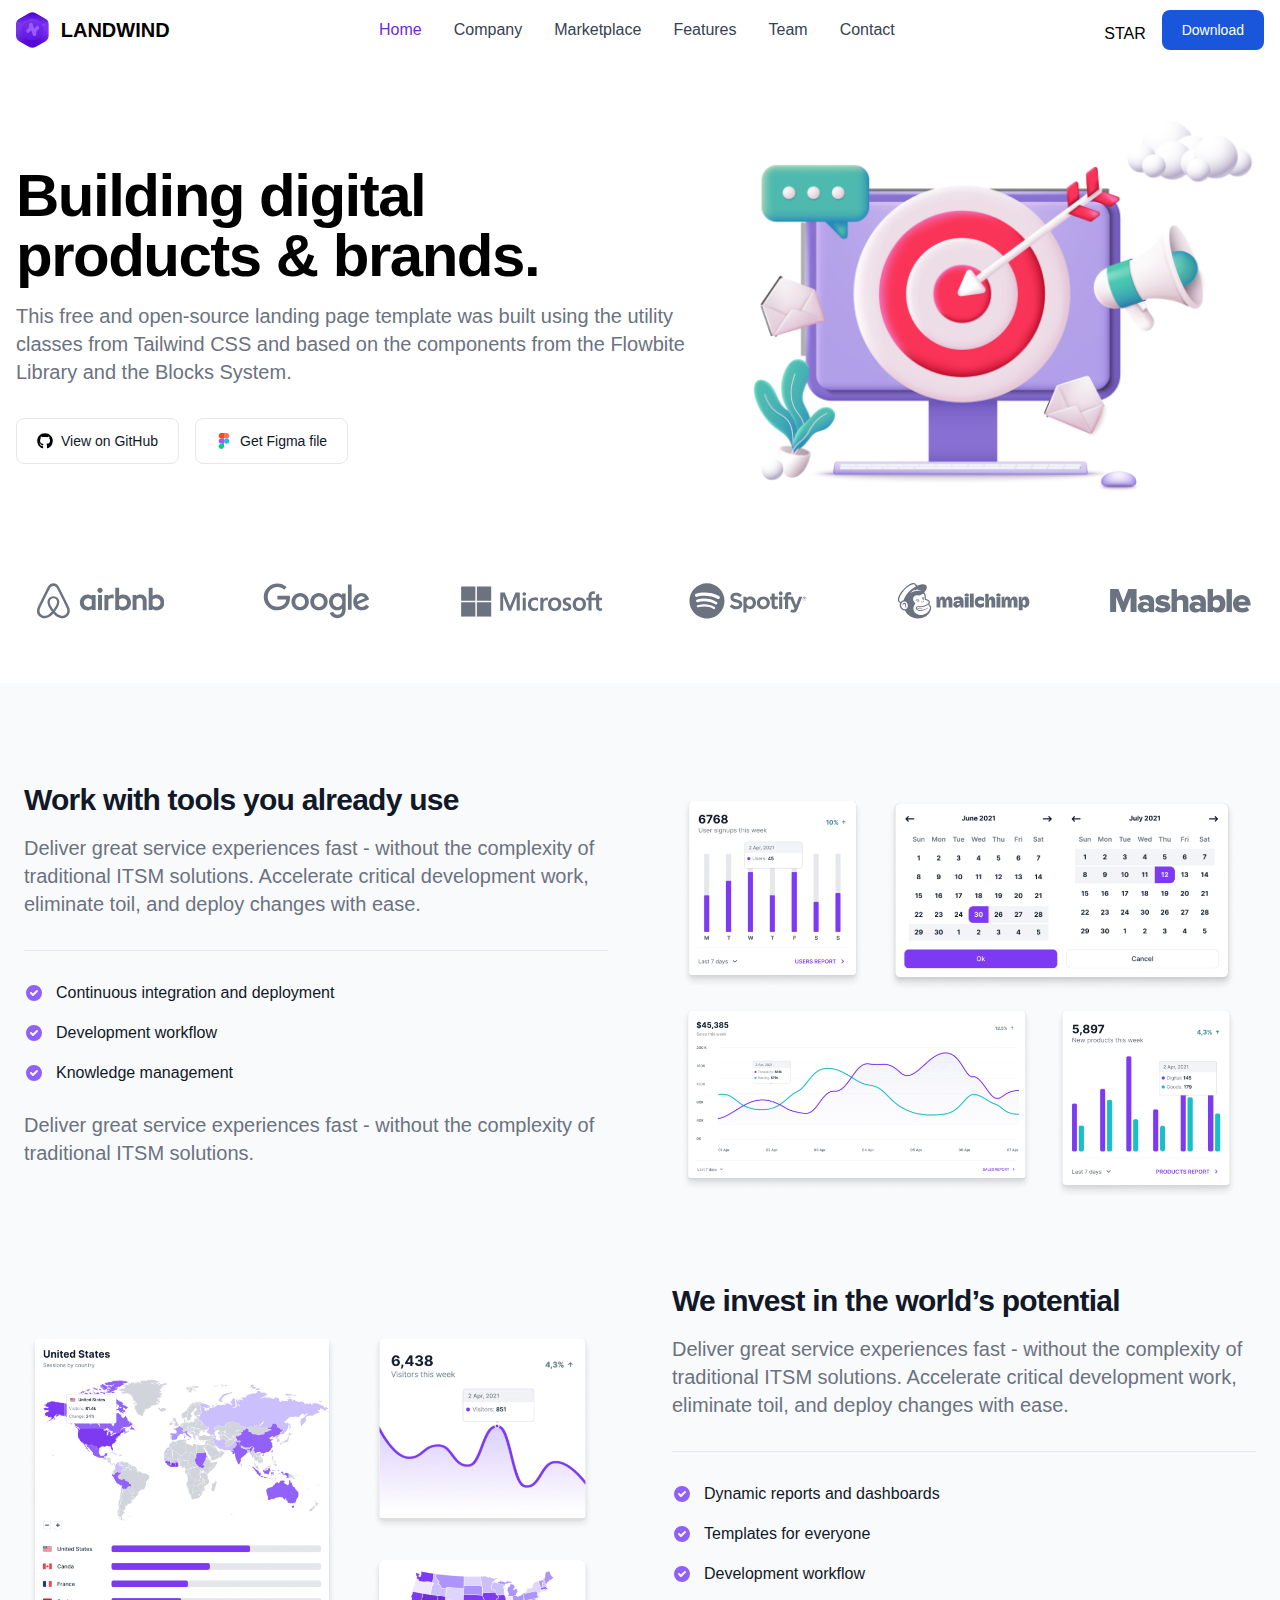
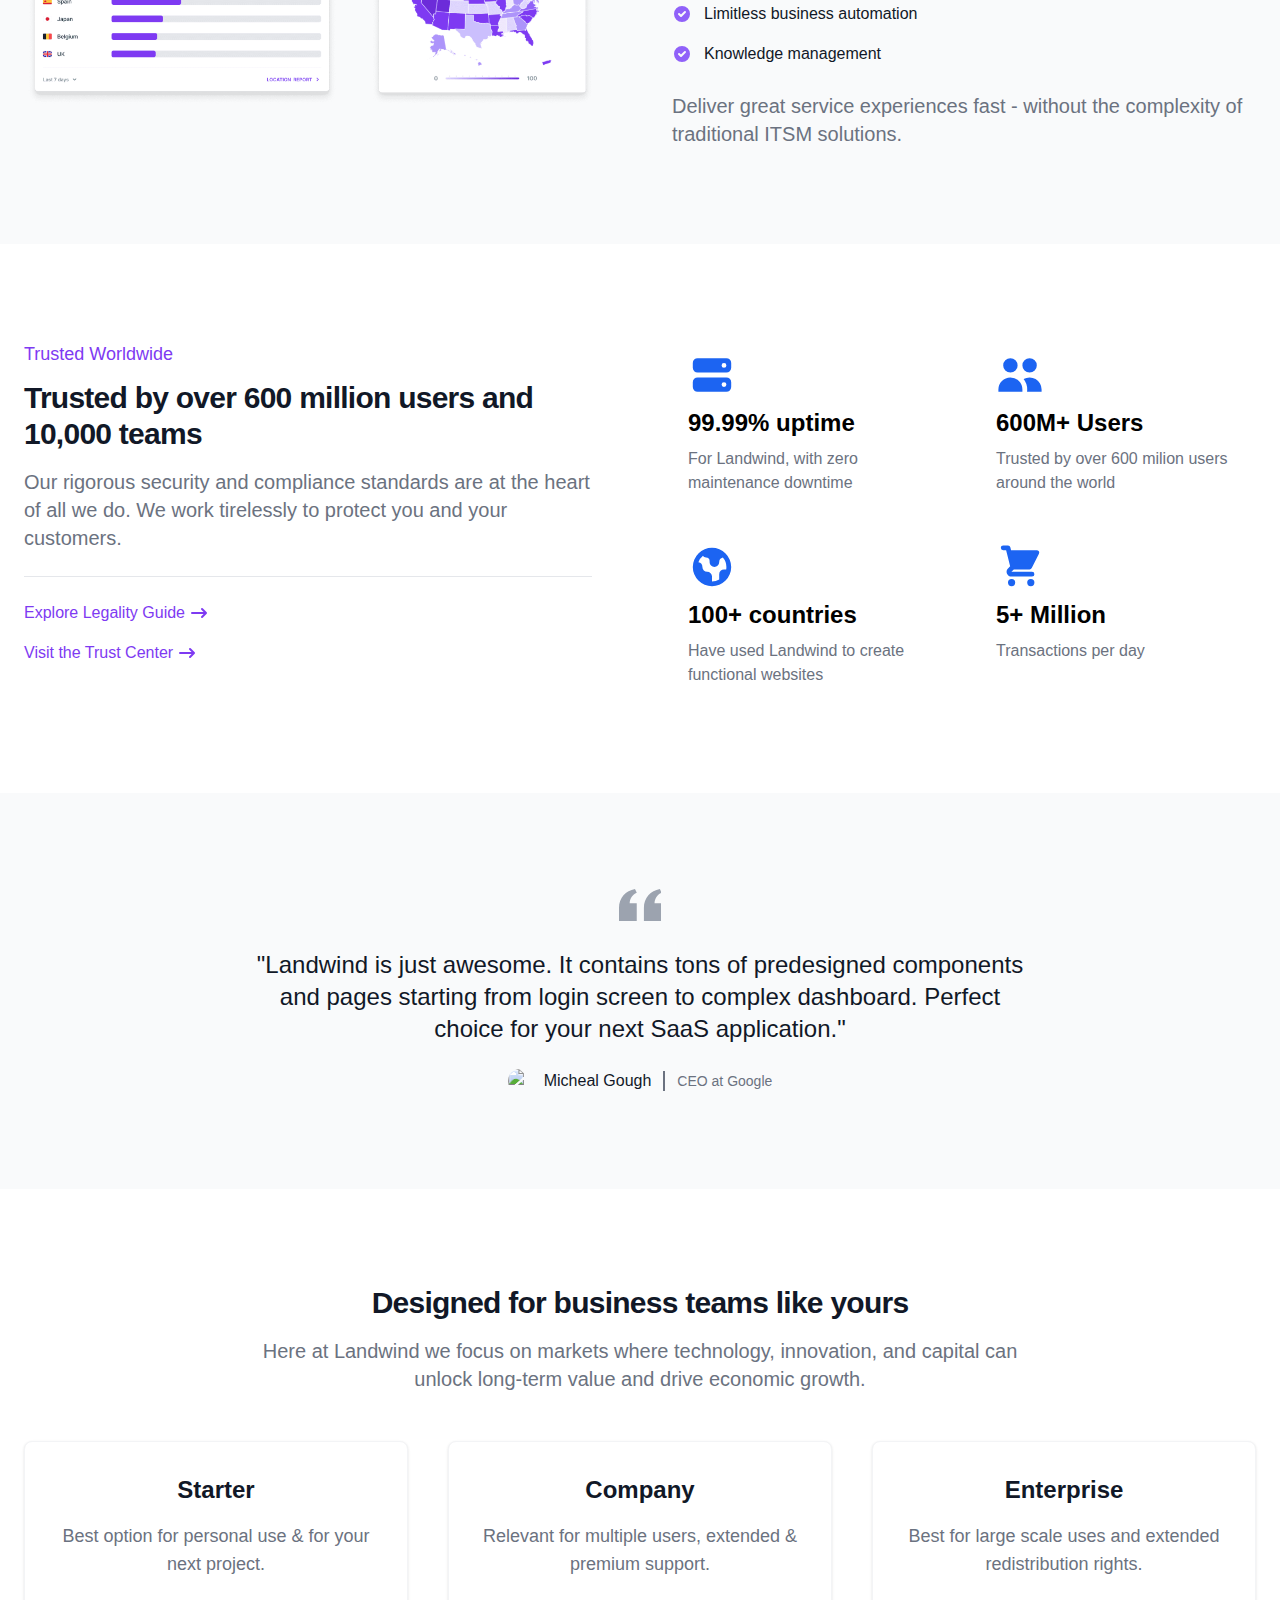
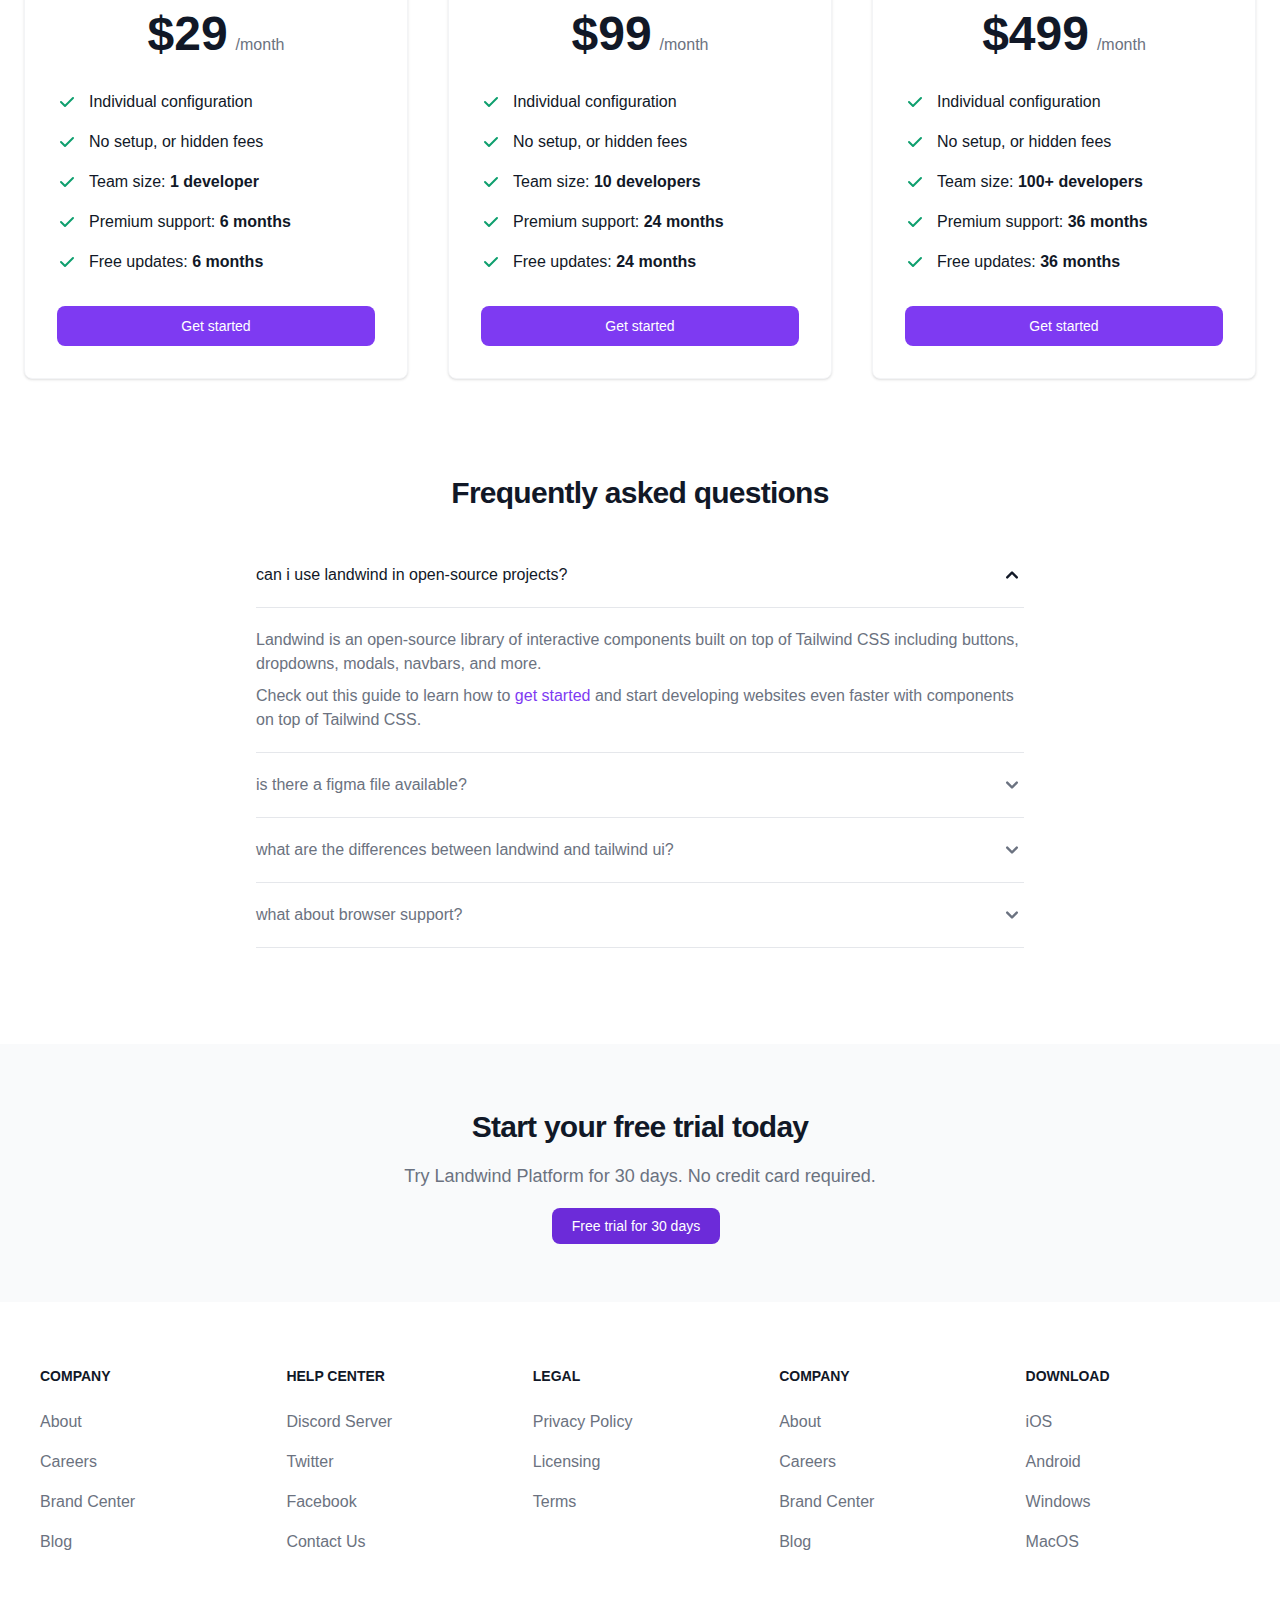
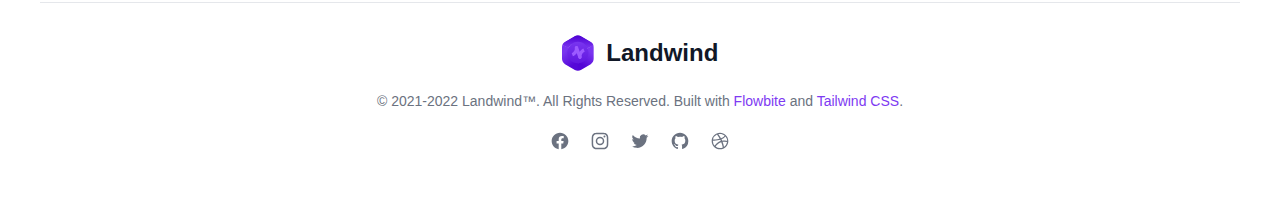
==== commit add7fefa: "modified the index file one more time" ====
--- a/landwind-1.0.0/index.html
+++ b/landwind-1.0.0/index.html
@@ -260,22 +260,22 @@
             </div>
             <div class="col-span-2 space-y-8 md:grid md:grid-cols-2 md:gap-12 md:space-y-0">
                 <div>
-                    <svg class="w-10 h-10 mb-2 text-purple-600 md:w-12 md:h-12 dark:text-purple-500" fill="currentColor" viewBox="0 0 20 20" xmlns="http://www.w3.org/2000/svg"><path fill-rule="evenodd" d="M2 5a2 2 0 012-2h12a2 2 0 012 2v2a2 2 0 01-2 2H4a2 2 0 01-2-2V5zm14 1a1 1 0 11-2 0 1 1 0 012 0zM2 13a2 2 0 012-2h12a2 2 0 012 2v2a2 2 0 01-2 2H4a2 2 0 01-2-2v-2zm14 1a1 1 0 11-2 0 1 1 0 012 0z" clip-rule="evenodd"></path></svg>
+                    <svg class="w-10 h-10 mb-2 text-blue-600 md:w-12 md:h-12 dark:text-blue-500" fill="currentColor" viewBox="0 0 20 20" xmlns="http://www.w3.org/2000/svg"><path fill-rule="evenodd" d="M2 5a2 2 0 012-2h12a2 2 0 012 2v2a2 2 0 01-2 2H4a2 2 0 01-2-2V5zm14 1a1 1 0 11-2 0 1 1 0 012 0zM2 13a2 2 0 012-2h12a2 2 0 012 2v2a2 2 0 01-2 2H4a2 2 0 01-2-2v-2zm14 1a1 1 0 11-2 0 1 1 0 012 0z" clip-rule="evenodd"></path></svg>
                     <h3 class="mb-2 text-2xl font-bold dark:text-white">99.99% uptime</h3>
                     <p class="font-light text-gray-500 dark:text-gray-400">For Landwind, with zero maintenance downtime</p>
                 </div>
                 <div>
-                    <svg class="w-10 h-10 mb-2 text-purple-600 md:w-12 md:h-12 dark:text-purple-500" fill="currentColor" viewBox="0 0 20 20" xmlns="http://www.w3.org/2000/svg"><path d="M9 6a3 3 0 11-6 0 3 3 0 016 0zM17 6a3 3 0 11-6 0 3 3 0 016 0zM12.93 17c.046-.327.07-.66.07-1a6.97 6.97 0 00-1.5-4.33A5 5 0 0119 16v1h-6.07zM6 11a5 5 0 015 5v1H1v-1a5 5 0 015-5z"></path></svg>
+                    <svg class="w-10 h-10 mb-2 text-blue-600 md:w-12 md:h-12 dark:text-blue-500" fill="currentColor" viewBox="0 0 20 20" xmlns="http://www.w3.org/2000/svg"><path d="M9 6a3 3 0 11-6 0 3 3 0 016 0zM17 6a3 3 0 11-6 0 3 3 0 016 0zM12.93 17c.046-.327.07-.66.07-1a6.97 6.97 0 00-1.5-4.33A5 5 0 0119 16v1h-6.07zM6 11a5 5 0 015 5v1H1v-1a5 5 0 015-5z"></path></svg>
                     <h3 class="mb-2 text-2xl font-bold dark:text-white">600M+ Users</h3>
                     <p class="font-light text-gray-500 dark:text-gray-400">Trusted by over 600 milion users around the world</p>
                 </div>
                 <div>
-                    <svg class="w-10 h-10 mb-2 text-purple-600 md:w-12 md:h-12 dark:text-purple-500" fill="currentColor" viewBox="0 0 20 20" xmlns="http://www.w3.org/2000/svg"><path fill-rule="evenodd" d="M10 18a8 8 0 100-16 8 8 0 000 16zM4.332 8.027a6.012 6.012 0 011.912-2.706C6.512 5.73 6.974 6 7.5 6A1.5 1.5 0 019 7.5V8a2 2 0 004 0 2 2 0 011.523-1.943A5.977 5.977 0 0116 10c0 .34-.028.675-.083 1H15a2 2 0 00-2 2v2.197A5.973 5.973 0 0110 16v-2a2 2 0 00-2-2 2 2 0 01-2-2 2 2 0 00-1.668-1.973z" clip-rule="evenodd"></path></svg>
+                    <svg class="w-10 h-10 mb-2 text-blue-600 md:w-12 md:h-12 dark:text-blue-500" fill="currentColor" viewBox="0 0 20 20" xmlns="http://www.w3.org/2000/svg"><path fill-rule="evenodd" d="M10 18a8 8 0 100-16 8 8 0 000 16zM4.332 8.027a6.012 6.012 0 011.912-2.706C6.512 5.73 6.974 6 7.5 6A1.5 1.5 0 019 7.5V8a2 2 0 004 0 2 2 0 011.523-1.943A5.977 5.977 0 0116 10c0 .34-.028.675-.083 1H15a2 2 0 00-2 2v2.197A5.973 5.973 0 0110 16v-2a2 2 0 00-2-2 2 2 0 01-2-2 2 2 0 00-1.668-1.973z" clip-rule="evenodd"></path></svg>
                     <h3 class="mb-2 text-2xl font-bold dark:text-white">100+ countries</h3>
                     <p class="font-light text-gray-500 dark:text-gray-400">Have used Landwind to create functional websites</p>
                 </div>
                 <div>
-                    <svg class="w-10 h-10 mb-2 text-purple-600 md:w-12 md:h-12 dark:text-purple-500" fill="currentColor" viewBox="0 0 20 20" xmlns="http://www.w3.org/2000/svg"><path d="M3 1a1 1 0 000 2h1.22l.305 1.222a.997.997 0 00.01.042l1.358 5.43-.893.892C3.74 11.846 4.632 14 6.414 14H15a1 1 0 000-2H6.414l1-1H14a1 1 0 00.894-.553l3-6A1 1 0 0017 3H6.28l-.31-1.243A1 1 0 005 1H3zM16 16.5a1.5 1.5 0 11-3 0 1.5 1.5 0 013 0zM6.5 18a1.5 1.5 0 100-3 1.5 1.5 0 000 3z"></path></svg>
+                    <svg class="w-10 h-10 mb-2 text-blue-600 md:w-12 md:h-12 dark:text-blue-500" fill="currentColor" viewBox="0 0 20 20" xmlns="http://www.w3.org/2000/svg"><path d="M3 1a1 1 0 000 2h1.22l.305 1.222a.997.997 0 00.01.042l1.358 5.43-.893.892C3.74 11.846 4.632 14 6.414 14H15a1 1 0 000-2H6.414l1-1H14a1 1 0 00.894-.553l3-6A1 1 0 0017 3H6.28l-.31-1.243A1 1 0 005 1H3zM16 16.5a1.5 1.5 0 11-3 0 1.5 1.5 0 013 0zM6.5 18a1.5 1.5 0 100-3 1.5 1.5 0 000 3z"></path></svg>
                     <h3 class="mb-2 text-2xl font-bold dark:text-white">5+ Million</h3>
                     <p class="font-light text-gray-500 dark:text-gray-400">Transactions per day</p>
                 </div>
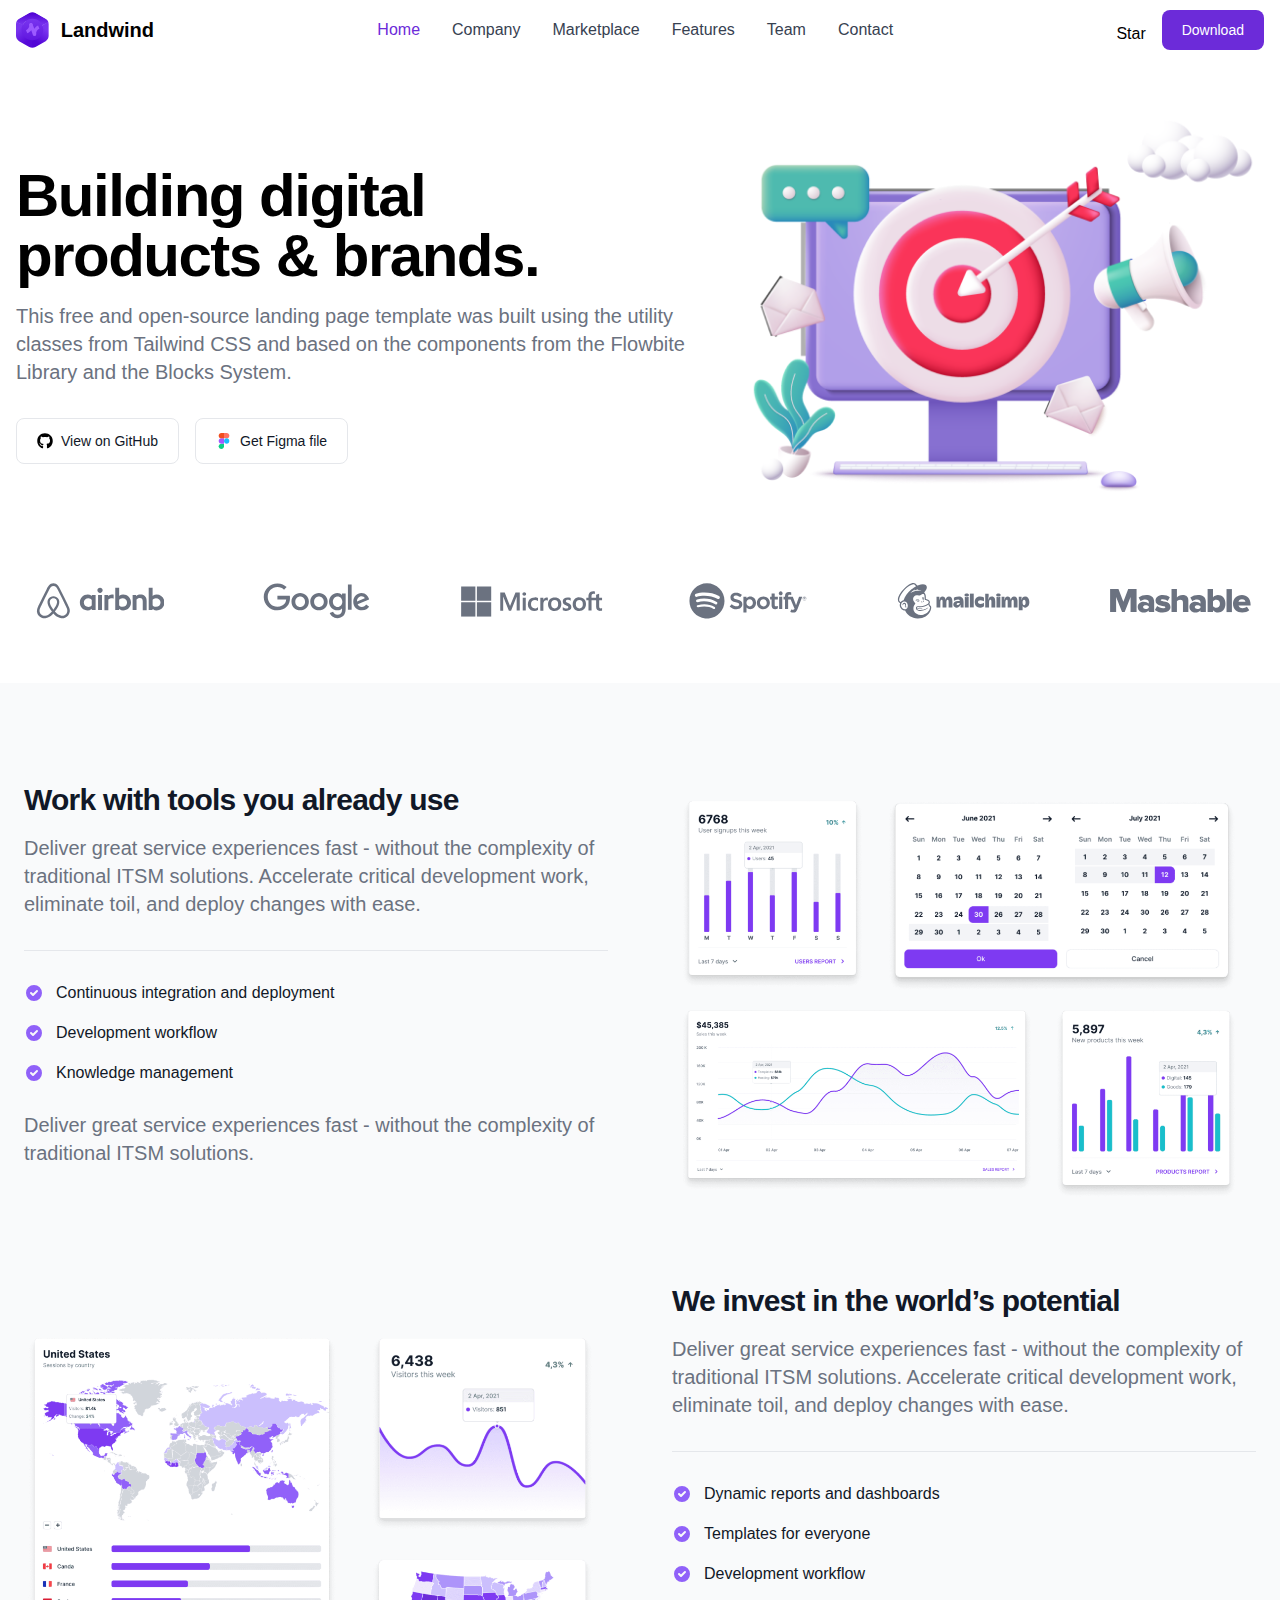
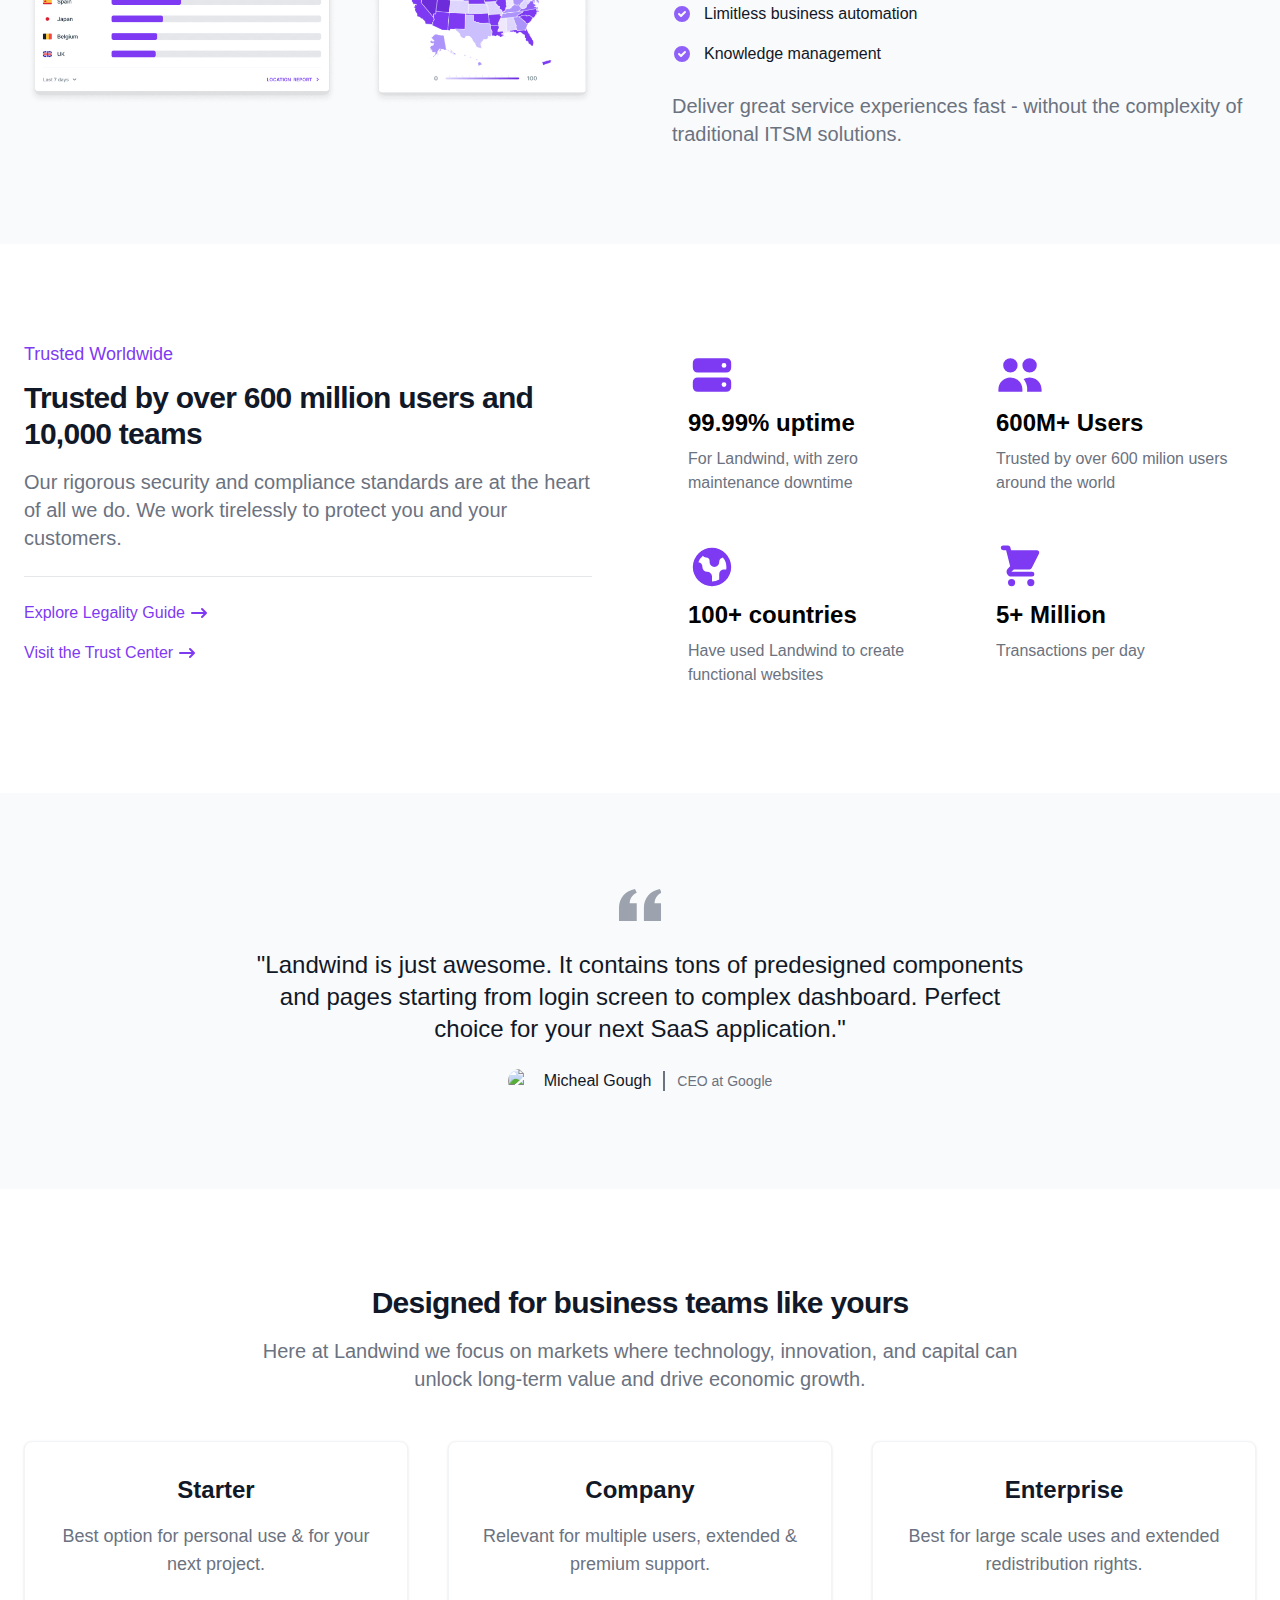
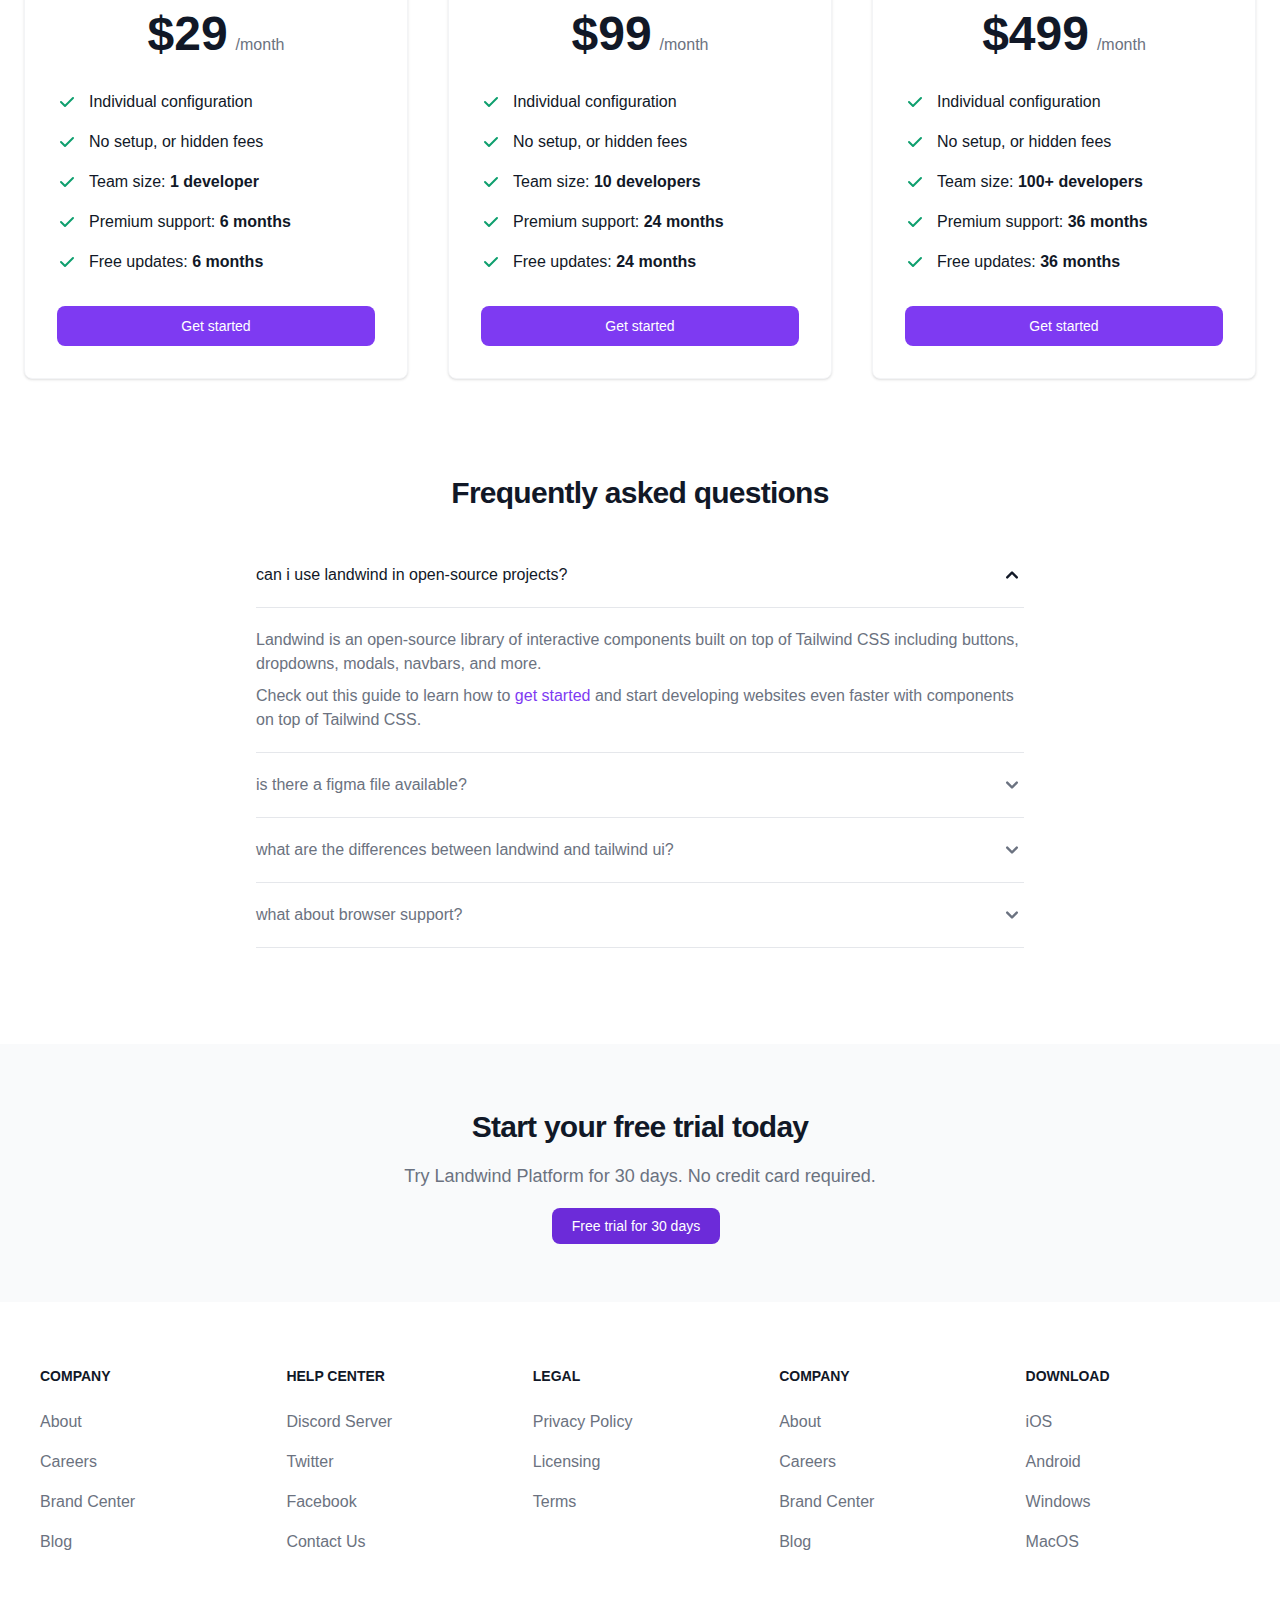
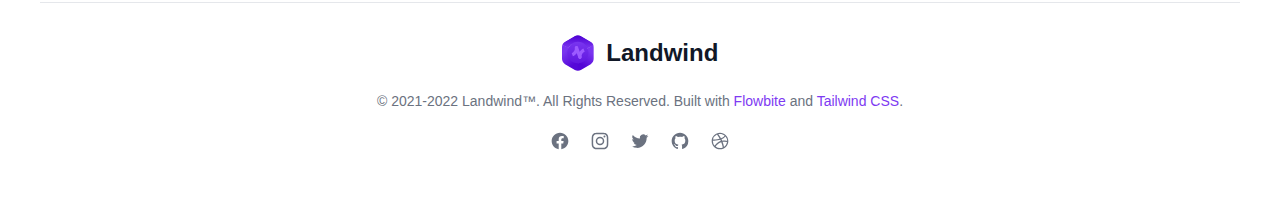
==== commit 2a599bc2: "modified file" ====
--- a/landwind-1.0.0/index.html
+++ b/landwind-1.0.0/index.html
@@ -1,6 +1,7 @@
 <!DOCTYPE html>
  <html lang="en">
 <head>
+    
     <link rel="canonical" href="https://https://demo.themesberg.com/landwind/" />
     <meta charset="UTF-8">
     <meta http-equiv="X-UA-Compatible" content="IE=edge">
@@ -42,14 +43,14 @@
             <div class="flex flex-wrap items-center justify-between max-w-screen-xl px-4 mx-auto">
                 <a href="#" class="flex items-center">
                     <img src="./images/logo.svg" class="h-6 mr-3 sm:h-9" alt="Landwind Logo" />
-                    <span class="self-center text-xl font-semibold whitespace-nowrap dark:text-white">LANDWIND</span>
+                    <span class="self-center text-xl font-semibold whitespace-nowrap dark:text-white">Landwind</span>
                 </a>
                 <div class="flex items-center lg:order-2">
                     <div class="hidden mt-2 mr-4 sm:inline-block">
-                        <a class="github-button" href="https://github.com/themesberg/landwind" data-size="large" data-icon="octicon-star" data-show-count="true" aria-label="Star themesberg/landwind on GitHub">STAR</a>
+                        <a class="github-button" href="https://github.com/themesberg/landwind" data-size="large" data-icon="octicon-star" data-show-count="true" aria-label="Star themesberg/landwind on GitHub">Star</a>
                     </div>
                     <!-- <a href="#" class="text-gray-800 dark:text-white hover:bg-gray-50 focus:ring-4 focus:ring-gray-300 font-medium rounded-lg text-sm px-4 lg:px-5 py-2 lg:py-2.5 sm:mr-2 dark:hover:bg-gray-700 focus:outline-none dark:focus:ring-gray-800">Log in</a> -->
-                    <a href="https://themesberg.com/product/tailwind-css/landing-page" class="text-white bg-blue-700 hover:bg-blue-800 focus:ring-4 focus:ring-blue-300 font-medium rounded-lg text-sm px-4 lg:px-5 py-2 lg:py-2.5 sm:mr-2 lg:mr-0 dark:bg-blue-600 dark:hover:bg-blue-700 focus:outline-none dark:focus:ring-blue-800">Download</a>
+                    <a href="https://themesberg.com/product/tailwind-css/landing-page" class="text-white bg-purple-700 hover:bg-purple-800 focus:ring-4 focus:ring-purple-300 font-medium rounded-lg text-sm px-4 lg:px-5 py-2 lg:py-2.5 sm:mr-2 lg:mr-0 dark:bg-purple-600 dark:hover:bg-purple-700 focus:outline-none dark:focus:ring-purple-800">Download</a>
                     <button data-collapse-toggle="mobile-menu-2" type="button" class="inline-flex items-center p-2 ml-1 text-sm text-gray-500 rounded-lg lg:hidden hover:bg-gray-100 focus:outline-none focus:ring-2 focus:ring-gray-200 dark:text-gray-400 dark:hover:bg-gray-700 dark:focus:ring-gray-600" aria-controls="mobile-menu-2" aria-expanded="false">
                         <span class="sr-only">Open main menu</span>
                         <svg class="w-6 h-6" fill="currentColor" viewBox="0 0 20 20" xmlns="http://www.w3.org/2000/svg"><path fill-rule="evenodd" d="M3 5a1 1 0 011-1h12a1 1 0 110 2H4a1 1 0 01-1-1zM3 10a1 1 0 011-1h12a1 1 0 110 2H4a1 1 0 01-1-1zM3 15a1 1 0 011-1h12a1 1 0 110 2H4a1 1 0 01-1-1z" clip-rule="evenodd"></path></svg>
@@ -260,22 +261,22 @@
             </div>
             <div class="col-span-2 space-y-8 md:grid md:grid-cols-2 md:gap-12 md:space-y-0">
                 <div>
-                    <svg class="w-10 h-10 mb-2 text-blue-600 md:w-12 md:h-12 dark:text-blue-500" fill="currentColor" viewBox="0 0 20 20" xmlns="http://www.w3.org/2000/svg"><path fill-rule="evenodd" d="M2 5a2 2 0 012-2h12a2 2 0 012 2v2a2 2 0 01-2 2H4a2 2 0 01-2-2V5zm14 1a1 1 0 11-2 0 1 1 0 012 0zM2 13a2 2 0 012-2h12a2 2 0 012 2v2a2 2 0 01-2 2H4a2 2 0 01-2-2v-2zm14 1a1 1 0 11-2 0 1 1 0 012 0z" clip-rule="evenodd"></path></svg>
+                    <svg class="w-10 h-10 mb-2 text-purple-600 md:w-12 md:h-12 dark:text-purple-500" fill="currentColor" viewBox="0 0 20 20" xmlns="http://www.w3.org/2000/svg"><path fill-rule="evenodd" d="M2 5a2 2 0 012-2h12a2 2 0 012 2v2a2 2 0 01-2 2H4a2 2 0 01-2-2V5zm14 1a1 1 0 11-2 0 1 1 0 012 0zM2 13a2 2 0 012-2h12a2 2 0 012 2v2a2 2 0 01-2 2H4a2 2 0 01-2-2v-2zm14 1a1 1 0 11-2 0 1 1 0 012 0z" clip-rule="evenodd"></path></svg>
                     <h3 class="mb-2 text-2xl font-bold dark:text-white">99.99% uptime</h3>
                     <p class="font-light text-gray-500 dark:text-gray-400">For Landwind, with zero maintenance downtime</p>
                 </div>
                 <div>
-                    <svg class="w-10 h-10 mb-2 text-blue-600 md:w-12 md:h-12 dark:text-blue-500" fill="currentColor" viewBox="0 0 20 20" xmlns="http://www.w3.org/2000/svg"><path d="M9 6a3 3 0 11-6 0 3 3 0 016 0zM17 6a3 3 0 11-6 0 3 3 0 016 0zM12.93 17c.046-.327.07-.66.07-1a6.97 6.97 0 00-1.5-4.33A5 5 0 0119 16v1h-6.07zM6 11a5 5 0 015 5v1H1v-1a5 5 0 015-5z"></path></svg>
+                    <svg class="w-10 h-10 mb-2 text-purple-600 md:w-12 md:h-12 dark:text-purple-500" fill="currentColor" viewBox="0 0 20 20" xmlns="http://www.w3.org/2000/svg"><path d="M9 6a3 3 0 11-6 0 3 3 0 016 0zM17 6a3 3 0 11-6 0 3 3 0 016 0zM12.93 17c.046-.327.07-.66.07-1a6.97 6.97 0 00-1.5-4.33A5 5 0 0119 16v1h-6.07zM6 11a5 5 0 015 5v1H1v-1a5 5 0 015-5z"></path></svg>
                     <h3 class="mb-2 text-2xl font-bold dark:text-white">600M+ Users</h3>
                     <p class="font-light text-gray-500 dark:text-gray-400">Trusted by over 600 milion users around the world</p>
                 </div>
                 <div>
-                    <svg class="w-10 h-10 mb-2 text-blue-600 md:w-12 md:h-12 dark:text-blue-500" fill="currentColor" viewBox="0 0 20 20" xmlns="http://www.w3.org/2000/svg"><path fill-rule="evenodd" d="M10 18a8 8 0 100-16 8 8 0 000 16zM4.332 8.027a6.012 6.012 0 011.912-2.706C6.512 5.73 6.974 6 7.5 6A1.5 1.5 0 019 7.5V8a2 2 0 004 0 2 2 0 011.523-1.943A5.977 5.977 0 0116 10c0 .34-.028.675-.083 1H15a2 2 0 00-2 2v2.197A5.973 5.973 0 0110 16v-2a2 2 0 00-2-2 2 2 0 01-2-2 2 2 0 00-1.668-1.973z" clip-rule="evenodd"></path></svg>
+                    <svg class="w-10 h-10 mb-2 text-purple-600 md:w-12 md:h-12 dark:text-purple-500" fill="currentColor" viewBox="0 0 20 20" xmlns="http://www.w3.org/2000/svg"><path fill-rule="evenodd" d="M10 18a8 8 0 100-16 8 8 0 000 16zM4.332 8.027a6.012 6.012 0 011.912-2.706C6.512 5.73 6.974 6 7.5 6A1.5 1.5 0 019 7.5V8a2 2 0 004 0 2 2 0 011.523-1.943A5.977 5.977 0 0116 10c0 .34-.028.675-.083 1H15a2 2 0 00-2 2v2.197A5.973 5.973 0 0110 16v-2a2 2 0 00-2-2 2 2 0 01-2-2 2 2 0 00-1.668-1.973z" clip-rule="evenodd"></path></svg>
                     <h3 class="mb-2 text-2xl font-bold dark:text-white">100+ countries</h3>
                     <p class="font-light text-gray-500 dark:text-gray-400">Have used Landwind to create functional websites</p>
                 </div>
                 <div>
-                    <svg class="w-10 h-10 mb-2 text-blue-600 md:w-12 md:h-12 dark:text-blue-500" fill="currentColor" viewBox="0 0 20 20" xmlns="http://www.w3.org/2000/svg"><path d="M3 1a1 1 0 000 2h1.22l.305 1.222a.997.997 0 00.01.042l1.358 5.43-.893.892C3.74 11.846 4.632 14 6.414 14H15a1 1 0 000-2H6.414l1-1H14a1 1 0 00.894-.553l3-6A1 1 0 0017 3H6.28l-.31-1.243A1 1 0 005 1H3zM16 16.5a1.5 1.5 0 11-3 0 1.5 1.5 0 013 0zM6.5 18a1.5 1.5 0 100-3 1.5 1.5 0 000 3z"></path></svg>
+                    <svg class="w-10 h-10 mb-2 text-purple-600 md:w-12 md:h-12 dark:text-purple-500" fill="currentColor" viewBox="0 0 20 20" xmlns="http://www.w3.org/2000/svg"><path d="M3 1a1 1 0 000 2h1.22l.305 1.222a.997.997 0 00.01.042l1.358 5.43-.893.892C3.74 11.846 4.632 14 6.414 14H15a1 1 0 000-2H6.414l1-1H14a1 1 0 00.894-.553l3-6A1 1 0 0017 3H6.28l-.31-1.243A1 1 0 005 1H3zM16 16.5a1.5 1.5 0 11-3 0 1.5 1.5 0 013 0zM6.5 18a1.5 1.5 0 100-3 1.5 1.5 0 000 3z"></path></svg>
                     <h3 class="mb-2 text-2xl font-bold dark:text-white">5+ Million</h3>
                     <p class="font-light text-gray-500 dark:text-gray-400">Transactions per day</p>
                 </div>
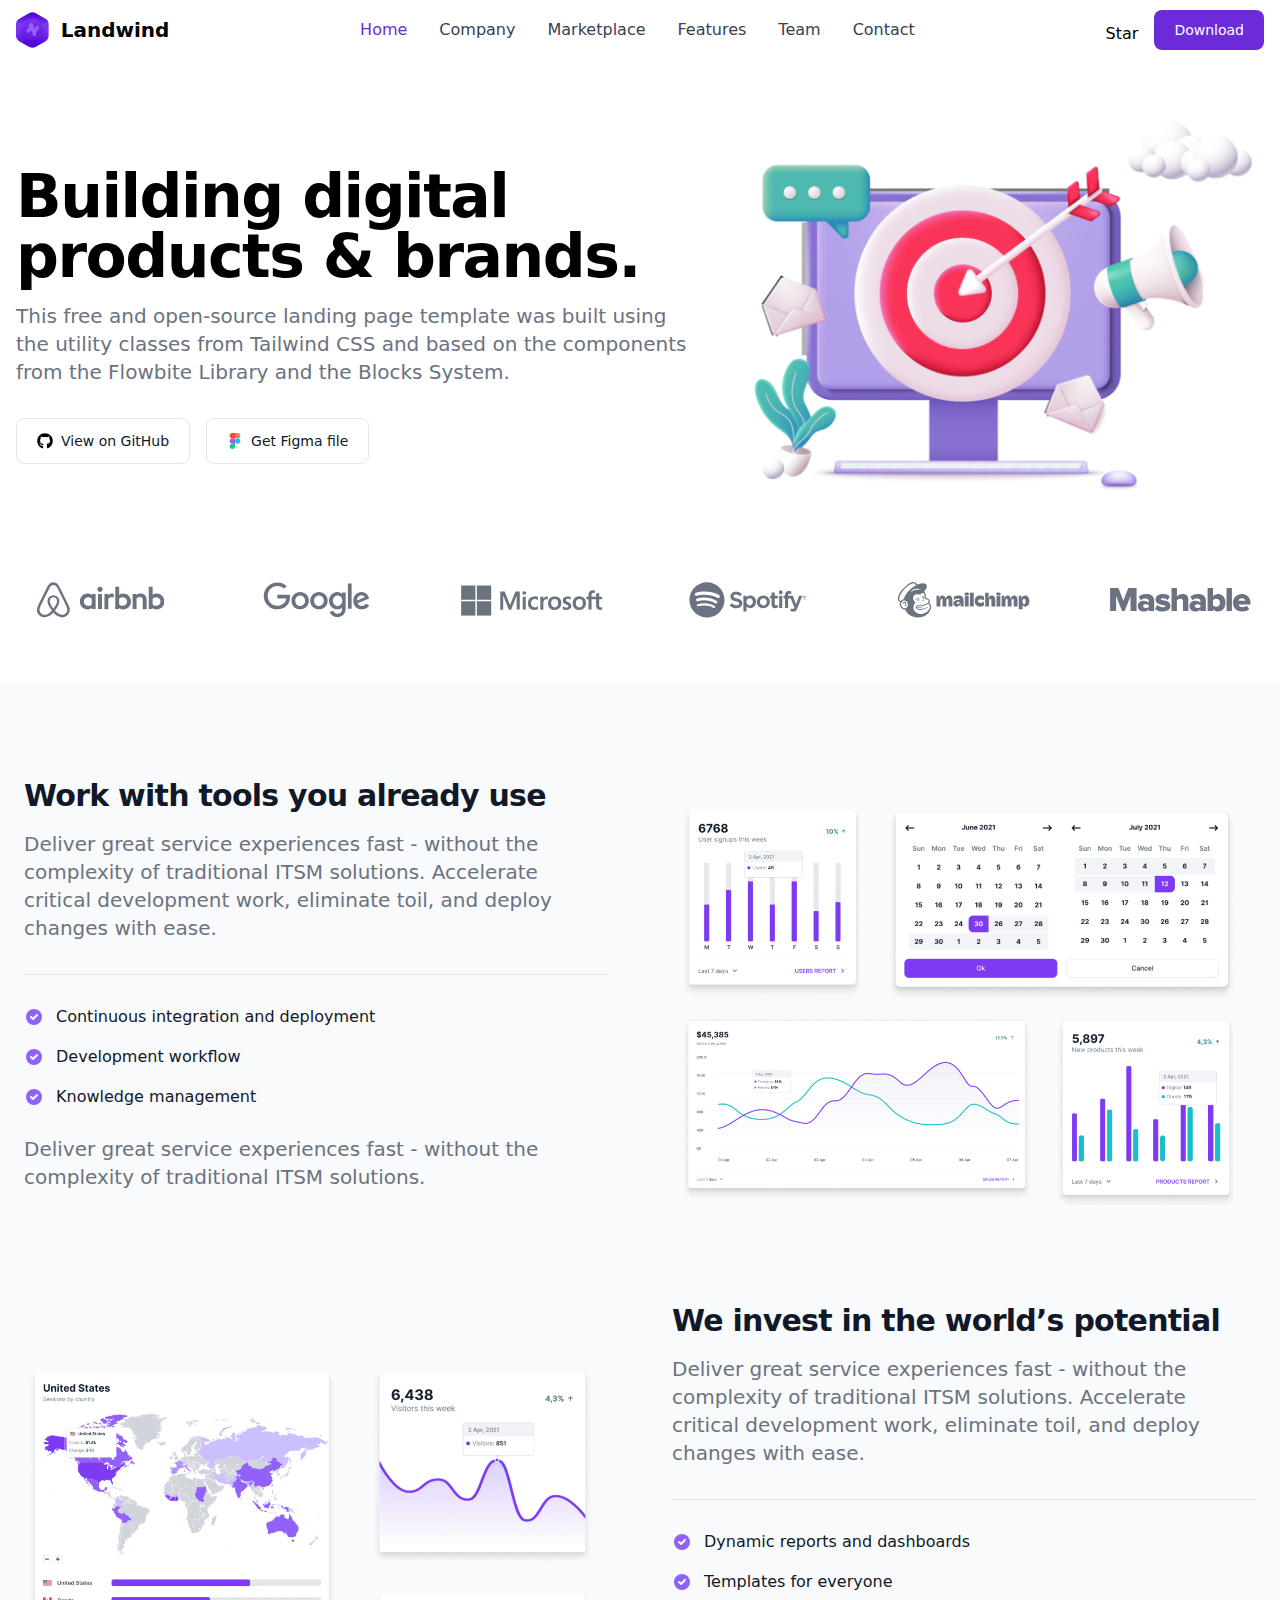
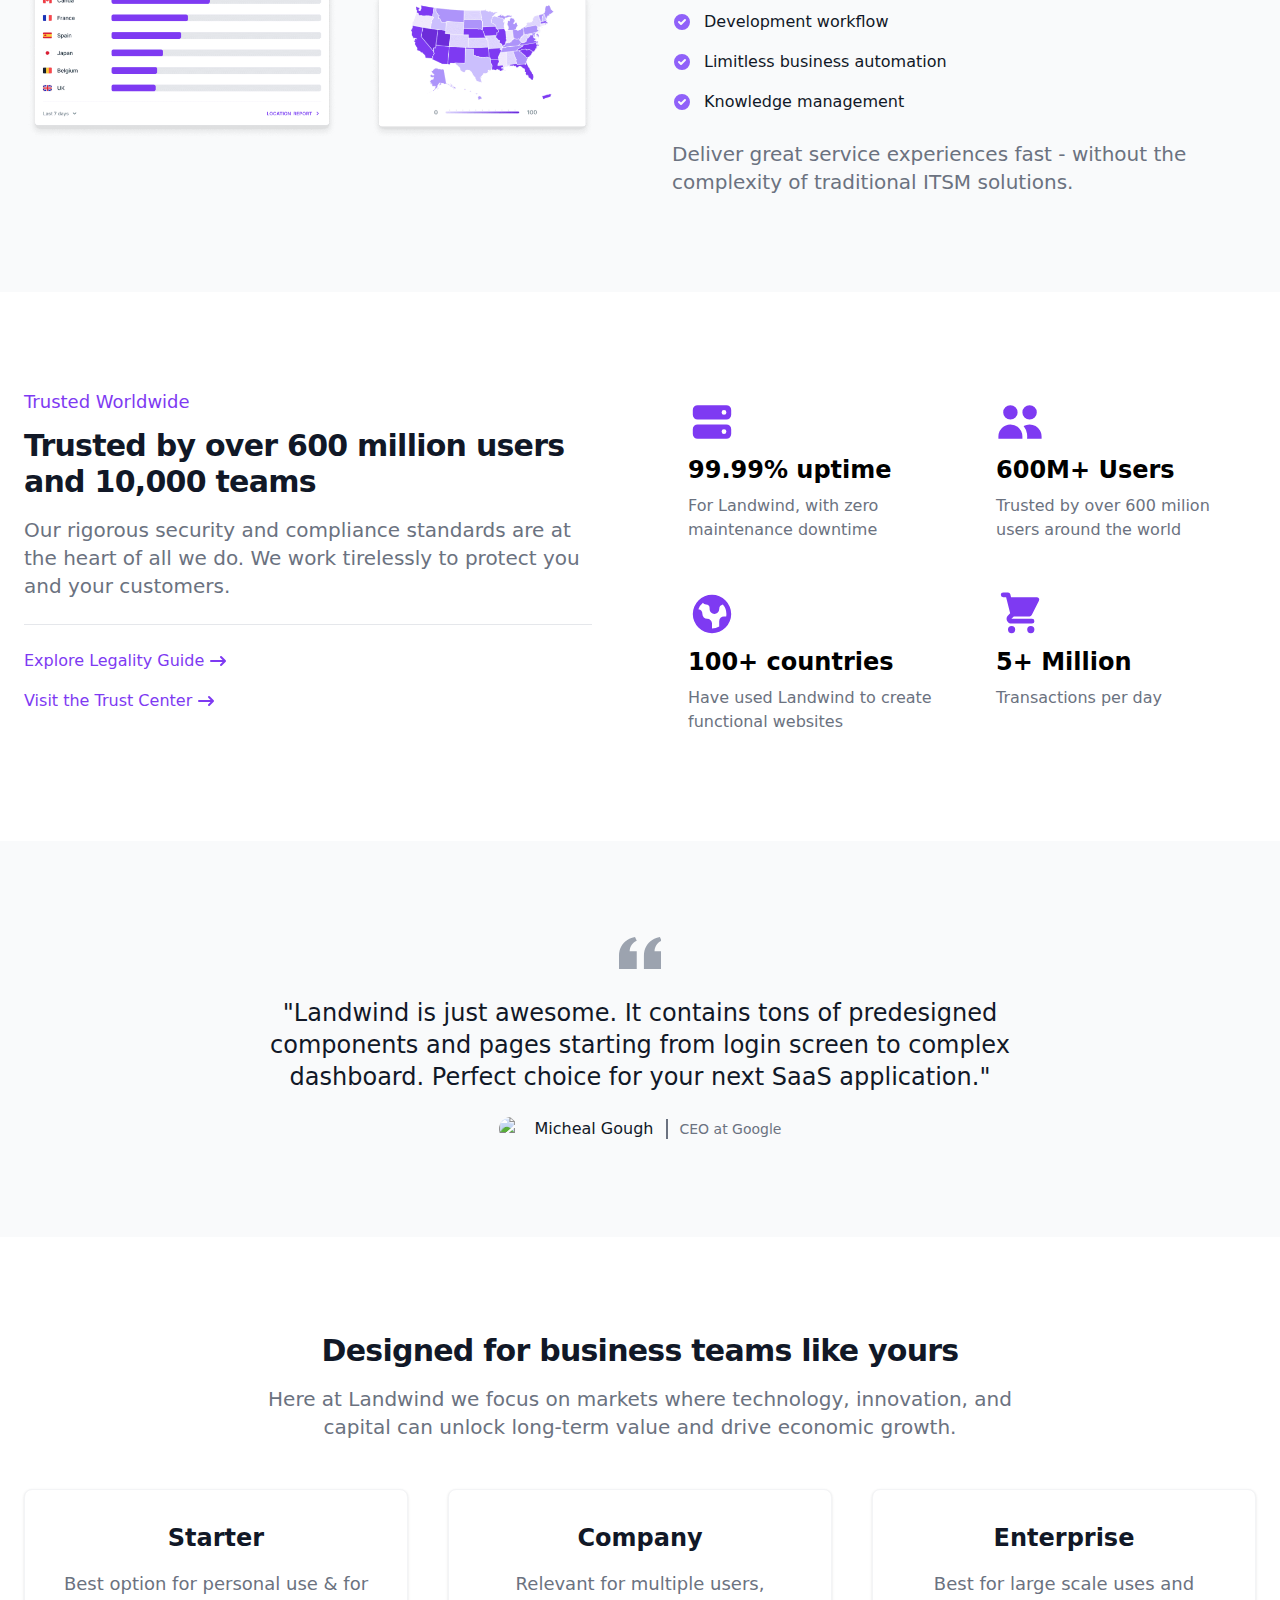
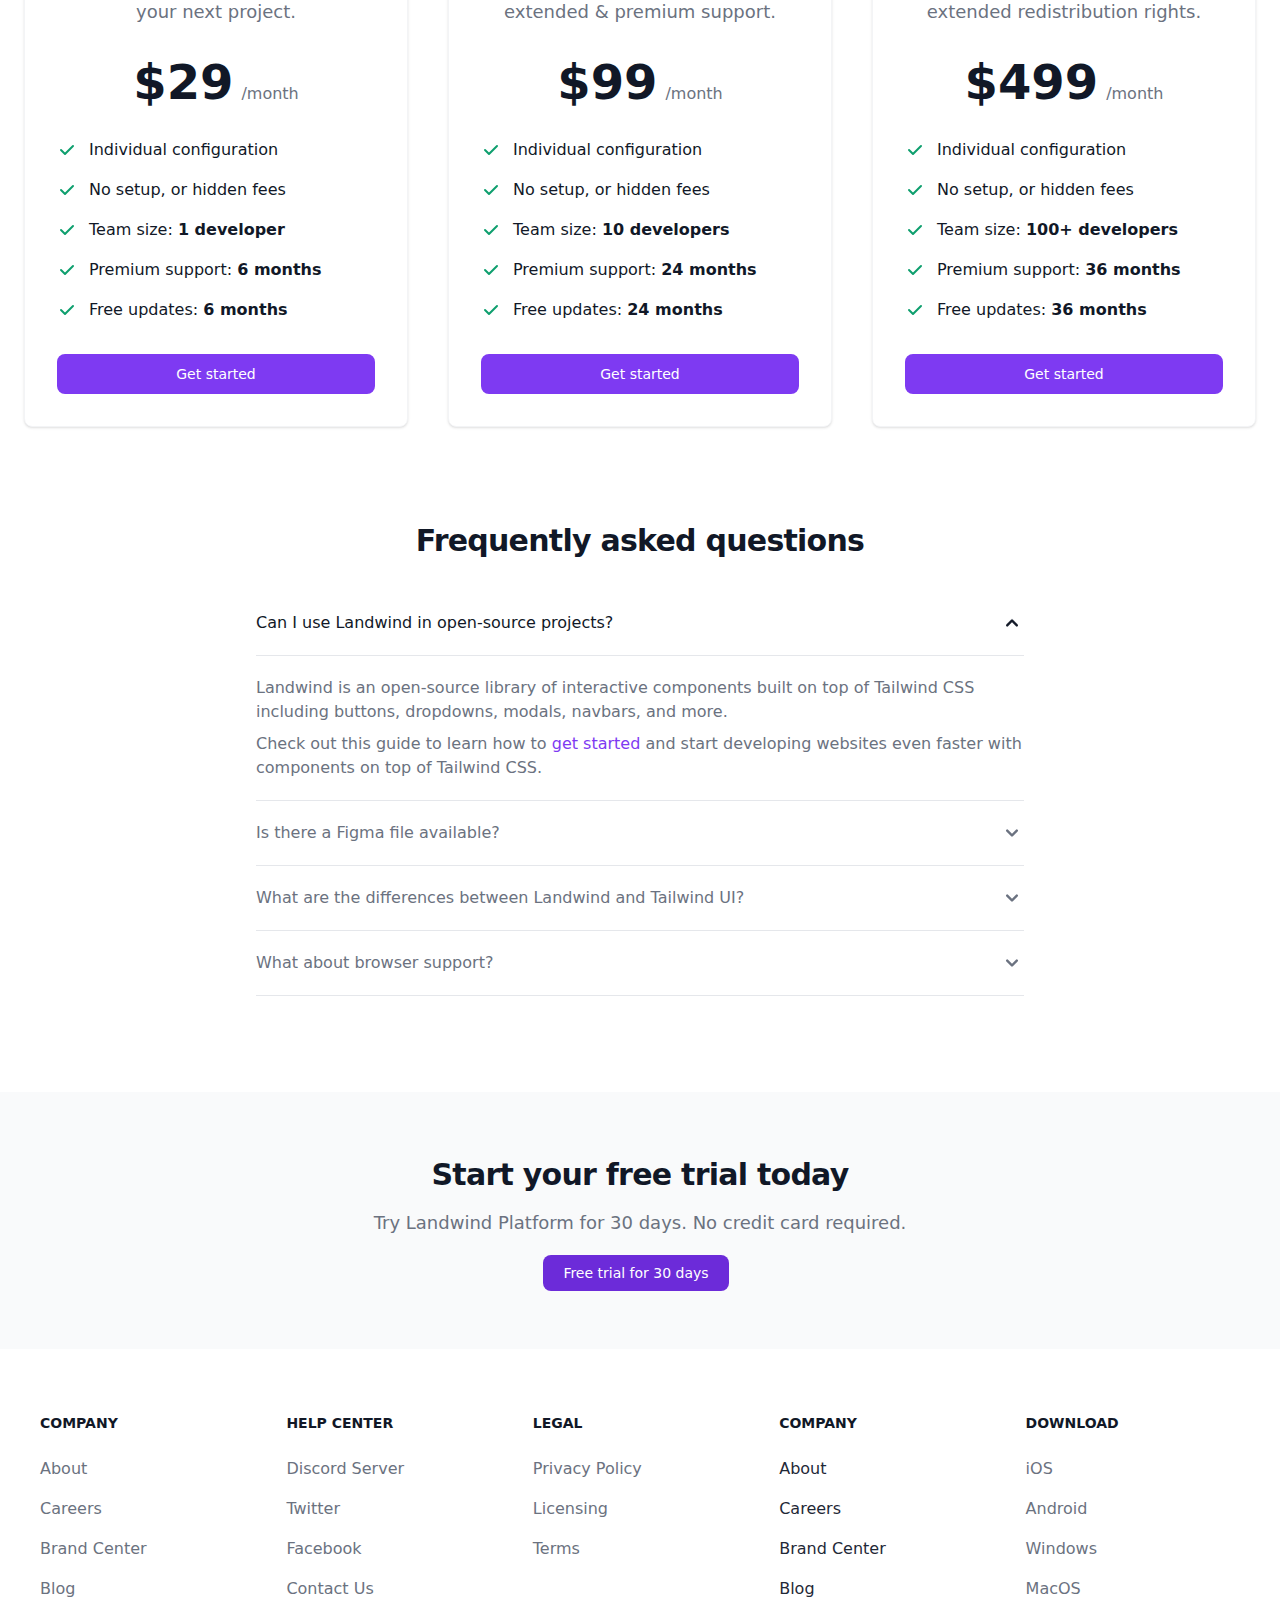
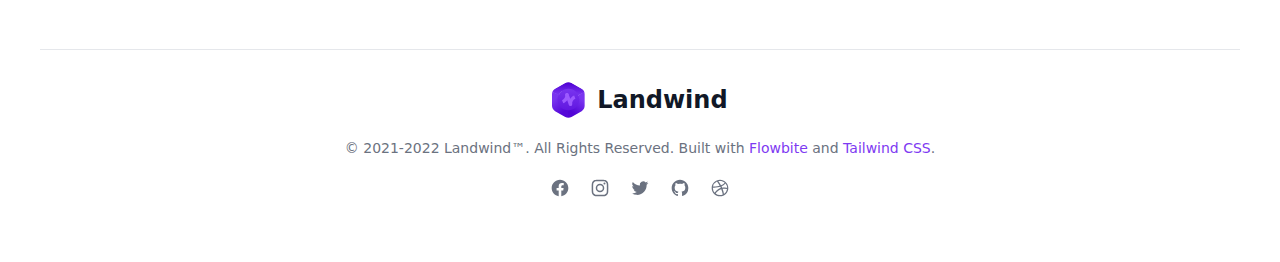
==== commit 59b7e25b: "small change in footer" ====
--- a/landwind-1.0.0/index.html
+++ b/landwind-1.0.0/index.html
@@ -1,7 +1,6 @@
 <!DOCTYPE html>
  <html lang="en">
 <head>
-    
     <link rel="canonical" href="https://https://demo.themesberg.com/landwind/" />
     <meta charset="UTF-8">
     <meta http-equiv="X-UA-Compatible" content="IE=edge">
@@ -564,7 +563,7 @@
                 </div>
                 <div>
                     <h3 class="mb-6 text-sm font-semibold text-gray-900 uppercase dark:text-white">Company</h3>
-                    <ul class="text-gray-500 dark:text-gray-400">
+                    <ul class="text-gray-800 dark:text-gray-400">
                         <li class="mb-4">
                             <a href="#" class=" hover:underline">About</a>
                         </li>
--- a/landwind-1.0.0/output.css
+++ b/landwind-1.0.0/output.css
@@ -16,7 +16,7 @@
   /* 2 */
   border-style: solid;
   /* 2 */
-  border-color: #E5E7EB;
+  border-color:#E5E7EB;
   /* 2 */
 }
 
@@ -42,7 +42,7 @@
   -o-tab-size: 4;
      tab-size: 4;
   /* 3 */
-  font-family: Arial, Helvetica, sans-serif, system-ui, -apple-system, BlinkMacSystemFont, "Segoe UI", Roboto, "Helvetica Neue", Arial, "Noto Sans", sans-serif, "Apple Color Emoji", "Segoe UI Emoji", "Segoe UI Symbol", "Noto Color Emoji";
+  font-family: ui-sans-serif, system-ui, -apple-system, BlinkMacSystemFont, "Segoe UI", Roboto, "Helvetica Neue", Arial, "Noto Sans", sans-serif, "Apple Color Emoji", "Segoe UI Emoji", "Segoe UI Symbol", "Noto Color Emoji";
   /* 4 */
 }
 
@@ -103,9 +103,6 @@
 a {
   color: inherit;
   text-decoration: inherit;
-}
-a .hover\:bg-purple-700:hover{
-  text-decoration: underline;
 }
 
 /*
@@ -208,7 +205,7 @@
 
 button,
 select {
-  text-transform:lowercase;
+  text-transform: none;
 }
 
 /*
@@ -1877,7 +1874,6 @@
 .hover\:underline:hover {
   -webkit-text-decoration-line: underline;
           text-decoration-line: underline;
-          color: blue;
 }
 
 .focus\:z-10:focus {
@@ -2425,7 +2421,7 @@
 
 @media (min-width: 1280px) {
   .xl\:gap-0 {
-    gap: 0px;
+    gap: 2px;
   }
 
   .xl\:gap-16 {
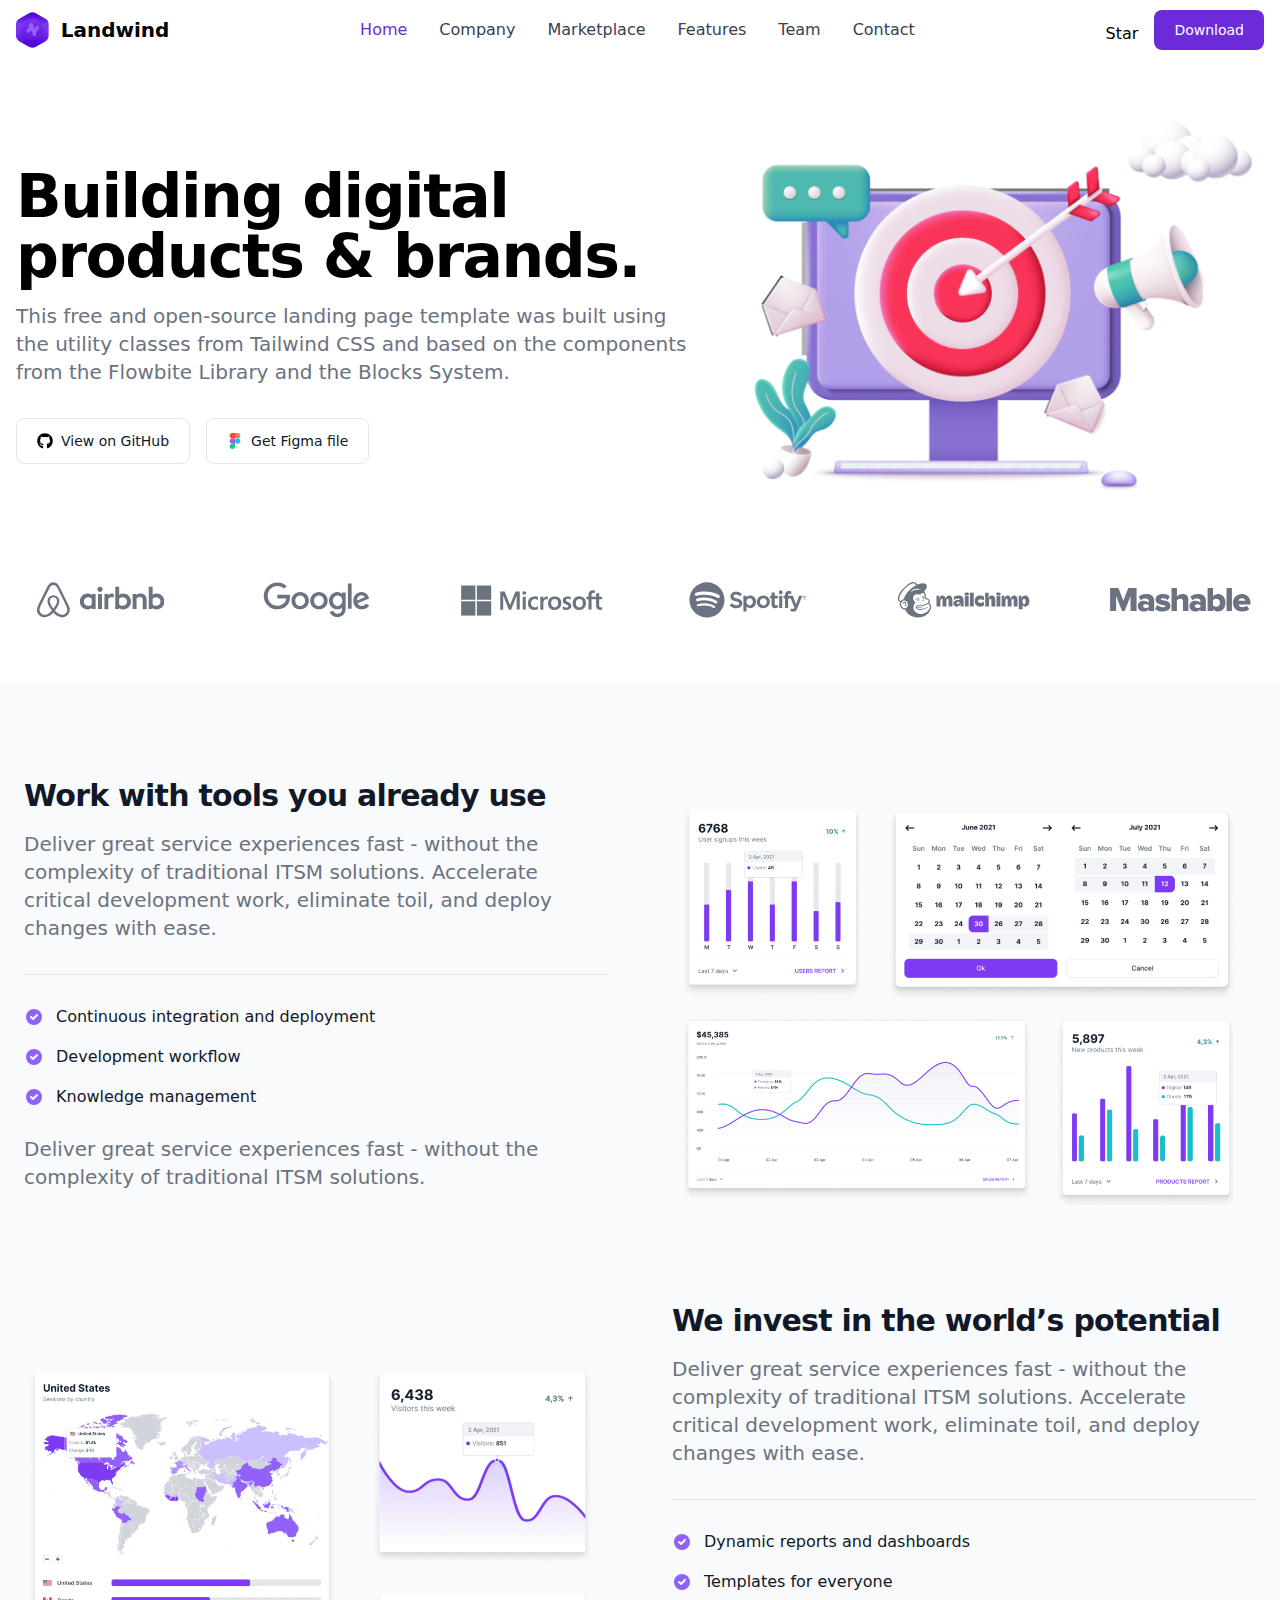
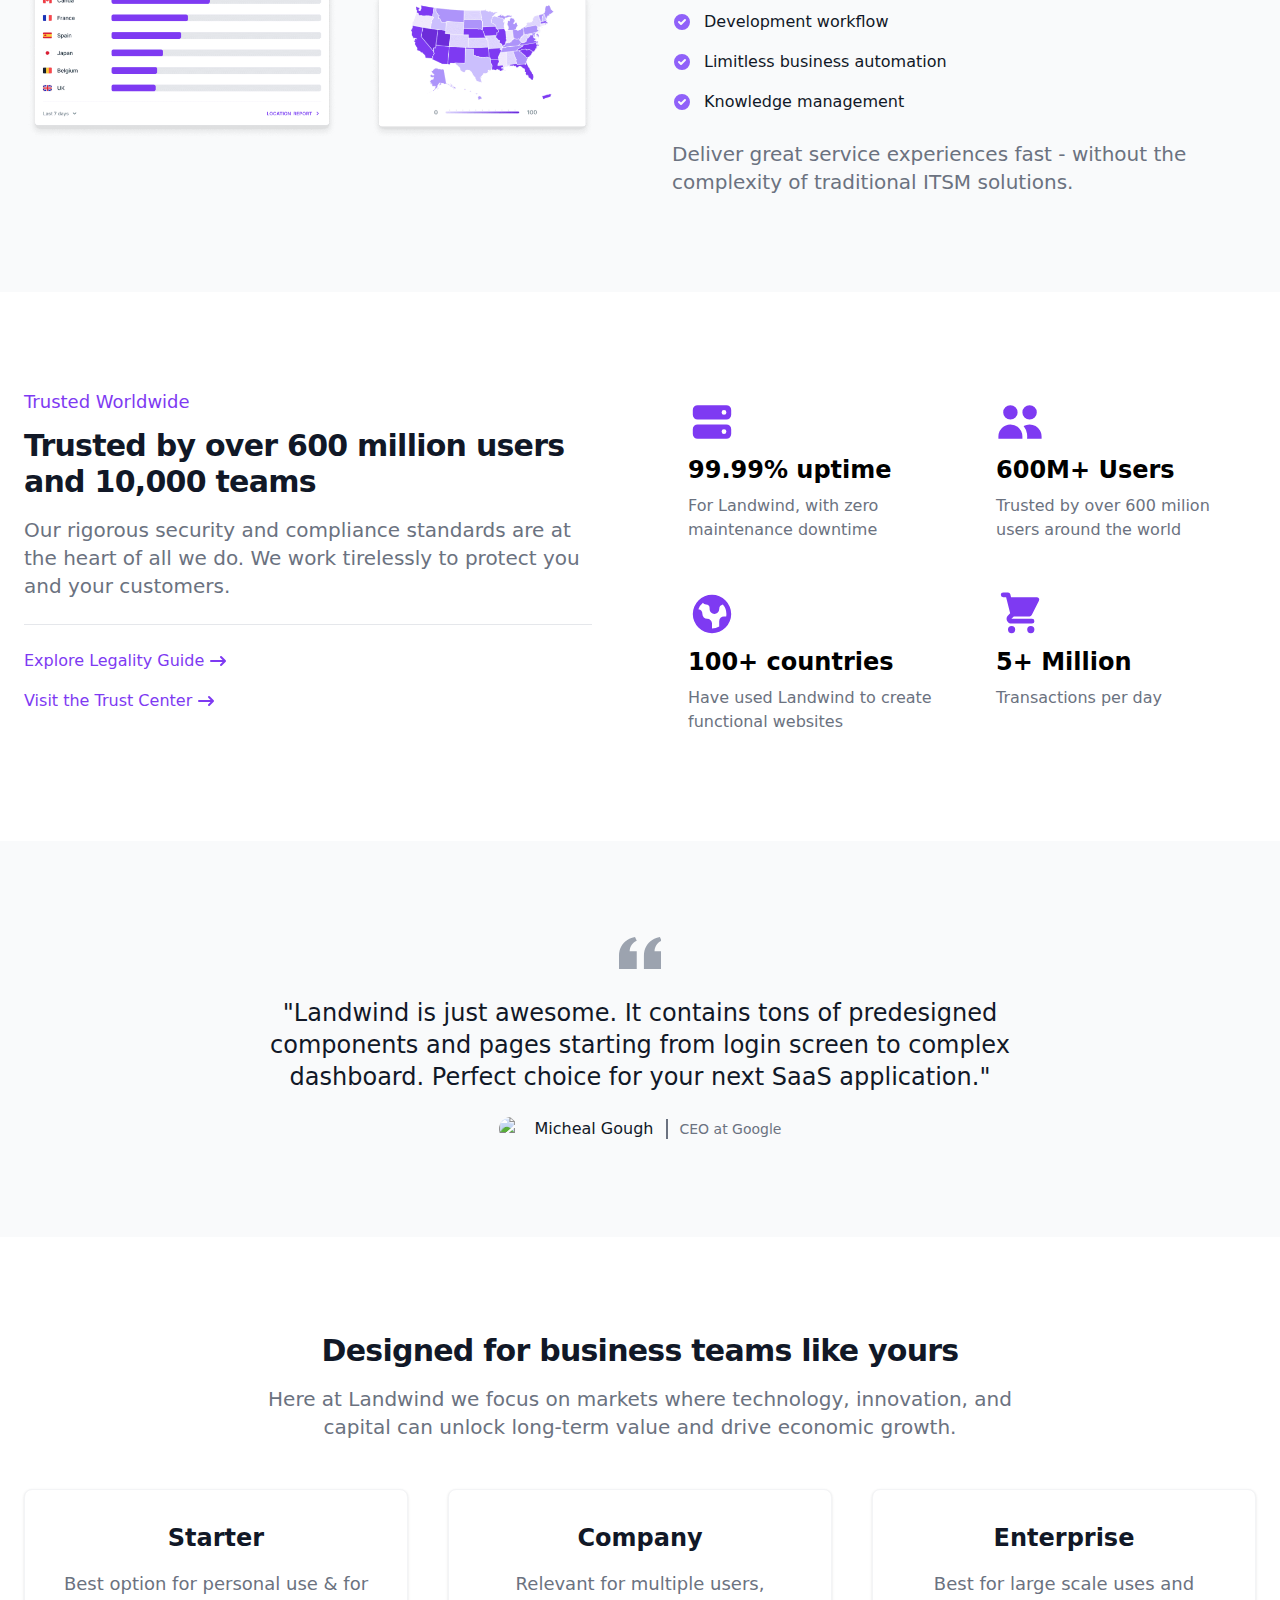
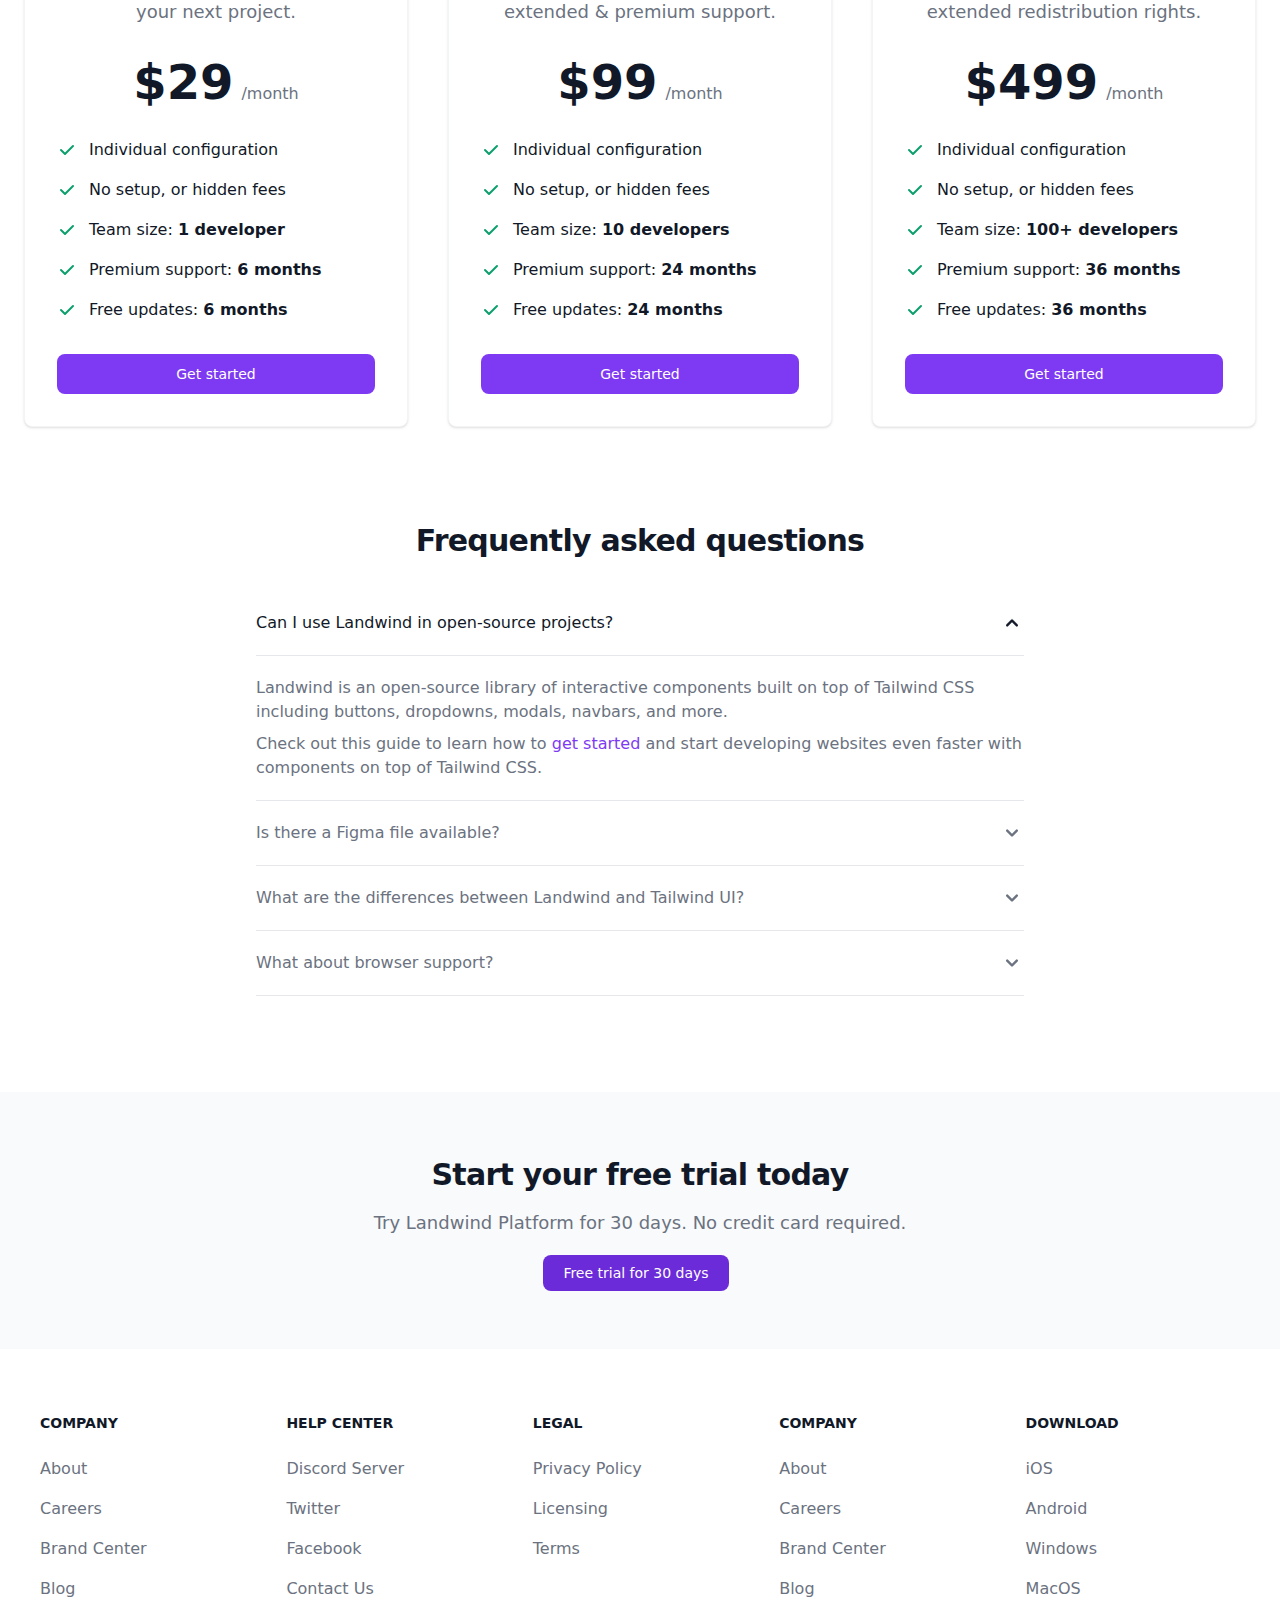
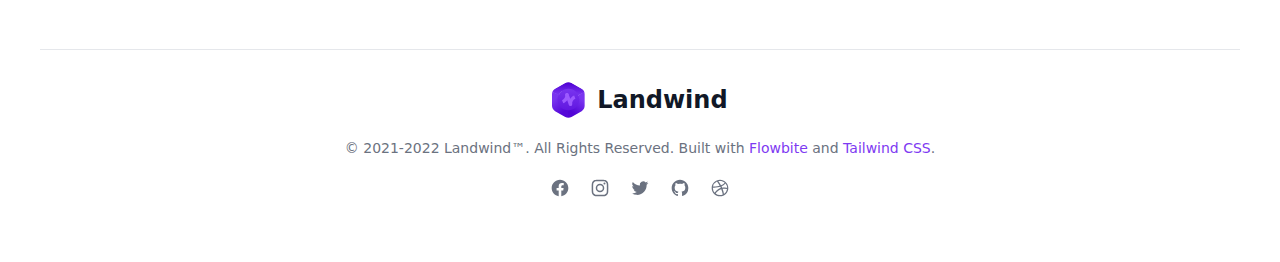
==== commit 9ecdb9ff: "change the html code" ====
--- a/landwind-1.0.0/index.html
+++ b/landwind-1.0.0/index.html
@@ -13,6 +13,8 @@
     <meta name="robots" content="index, follow">
     <meta http-equiv="Content-Type" content="text/html; charset=utf-8">
     <meta name="language" content="English">
+
+
     <meta name="author" content="Themesberg">
 
     <!-- Social media share -->
@@ -563,7 +565,7 @@
                 </div>
                 <div>
                     <h3 class="mb-6 text-sm font-semibold text-gray-900 uppercase dark:text-white">Company</h3>
-                    <ul class="text-gray-800 dark:text-gray-400">
+                    <ul class="text-gray-500 dark:text-gray-400">
                         <li class="mb-4">
                             <a href="#" class=" hover:underline">About</a>
                         </li>
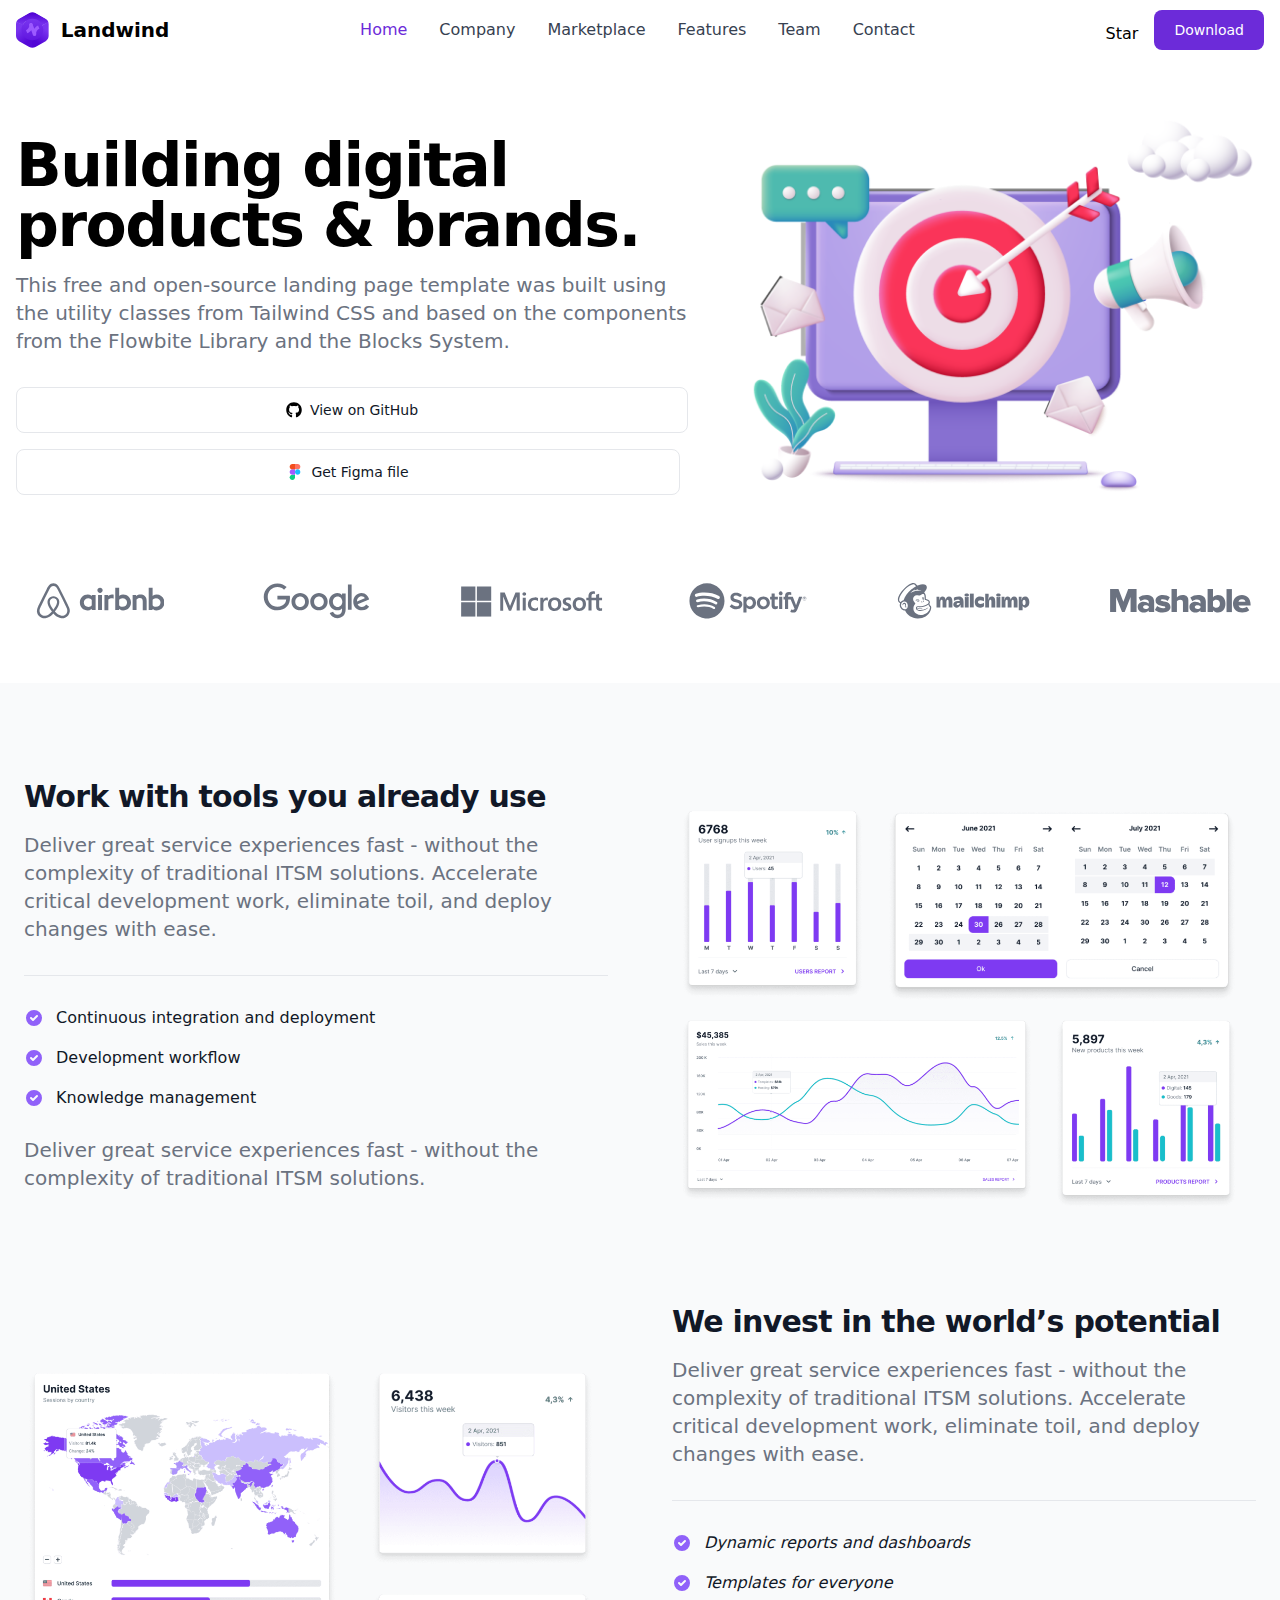
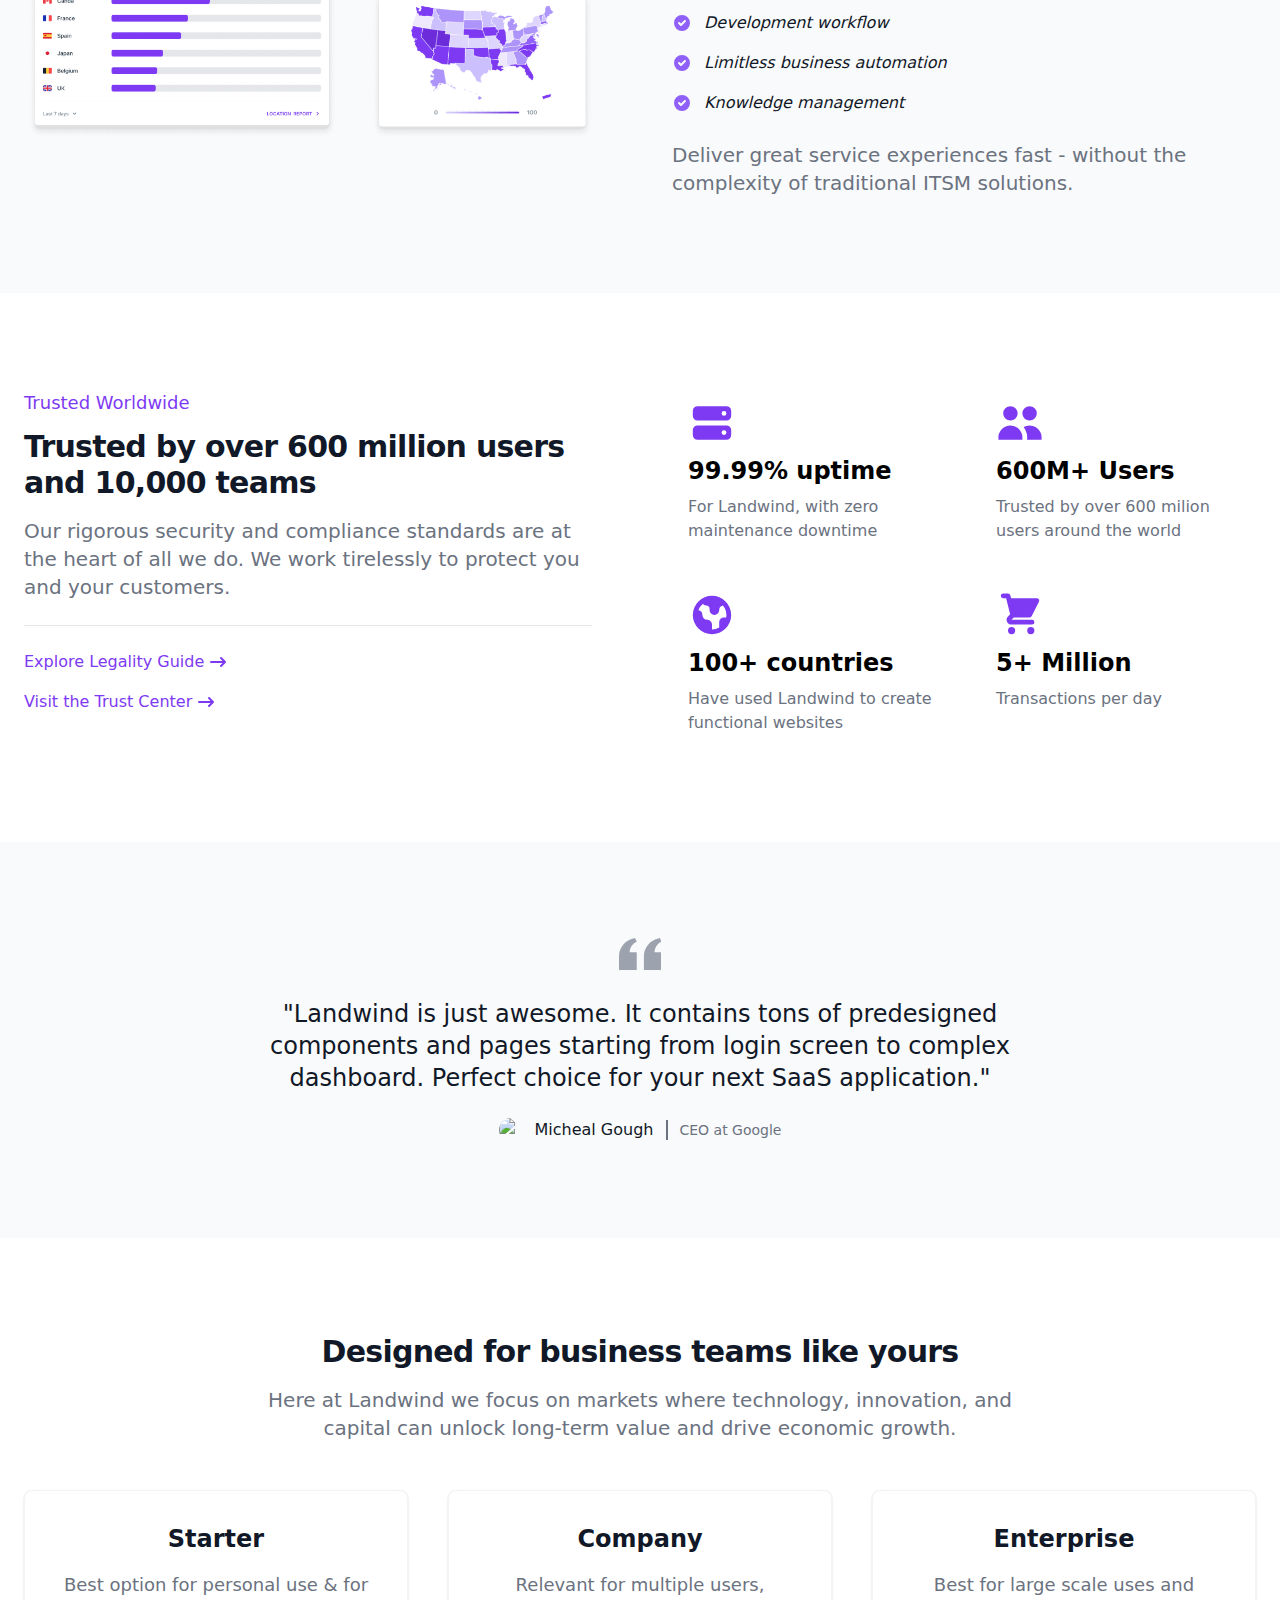
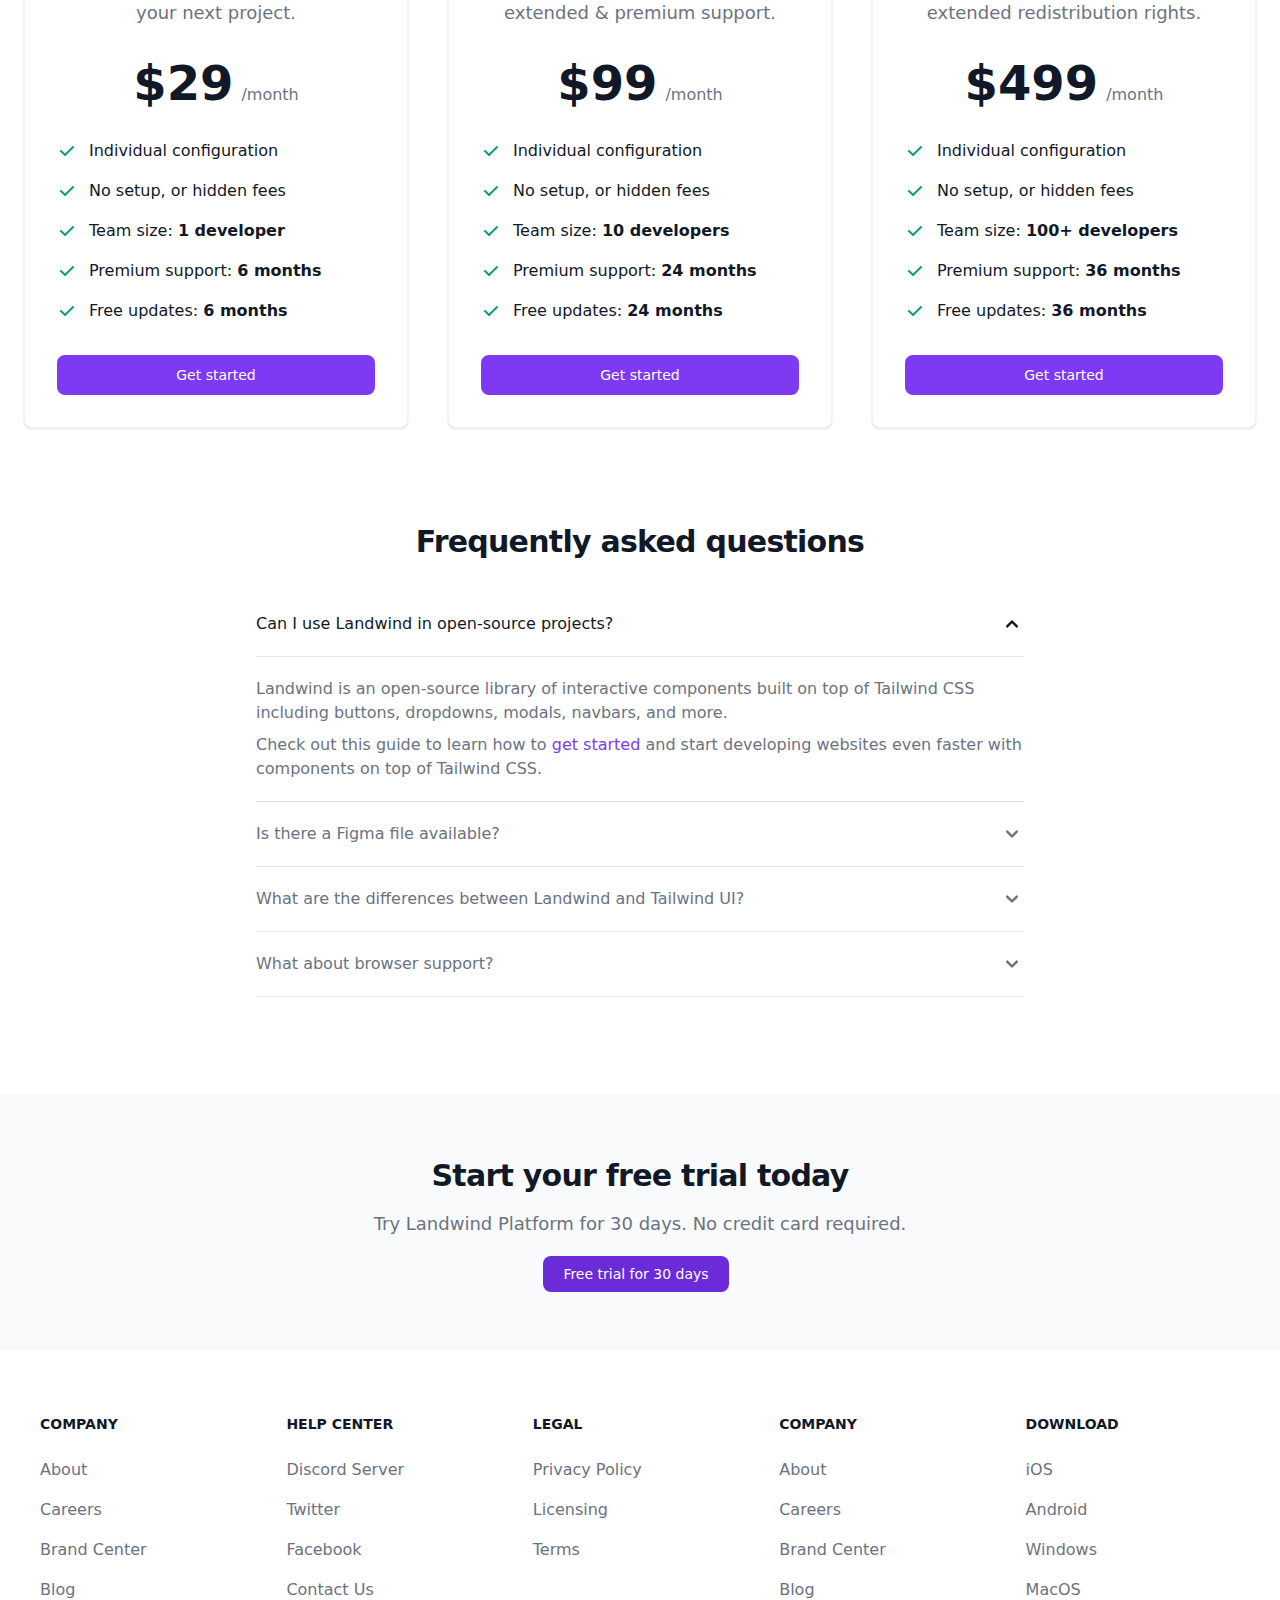
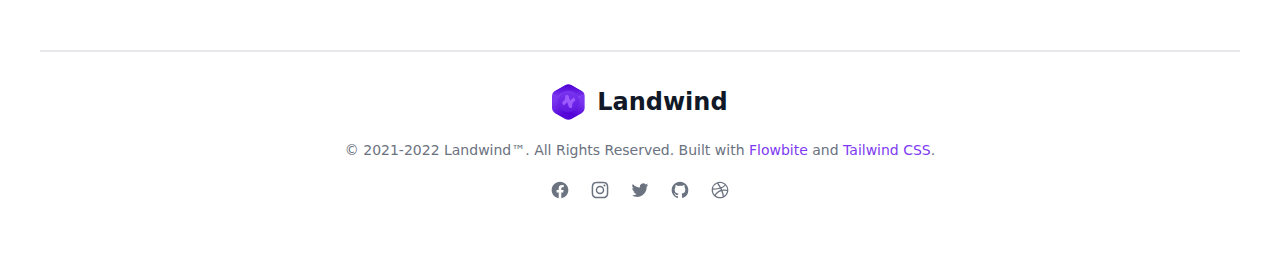
==== commit eed280fc: "modified index file one more time" ====
--- a/landwind-1.0.0/index.html
+++ b/landwind-1.0.0/index.html
@@ -13,8 +13,6 @@
     <meta name="robots" content="index, follow">
     <meta http-equiv="Content-Type" content="text/html; charset=utf-8">
     <meta name="language" content="English">
-
-
     <meta name="author" content="Themesberg">
 
     <!-- Social media share -->
@@ -44,14 +42,14 @@
             <div class="flex flex-wrap items-center justify-between max-w-screen-xl px-4 mx-auto">
                 <a href="#" class="flex items-center">
                     <img src="./images/logo.svg" class="h-6 mr-3 sm:h-9" alt="Landwind Logo" />
-                    <span class="self-center text-xl font-semibold whitespace-nowrap dark:text-white">Landwind</span>
+                    <span class="self-center text-xl font-semibold whitespace-nowrap dark:text-white" >Landwind</span>
                 </a>
                 <div class="flex items-center lg:order-2">
                     <div class="hidden mt-2 mr-4 sm:inline-block">
                         <a class="github-button" href="https://github.com/themesberg/landwind" data-size="large" data-icon="octicon-star" data-show-count="true" aria-label="Star themesberg/landwind on GitHub">Star</a>
                     </div>
                     <!-- <a href="#" class="text-gray-800 dark:text-white hover:bg-gray-50 focus:ring-4 focus:ring-gray-300 font-medium rounded-lg text-sm px-4 lg:px-5 py-2 lg:py-2.5 sm:mr-2 dark:hover:bg-gray-700 focus:outline-none dark:focus:ring-gray-800">Log in</a> -->
-                    <a href="https://themesberg.com/product/tailwind-css/landing-page" class="text-white bg-purple-700 hover:bg-purple-800 focus:ring-4 focus:ring-purple-300 font-medium rounded-lg text-sm px-4 lg:px-5 py-2 lg:py-2.5 sm:mr-2 lg:mr-0 dark:bg-purple-600 dark:hover:bg-purple-700 focus:outline-none dark:focus:ring-purple-800">Download</a>
+                    <a href="https://themesberg.com/product/tailwind-css/landing-page" class="text-white bg-purple-700 hover:bg-blue-800 focus:ring-4 focus:ring-purple-300 font-medium rounded-lg text-sm px-4 lg:px-5 py-2 lg:py-2.5 sm:mr-2 lg:mr-0 dark:bg-purple-600 dark:hover:bg-red-700 focus:outline-none dark:focus:ring-purple-800">Download</a>
                     <button data-collapse-toggle="mobile-menu-2" type="button" class="inline-flex items-center p-2 ml-1 text-sm text-gray-500 rounded-lg lg:hidden hover:bg-gray-100 focus:outline-none focus:ring-2 focus:ring-gray-200 dark:text-gray-400 dark:hover:bg-gray-700 dark:focus:ring-gray-600" aria-controls="mobile-menu-2" aria-expanded="false">
                         <span class="sr-only">Open main menu</span>
                         <svg class="w-6 h-6" fill="currentColor" viewBox="0 0 20 20" xmlns="http://www.w3.org/2000/svg"><path fill-rule="evenodd" d="M3 5a1 1 0 011-1h12a1 1 0 110 2H4a1 1 0 01-1-1zM3 10a1 1 0 011-1h12a1 1 0 110 2H4a1 1 0 01-1-1zM3 15a1 1 0 011-1h12a1 1 0 110 2H4a1 1 0 01-1-1z" clip-rule="evenodd"></path></svg>
@@ -90,11 +88,11 @@
             <div class="mr-auto place-self-center lg:col-span-7">
                 <h1 class="max-w-2xl mb-4 text-4xl font-extrabold leading-none tracking-tight md:text-5xl xl:text-6xl dark:text-white">Building digital <br>products & brands.</h1>
                 <p class="max-w-2xl mb-6 font-light text-gray-500 lg:mb-8 md:text-lg lg:text-xl dark:text-gray-400">This free and open-source landing page template was built using the utility classes from <a href="https://tailwindcss.com" class="hover:underline">Tailwind CSS</a> and based on the components from the <a href="https://flowbite.com/docs/getting-started/introduction/" class="hover:underline">Flowbite Library</a> and the <a href="https://flowbite.com/blocks/" class="hover:underline">Blocks System</a>.</p>
-                <div class="space-y-4 sm:flex sm:space-y-0 sm:space-x-4">
-                    <a href="https://github.com/themesberg/landwind" class="inline-flex items-center justify-center w-full px-5 py-3 text-sm font-medium text-center text-gray-900 border border-gray-200 rounded-lg sm:w-auto hover:bg-gray-100 focus:ring-4 focus:ring-gray-100 dark:text-white dark:border-gray-700 dark:hover:bg-gray-700 dark:focus:ring-gray-800">
+                <div class="space-y-4 sm:flex sm:space-y-10 sm:space-x-1 flex-col">
+                    <a href="https://github.com/themesberg/landwind" class="inline-flex items-center justify-center w-full px-3 py-3 text-sm font-medium text-center text-gray-900 border border-gray-200 rounded-lg sm:w-auto hover:bg-gray-100 hover:text-blue-700 :ring-4 focus:ring-gray-100 dark:text-white dark:border-gray-700 dark:hover:bg-gray-700 dark:focus:ring-gray-800">
                         <svg class="w-4 h-4 mr-2 text-gray-500 dark:text-gray-400" xmlns="http://www.w3.org/2000/svg" viewBox="0 0 496 512"><!-- Font Awesome Pro 5.15.4 by @fontawesome - https://fontawesome.com License - https://fontawesome.com/license (Commercial License) --><path d="M165.9 397.4c0 2-2.3 3.6-5.2 3.6-3.3.3-5.6-1.3-5.6-3.6 0-2 2.3-3.6 5.2-3.6 3-.3 5.6 1.3 5.6 3.6zm-31.1-4.5c-.7 2 1.3 4.3 4.3 4.9 2.6 1 5.6 0 6.2-2s-1.3-4.3-4.3-5.2c-2.6-.7-5.5.3-6.2 2.3zm44.2-1.7c-2.9.7-4.9 2.6-4.6 4.9.3 2 2.9 3.3 5.9 2.6 2.9-.7 4.9-2.6 4.6-4.6-.3-1.9-3-3.2-5.9-2.9zM244.8 8C106.1 8 0 113.3 0 252c0 110.9 69.8 205.8 169.5 239.2 12.8 2.3 17.3-5.6 17.3-12.1 0-6.2-.3-40.4-.3-61.4 0 0-70 15-84.7-29.8 0 0-11.4-29.1-27.8-36.6 0 0-22.9-15.7 1.6-15.4 0 0 24.9 2 38.6 25.8 21.9 38.6 58.6 27.5 72.9 20.9 2.3-16 8.8-27.1 16-33.7-55.9-6.2-112.3-14.3-112.3-110.5 0-27.5 7.6-41.3 23.6-58.9-2.6-6.5-11.1-33.3 2.6-67.9 20.9-6.5 69 27 69 27 20-5.6 41.5-8.5 62.8-8.5s42.8 2.9 62.8 8.5c0 0 48.1-33.6 69-27 13.7 34.7 5.2 61.4 2.6 67.9 16 17.7 25.8 31.5 25.8 58.9 0 96.5-58.9 104.2-114.8 110.5 9.2 7.9 17 22.9 17 46.4 0 33.7-.3 75.4-.3 83.6 0 6.5 4.6 14.4 17.3 12.1C428.2 457.8 496 362.9 496 252 496 113.3 383.5 8 244.8 8zM97.2 352.9c-1.3 1-1 3.3.7 5.2 1.6 1.6 3.9 2.3 5.2 1 1.3-1 1-3.3-.7-5.2-1.6-1.6-3.9-2.3-5.2-1zm-10.8-8.1c-.7 1.3.3 2.9 2.3 3.9 1.6 1 3.6.7 4.3-.7.7-1.3-.3-2.9-2.3-3.9-2-.6-3.6-.3-4.3.7zm32.4 35.6c-1.6 1.3-1 4.3 1.3 6.2 2.3 2.3 5.2 2.6 6.5 1 1.3-1.3.7-4.3-1.3-6.2-2.2-2.3-5.2-2.6-6.5-1zm-11.4-14.7c-1.6 1-1.6 3.6 0 5.9 1.6 2.3 4.3 3.3 5.6 2.3 1.6-1.3 1.6-3.9 0-6.2-1.4-2.3-4-3.3-5.6-2z"/></svg> View on GitHub
                     </a> 
-                    <a href="https://www.figma.com/community/file/1125744163617429490" class="inline-flex items-center justify-center w-full px-5 py-3 mb-2 mr-2 text-sm font-medium text-gray-900 bg-white border border-gray-200 rounded-lg sm:w-auto focus:outline-none hover:bg-gray-100 hover:text-blue-700 focus:z-10 focus:ring-4 focus:ring-gray-200 dark:focus:ring-gray-700 dark:bg-gray-800 dark:text-gray-400 dark:border-gray-600 dark:hover:text-white dark:hover:bg-gray-700">
+                    <a href="https://www.figma.com/community/file/1125744163617429490" class="inline-flex items-center justify-center w-full px-5 py-3 mb-2 mr-2 text-sm font-medium text-gray-900 bg-white border border-gray-200 rounded-lg sm:w-auto focus:outline-none hover:bg-gray-100 hover:text-blue-700 focus:z-10 focus:ring-4 focus:ring-gray-200 dark:focus:ring-gray-700 dark:bg-gray-800 dark:text-gray-400 dark:border-gray-600 dark:hover:text-white dark:hover:bg-gray-700 box-shadow:0 0 10px rgba(0,0,0,0.1)">
                         <svg class="w-4 h-4 mr-2" id="Layer_1" xmlns="http://www.w3.org/2000/svg" viewBox="0 0 200 300" width="1667" height="2500"><style type="text/css">.st0{fill:#0acf83}.st1{fill:#a259ff}.st2{fill:#f24e1e}.st3{fill:#ff7262}.st4{fill:#1abcfe}</style><title>Figma.logo</title><desc>Created using Figma</desc><path id="path0_fill" class="st0" d="M50 300c27.6 0 50-22.4 50-50v-50H50c-27.6 0-50 22.4-50 50s22.4 50 50 50z"/><path id="path1_fill" class="st1" d="M0 150c0-27.6 22.4-50 50-50h50v100H50c-27.6 0-50-22.4-50-50z"/><path id="path1_fill_1_" class="st2" d="M0 50C0 22.4 22.4 0 50 0h50v100H50C22.4 100 0 77.6 0 50z"/><path id="path2_fill" class="st3" d="M100 0h50c27.6 0 50 22.4 50 50s-22.4 50-50 50h-50V0z"/><path id="path3_fill" class="st4" d="M200 150c0 27.6-22.4 50-50 50s-50-22.4-50-50 22.4-50 50-50 50 22.4 50 50z"/></svg> Get Figma file
                     </a>
                 </div>
@@ -209,27 +207,27 @@
                         <li class="flex space-x-3">
                             <!-- Icon -->
                             <svg class="flex-shrink-0 w-5 h-5 text-purple-500 dark:text-purple-400" fill="currentColor" viewBox="0 0 20 20" xmlns="http://www.w3.org/2000/svg"><path fill-rule="evenodd" d="M10 18a8 8 0 100-16 8 8 0 000 16zm3.707-9.293a1 1 0 00-1.414-1.414L9 10.586 7.707 9.293a1 1 0 00-1.414 1.414l2 2a1 1 0 001.414 0l4-4z" clip-rule="evenodd"></path></svg>
-                            <span class="text-base font-medium leading-tight text-gray-900 dark:text-white">Dynamic reports and dashboards</span>
-                        </li>
-                        <li class="flex space-x-3">
-                            <!-- Icon -->
-                            <svg class="flex-shrink-0 w-5 h-5 text-purple-500 dark:text-purple-400" fill="currentColor" viewBox="0 0 20 20" xmlns="http://www.w3.org/2000/svg"><path fill-rule="evenodd" d="M10 18a8 8 0 100-16 8 8 0 000 16zm3.707-9.293a1 1 0 00-1.414-1.414L9 10.586 7.707 9.293a1 1 0 00-1.414 1.414l2 2a1 1 0 001.414 0l4-4z" clip-rule="evenodd"></path></svg>
-                            <span class="text-base font-medium leading-tight text-gray-900 dark:text-white">Templates for everyone</span>
-                        </li>
-                        <li class="flex space-x-3">
-                            <!-- Icon -->
-                            <svg class="flex-shrink-0 w-5 h-5 text-purple-500 dark:text-purple-400" fill="currentColor" viewBox="0 0 20 20" xmlns="http://www.w3.org/2000/svg"><path fill-rule="evenodd" d="M10 18a8 8 0 100-16 8 8 0 000 16zm3.707-9.293a1 1 0 00-1.414-1.414L9 10.586 7.707 9.293a1 1 0 00-1.414 1.414l2 2a1 1 0 001.414 0l4-4z" clip-rule="evenodd"></path></svg>
-                            <span class="text-base font-medium leading-tight text-gray-900 dark:text-white">Development workflow</span>
-                        </li>
-                        <li class="flex space-x-3">
-                            <!-- Icon -->
-                            <svg class="flex-shrink-0 w-5 h-5 text-purple-500 dark:text-purple-400" fill="currentColor" viewBox="0 0 20 20" xmlns="http://www.w3.org/2000/svg"><path fill-rule="evenodd" d="M10 18a8 8 0 100-16 8 8 0 000 16zm3.707-9.293a1 1 0 00-1.414-1.414L9 10.586 7.707 9.293a1 1 0 00-1.414 1.414l2 2a1 1 0 001.414 0l4-4z" clip-rule="evenodd"></path></svg>
-                            <span class="text-base font-medium leading-tight text-gray-900 dark:text-white">Limitless business automation</span>
-                        </li>
-                        <li class="flex space-x-3">
-                            <!-- Icon -->
-                            <svg class="flex-shrink-0 w-5 h-5 text-purple-500 dark:text-purple-400" fill="currentColor" viewBox="0 0 20 20" xmlns="http://www.w3.org/2000/svg"><path fill-rule="evenodd" d="M10 18a8 8 0 100-16 8 8 0 000 16zm3.707-9.293a1 1 0 00-1.414-1.414L9 10.586 7.707 9.293a1 1 0 00-1.414 1.414l2 2a1 1 0 001.414 0l4-4z" clip-rule="evenodd"></path></svg>
-                            <span class="text-base font-medium leading-tight text-gray-900 dark:text-white">Knowledge management</span>
+                            <span class="text-base font-medium leading-tight text-gray-900 dark:text-white "><em>Dynamic reports and dashboards</em></span>
+                        </li>
+                        <li class="flex space-x-3">
+                            <!-- Icon -->
+                            <svg class="flex-shrink-0 w-5 h-5 text-purple-500 dark:text-purple-400" fill="currentColor" viewBox="0 0 20 20" xmlns="http://www.w3.org/2000/svg"><path fill-rule="evenodd" d="M10 18a8 8 0 100-16 8 8 0 000 16zm3.707-9.293a1 1 0 00-1.414-1.414L9 10.586 7.707 9.293a1 1 0 00-1.414 1.414l2 2a1 1 0 001.414 0l4-4z" clip-rule="evenodd"></path></svg>
+                            <span class="text-base font-medium leading-tight text-gray-900 dark:text-white"><em>Templates for everyone</em></span>
+                        </li>
+                        <li class="flex space-x-3">
+                            <!-- Icon -->
+                            <svg class="flex-shrink-0 w-5 h-5 text-purple-500 dark:text-purple-400" fill="currentColor" viewBox="0 0 20 20" xmlns="http://www.w3.org/2000/svg"><path fill-rule="evenodd" d="M10 18a8 8 0 100-16 8 8 0 000 16zm3.707-9.293a1 1 0 00-1.414-1.414L9 10.586 7.707 9.293a1 1 0 00-1.414 1.414l2 2a1 1 0 001.414 0l4-4z" clip-rule="evenodd"></path></svg>
+                            <span class="text-base font-medium leading-tight text-gray-900 dark:text-white"><em>Development workflow</em></span>
+                        </li>
+                        <li class="flex space-x-3">
+                            <!-- Icon -->
+                            <svg class="flex-shrink-0 w-5 h-5 text-purple-500 dark:text-purple-400" fill="currentColor" viewBox="0 0 20 20" xmlns="http://www.w3.org/2000/svg"><path fill-rule="evenodd" d="M10 18a8 8 0 100-16 8 8 0 000 16zm3.707-9.293a1 1 0 00-1.414-1.414L9 10.586 7.707 9.293a1 1 0 00-1.414 1.414l2 2a1 1 0 001.414 0l4-4z" clip-rule="evenodd"></path></svg>
+                            <span class="text-base font-medium leading-tight text-gray-900 dark:text-white"><em>Limitless business automation</em></span>
+                        </li>
+                        <li class="flex space-x-3">
+                            <!-- Icon -->
+                            <svg class="flex-shrink-0 w-5 h-5 text-purple-500 dark:text-purple-400" fill="currentColor" viewBox="0 0 20 20" xmlns="http://www.w3.org/2000/svg"><path fill-rule="evenodd" d="M10 18a8 8 0 100-16 8 8 0 000 16zm3.707-9.293a1 1 0 00-1.414-1.414L9 10.586 7.707 9.293a1 1 0 00-1.414 1.414l2 2a1 1 0 001.414 0l4-4z" clip-rule="evenodd"></path></svg>
+                            <span class="text-base font-medium leading-tight text-gray-900 dark:text-white"><em>Knowledge management</em></span>
                         </li>
                     </ul>
                     <p class="font-light lg:text-xl">Deliver great service experiences fast - without the complexity of traditional ITSM solutions.</p>
@@ -247,13 +245,13 @@
                 <p class="font-light text-gray-500 sm:text-xl dark:text-gray-400">Our rigorous security and compliance standards are at the heart of all we do. We work tirelessly to protect you and your customers.</p>
                 <div class="pt-6 mt-6 space-y-4 border-t border-gray-200 dark:border-gray-700">
                     <div>
-                      <a href="#" class="inline-flex items-center text-base font-medium text-purple-600 hover:text-purple-800 dark:text-purple-500 dark:hover:text-purple-700">
+                      <a href="#" class="inline-flex items-center text-base font-medium text-purple-600 hover:text-purple-800 dark:text-purple-500 dark:hover:text-purple-700 hover:underline ">
                         Explore Legality Guide
                         <svg class="w-5 h-5 ml-1" fill="currentColor" viewBox="0 0 20 20" xmlns="http://www.w3.org/2000/svg"><path fill-rule="evenodd" d="M12.293 5.293a1 1 0 011.414 0l4 4a1 1 0 010 1.414l-4 4a1 1 0 01-1.414-1.414L14.586 11H3a1 1 0 110-2h11.586l-2.293-2.293a1 1 0 010-1.414z" clip-rule="evenodd"></path></svg>
                       </a>
                     </div>
                     <div>
-                      <a href="#" class="inline-flex items-center text-base font-medium text-purple-600 hover:text-purple-800 dark:text-purple-500 dark:hover:text-purple-700">
+                      <a href="#" class="inline-flex items-center text-base font-medium text-purple-600 hover:text-purple-800 dark:text-purple-500 dark:hover:text-purple-700 hover:underline">
                           Visit the Trust Center
                           <svg class="w-5 h-5 ml-1" fill="currentColor" viewBox="0 0 20 20" xmlns="http://www.w3.org/2000/svg"><path fill-rule="evenodd" d="M12.293 5.293a1 1 0 011.414 0l4 4a1 1 0 010 1.414l-4 4a1 1 0 01-1.414-1.414L14.586 11H3a1 1 0 110-2h11.586l-2.293-2.293a1 1 0 010-1.414z" clip-rule="evenodd"></path></svg>
                       </a>
@@ -315,7 +313,7 @@
             </div>
             <div class="space-y-8 lg:grid lg:grid-cols-3 sm:gap-6 xl:gap-10 lg:space-y-0">
                 <!-- Pricing Card -->
-                <div class="flex flex-col max-w-lg p-6 mx-auto text-center text-gray-900 bg-white border border-gray-100 rounded-lg shadow dark:border-gray-600 xl:p-8 dark:bg-gray-800 dark:text-white">
+                <div class="flex flex-col max-w-lg p-6 mx-auto text-center text-gray-900 bg-white border border-gray-100 rounded-lg shadow dark:border-blue-800 xl:p-8 dark:bg-gray-800 dark:text-white">
                     <h3 class="mb-4 text-2xl font-semibold">Starter</h3>
                     <p class="font-light text-gray-500 sm:text-lg dark:text-gray-400">Best option for personal use & for your next project.</p>
                     <div class="flex items-baseline justify-center my-8">
@@ -350,7 +348,7 @@
                             <span>Free updates: <span class="font-semibold">6 months</span></span>
                         </li>
                     </ul>
-                    <a href="#" class="text-white bg-purple-600 hover:bg-purple-700 focus:ring-4 focus:ring-purple-200 font-medium rounded-lg text-sm px-5 py-2.5 text-center dark:text-white  dark:focus:ring-purple-900">Get started</a>
+                    <a href="#" class="text-white bg-purple-600 hover:bg-blue-800 focus:ring-5 focus:ring-purple-200 font-medium rounded-lg text-sm px-5 py-2.5 text-center dark:text-white  dark:focus:ring-purple-900">Get started</a>
                 </div>
                 <!-- Pricing Card -->
                 <div class="flex flex-col max-w-lg p-6 mx-auto text-center text-gray-900 bg-white border border-gray-100 rounded-lg shadow dark:border-gray-600 xl:p-8 dark:bg-gray-800 dark:text-white">
@@ -388,7 +386,7 @@
                             <span>Free updates: <span class="font-semibold">24 months</span></span>
                         </li>
                     </ul>
-                    <a href="#" class="text-white bg-purple-600 hover:bg-purple-700 focus:ring-4 focus:ring-purple-200 font-medium rounded-lg text-sm px-5 py-2.5 text-center dark:text-white  dark:focus:ring-purple-900">Get started</a>
+                    <a href="#" class="text-white bg-purple-600 hover:bg-blue-800 focus:ring-5 focus:ring-purple-200 font-medium rounded-lg text-sm px-5 py-2.5 text-center dark:text-white  dark:focus:ring-purple-900">Get started</a>
                 </div>
                 <!-- Pricing Card -->
                 <div class="flex flex-col max-w-lg p-6 mx-auto text-center text-gray-900 bg-white border border-gray-100 rounded-lg shadow dark:border-gray-600 xl:p-8 dark:bg-gray-800 dark:text-white">
@@ -426,7 +424,7 @@
                             <span>Free updates: <span class="font-semibold">36 months</span></span>
                         </li>
                     </ul>
-                    <a href="#" class="text-white bg-purple-600 hover:bg-purple-700 focus:ring-4 focus:ring-purple-200 font-medium rounded-lg text-sm px-5 py-2.5 text-center dark:text-white  dark:focus:ring-purple-900">Get started</a>
+                    <a href="#" class="text-white bg-purple-600 hover:bg-blue-800 focus:ring-5 focus:ring-purple-200 font-medium rounded-lg text-sm px-5 py-2.5 text-center dark:text-white  dark:focus:ring-purple-900">Get started</a>
                 </div>
             </div>
         </div>
@@ -507,7 +505,7 @@
             <div class="max-w-screen-sm mx-auto text-center">
                 <h2 class="mb-4 text-3xl font-extrabold leading-tight tracking-tight text-gray-900 dark:text-white">Start your free trial today</h2>
                 <p class="mb-6 font-light text-gray-500 dark:text-gray-400 md:text-lg">Try Landwind Platform for 30 days. No credit card required.</p>
-                <a href="#" class="text-white bg-purple-700 hover:bg-purple-800 focus:ring-4 focus:ring-purple-300 font-medium rounded-lg text-sm px-5 py-2.5 mr-2 mb-2 dark:bg-purple-600 dark:hover:bg-purple-700 focus:outline-none dark:focus:ring-purple-800">Free trial for 30 days</a>
+                <a href="#" class="text-white bg-purple-700 hover:bg-blue-800 focus:ring-5 focus:ring-purple-300 font-medium rounded-lg text-sm px-5 py-2.5 mr-2 mb-2 dark:bg-purple-600 dark:hover:bg-purple-700 focus:outline-none dark:focus:ring-purple-800">Free trial for 30 days</a>
             </div>
         </div>
     </section>
@@ -519,7 +517,7 @@
                     <h3 class="mb-6 text-sm font-semibold text-gray-900 uppercase dark:text-white">Company</h3>
                     <ul class="text-gray-500 dark:text-gray-400">
                         <li class="mb-4">
-                            <a href="#" class=" hover:underline">About</a>
+                            <a href="#" class=" hover:underline bg-blue-800">About</a>
                         </li>
                         <li class="mb-4">
                             <a href="#" class="hover:underline">Careers</a>
--- a/landwind-1.0.0/output.css
+++ b/landwind-1.0.0/output.css
@@ -16,7 +16,7 @@
   /* 2 */
   border-style: solid;
   /* 2 */
-  border-color:#E5E7EB;
+  border-color: #E5E7EB;
   /* 2 */
 }
 
@@ -69,7 +69,7 @@
   /* 1 */
   color: inherit;
   /* 2 */
-  border-top-width: 1px;
+  border-top-width: 2px;
   /* 3 */
 }
 
@@ -2421,7 +2421,7 @@
 
 @media (min-width: 1280px) {
   .xl\:gap-0 {
-    gap: 2px;
+    gap: 0px;
   }
 
   .xl\:gap-16 {
